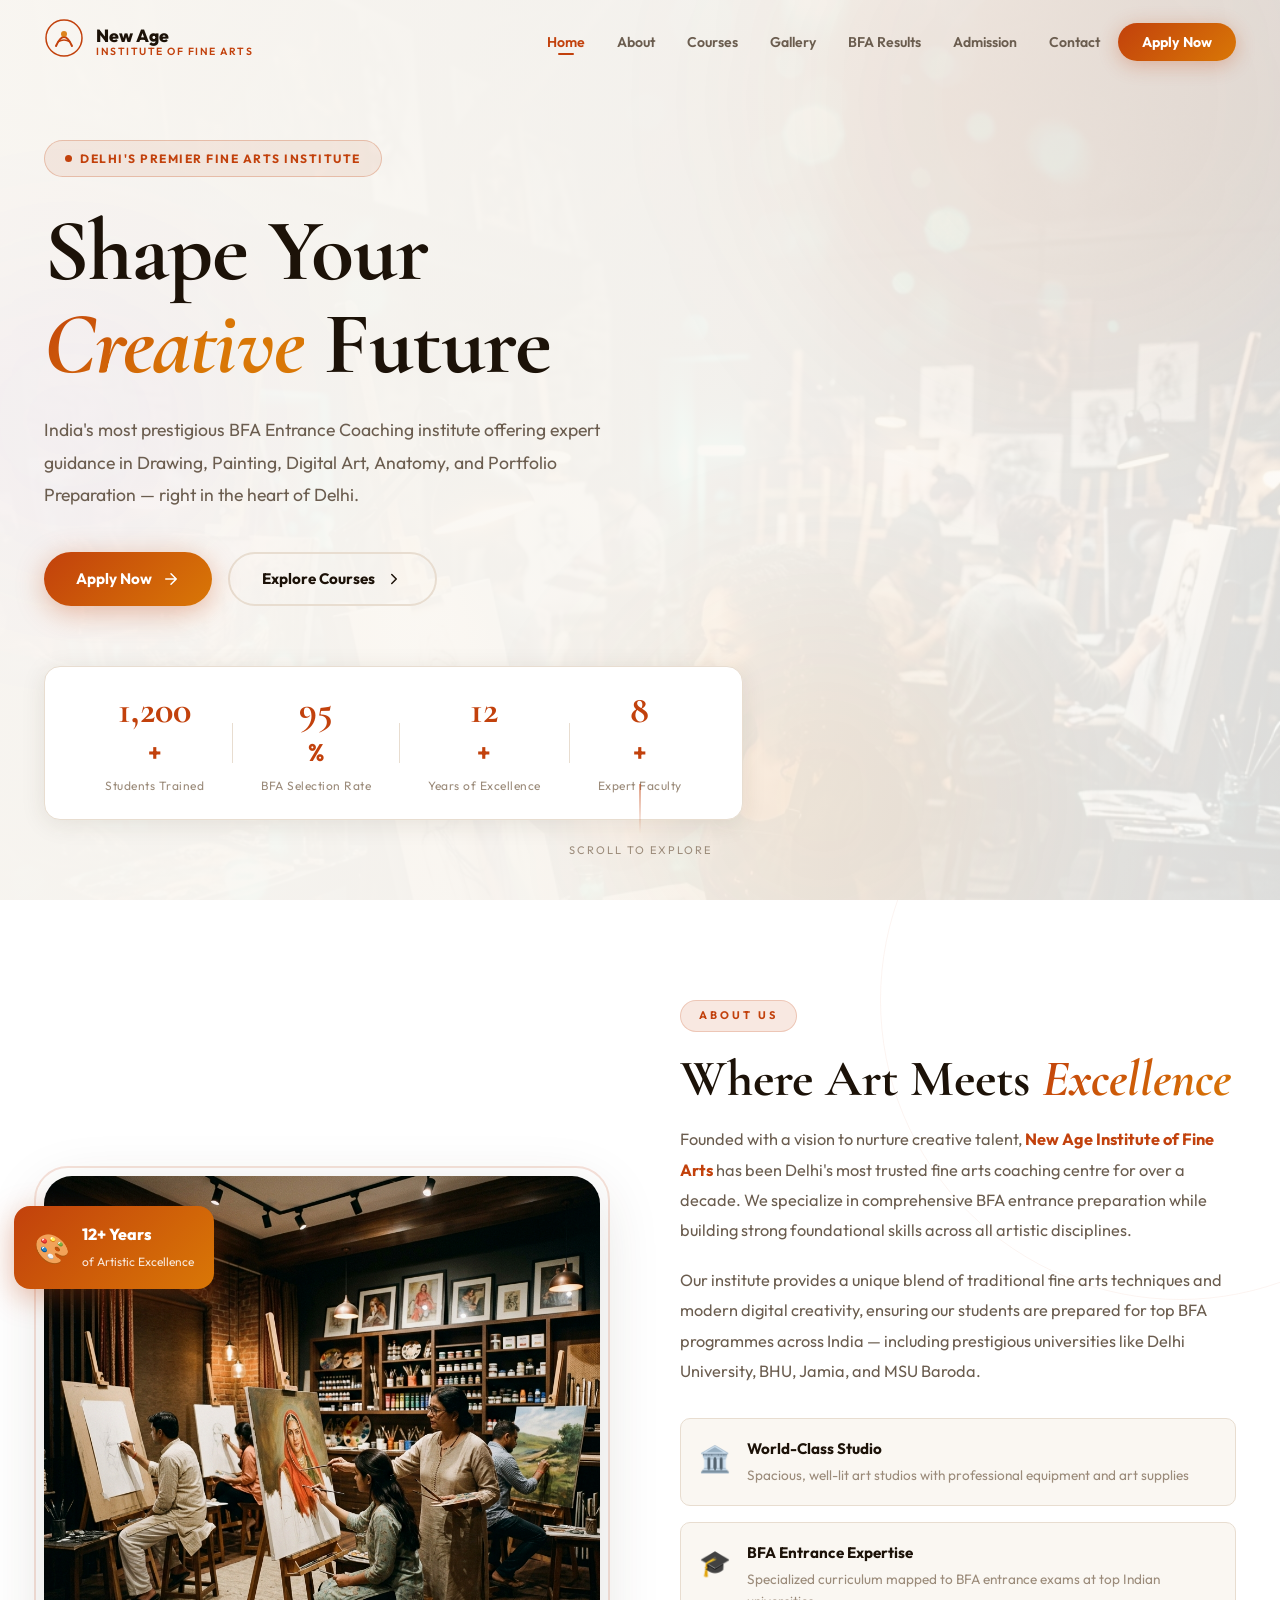
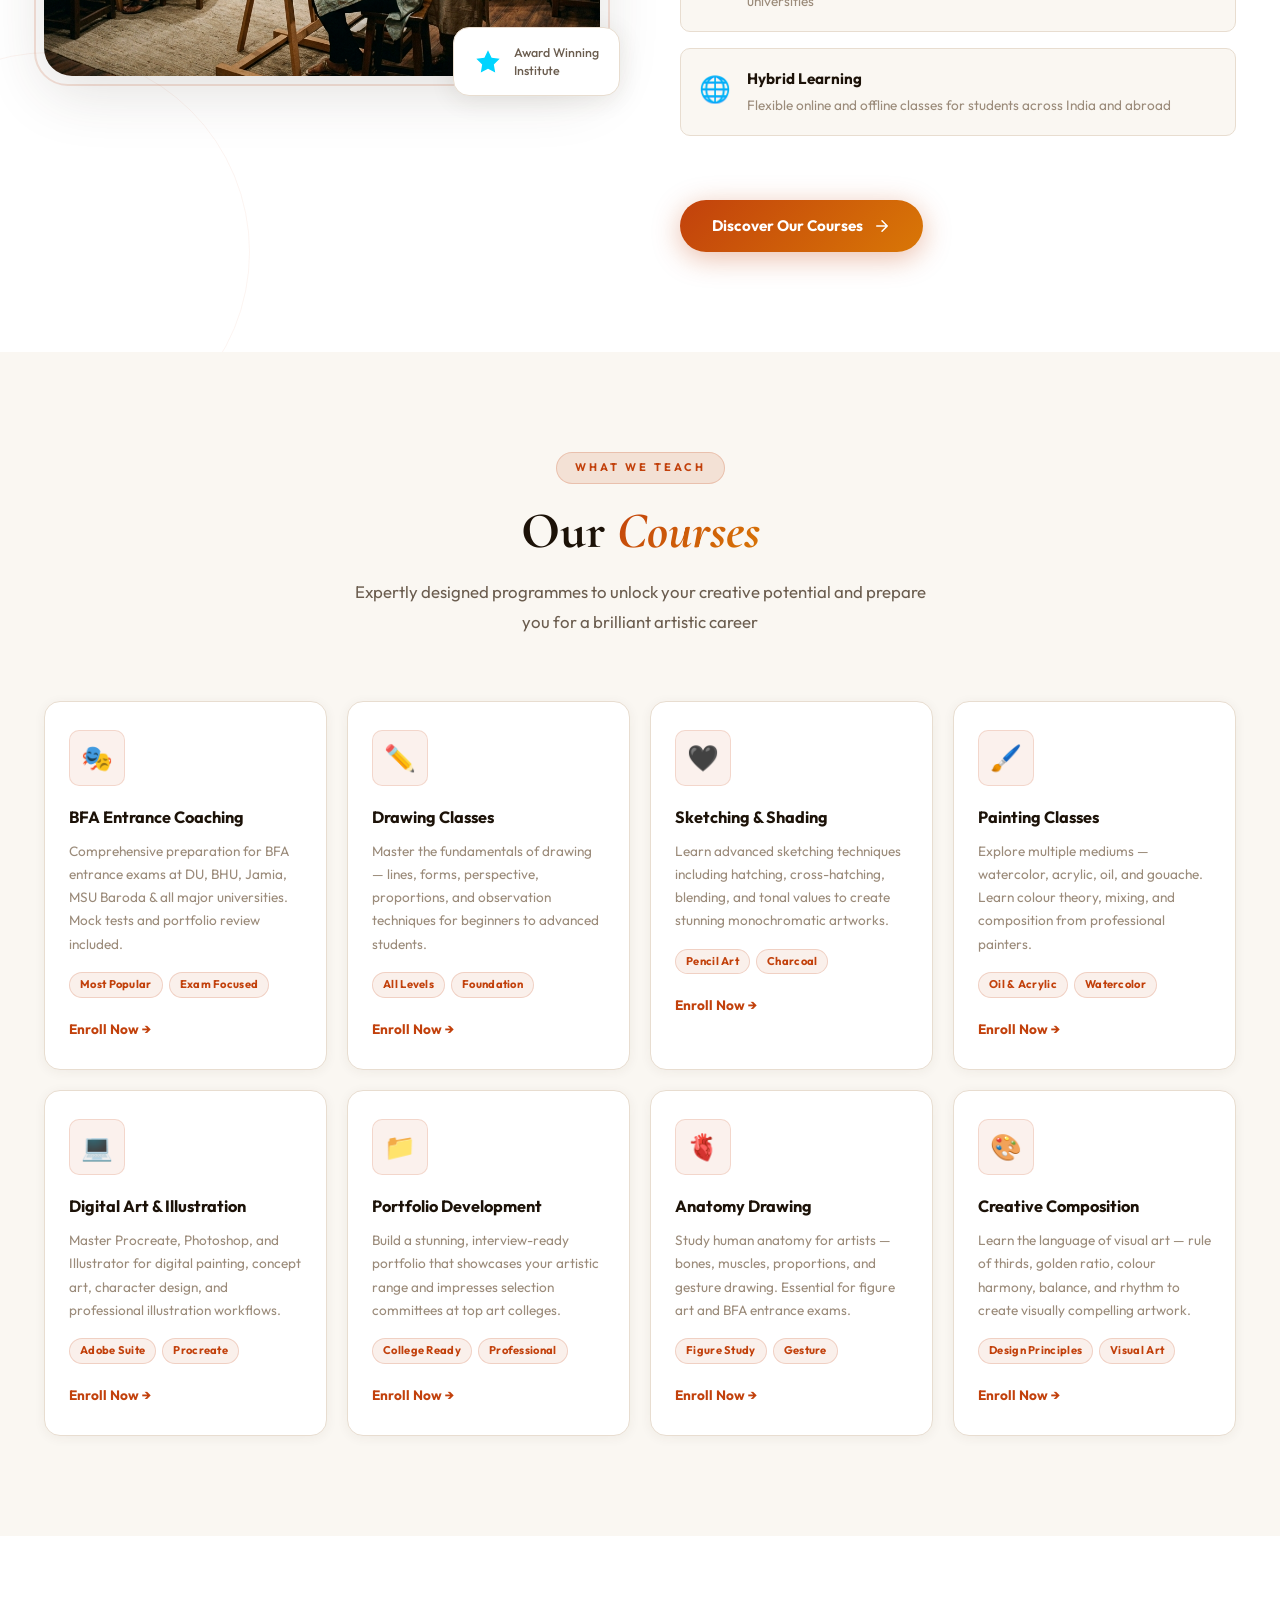
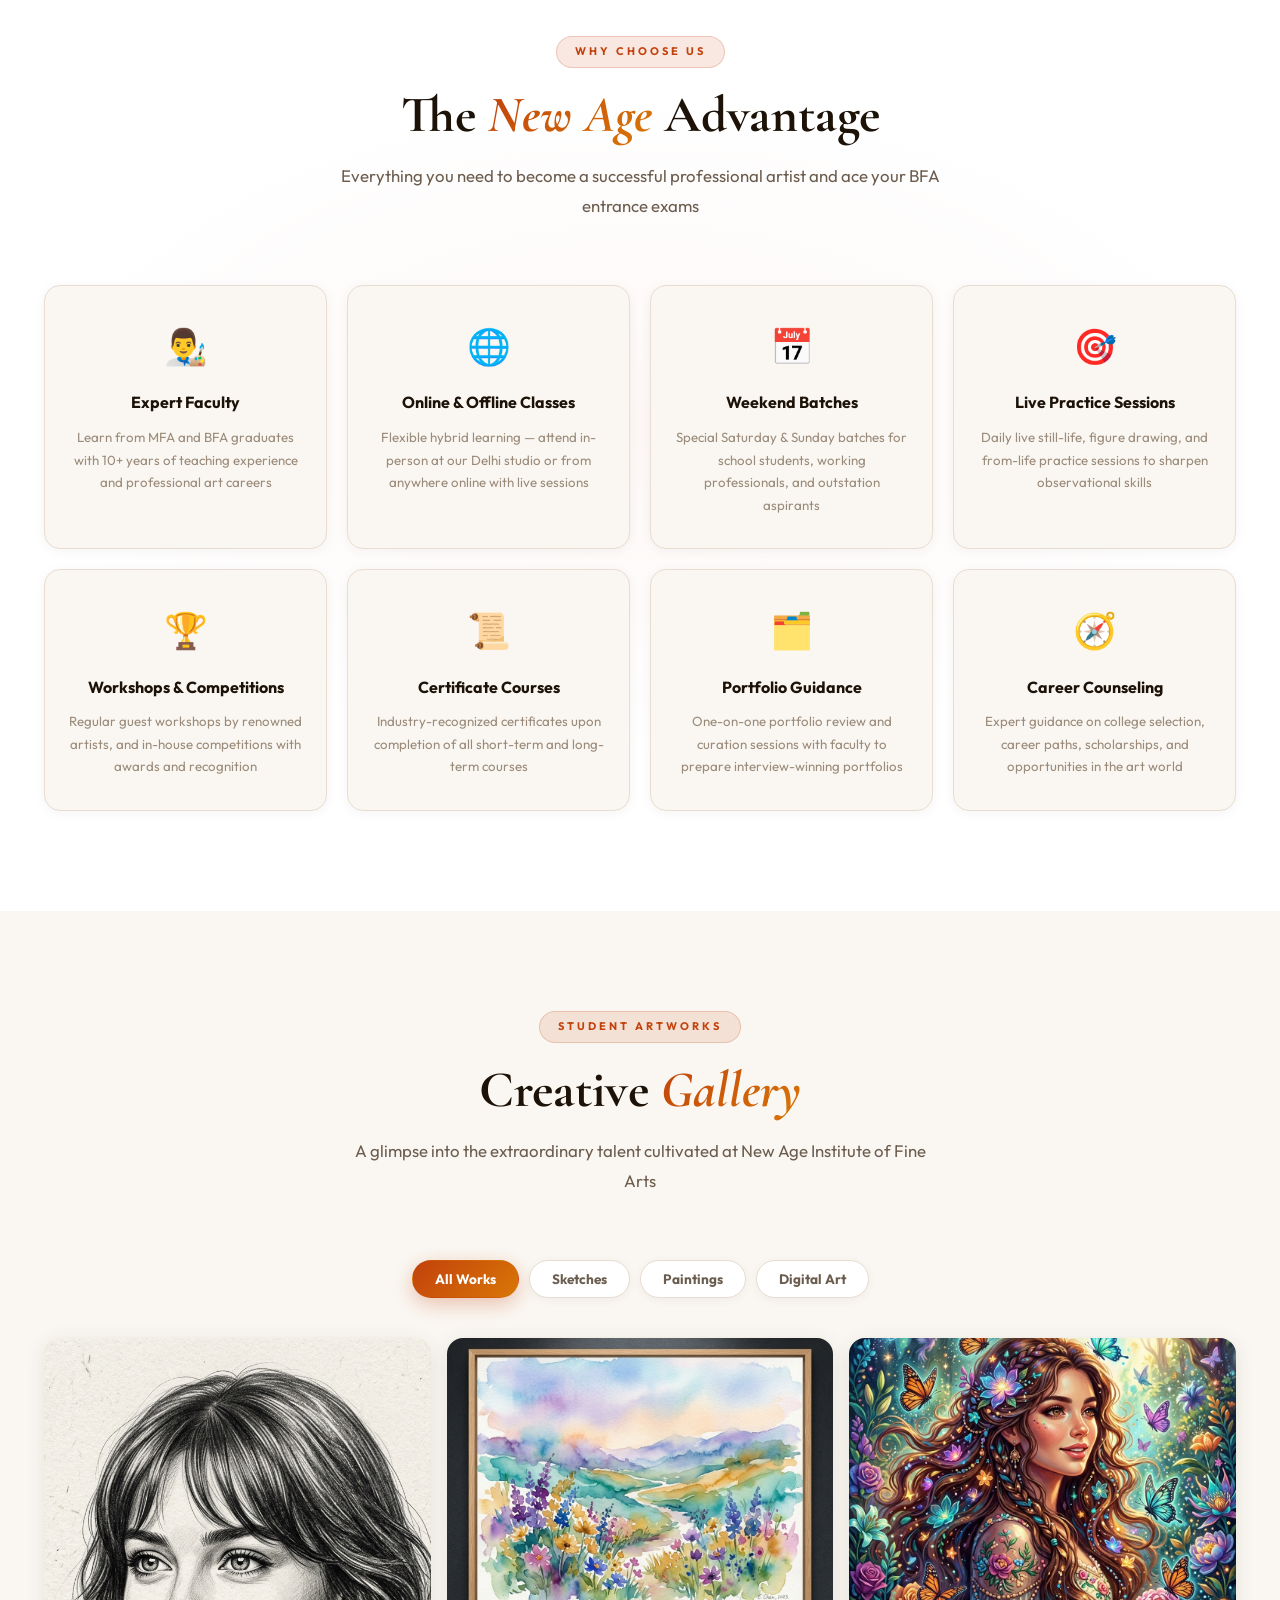
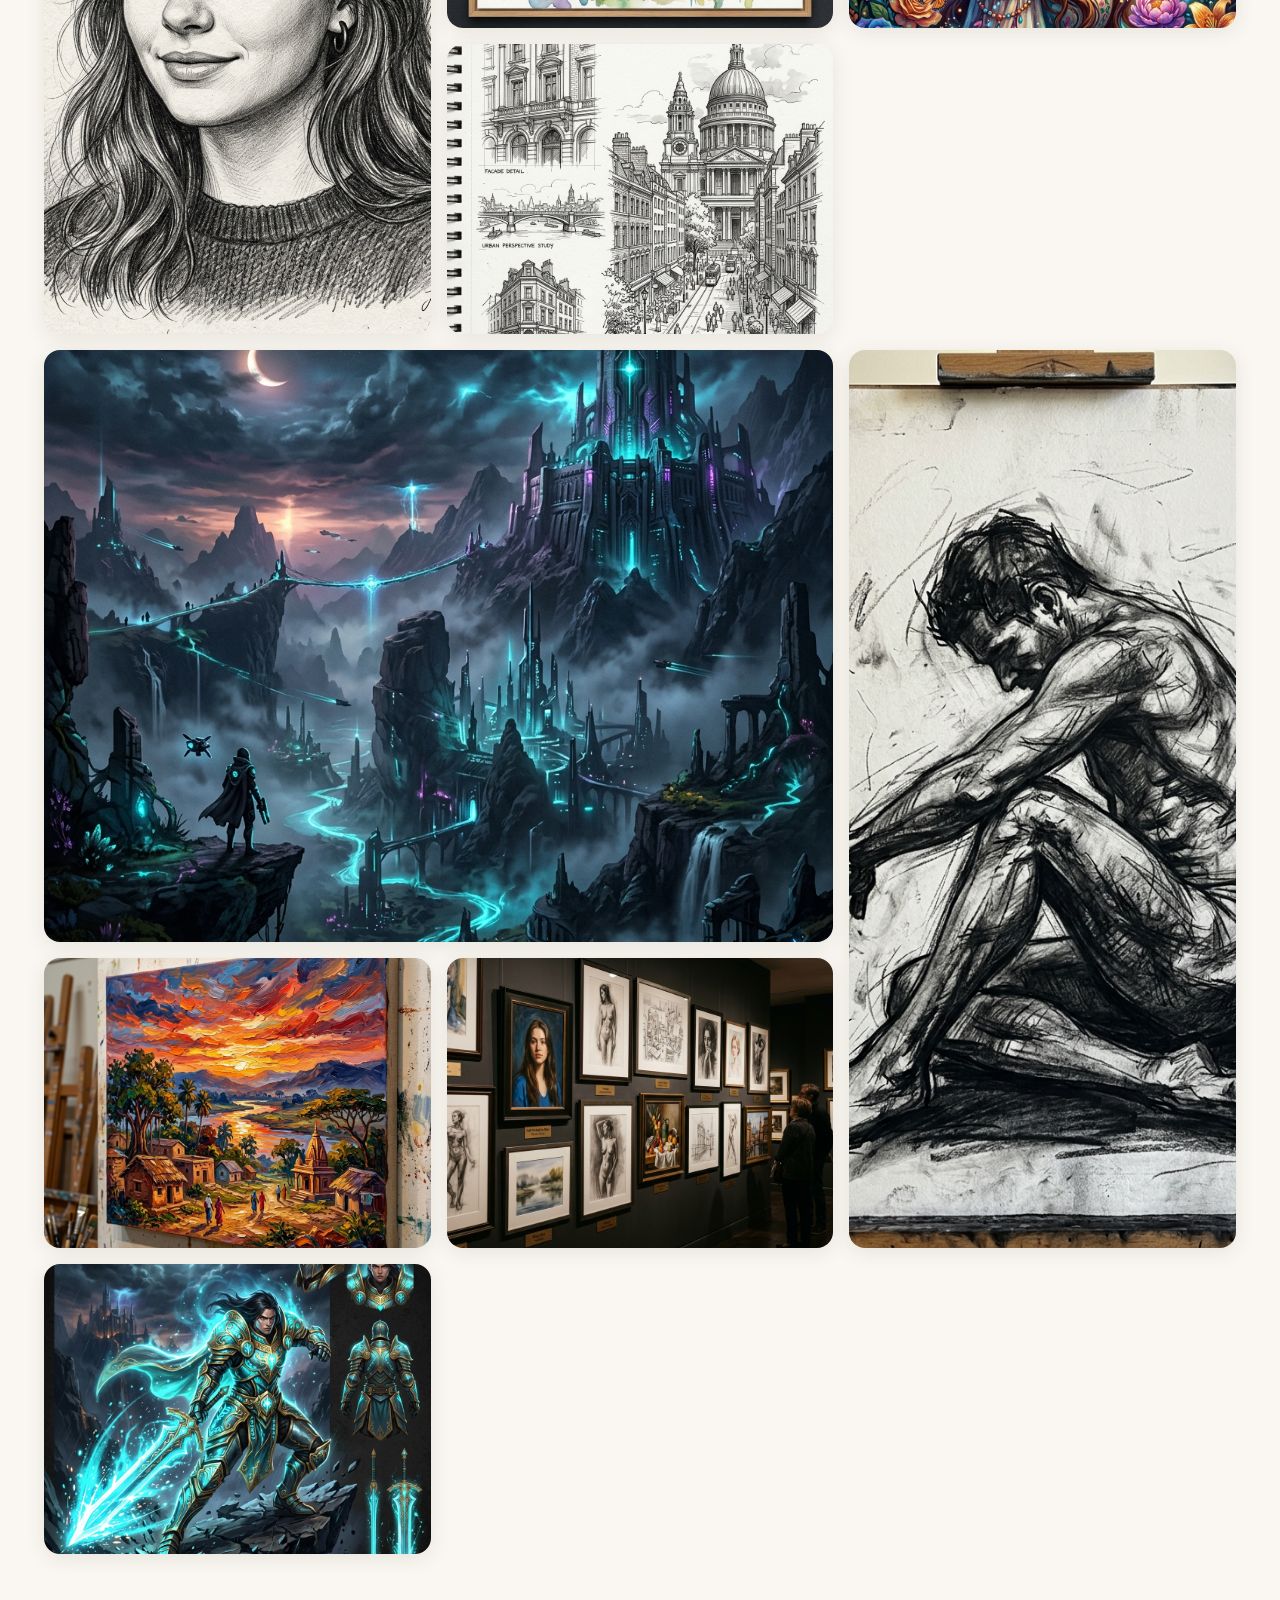
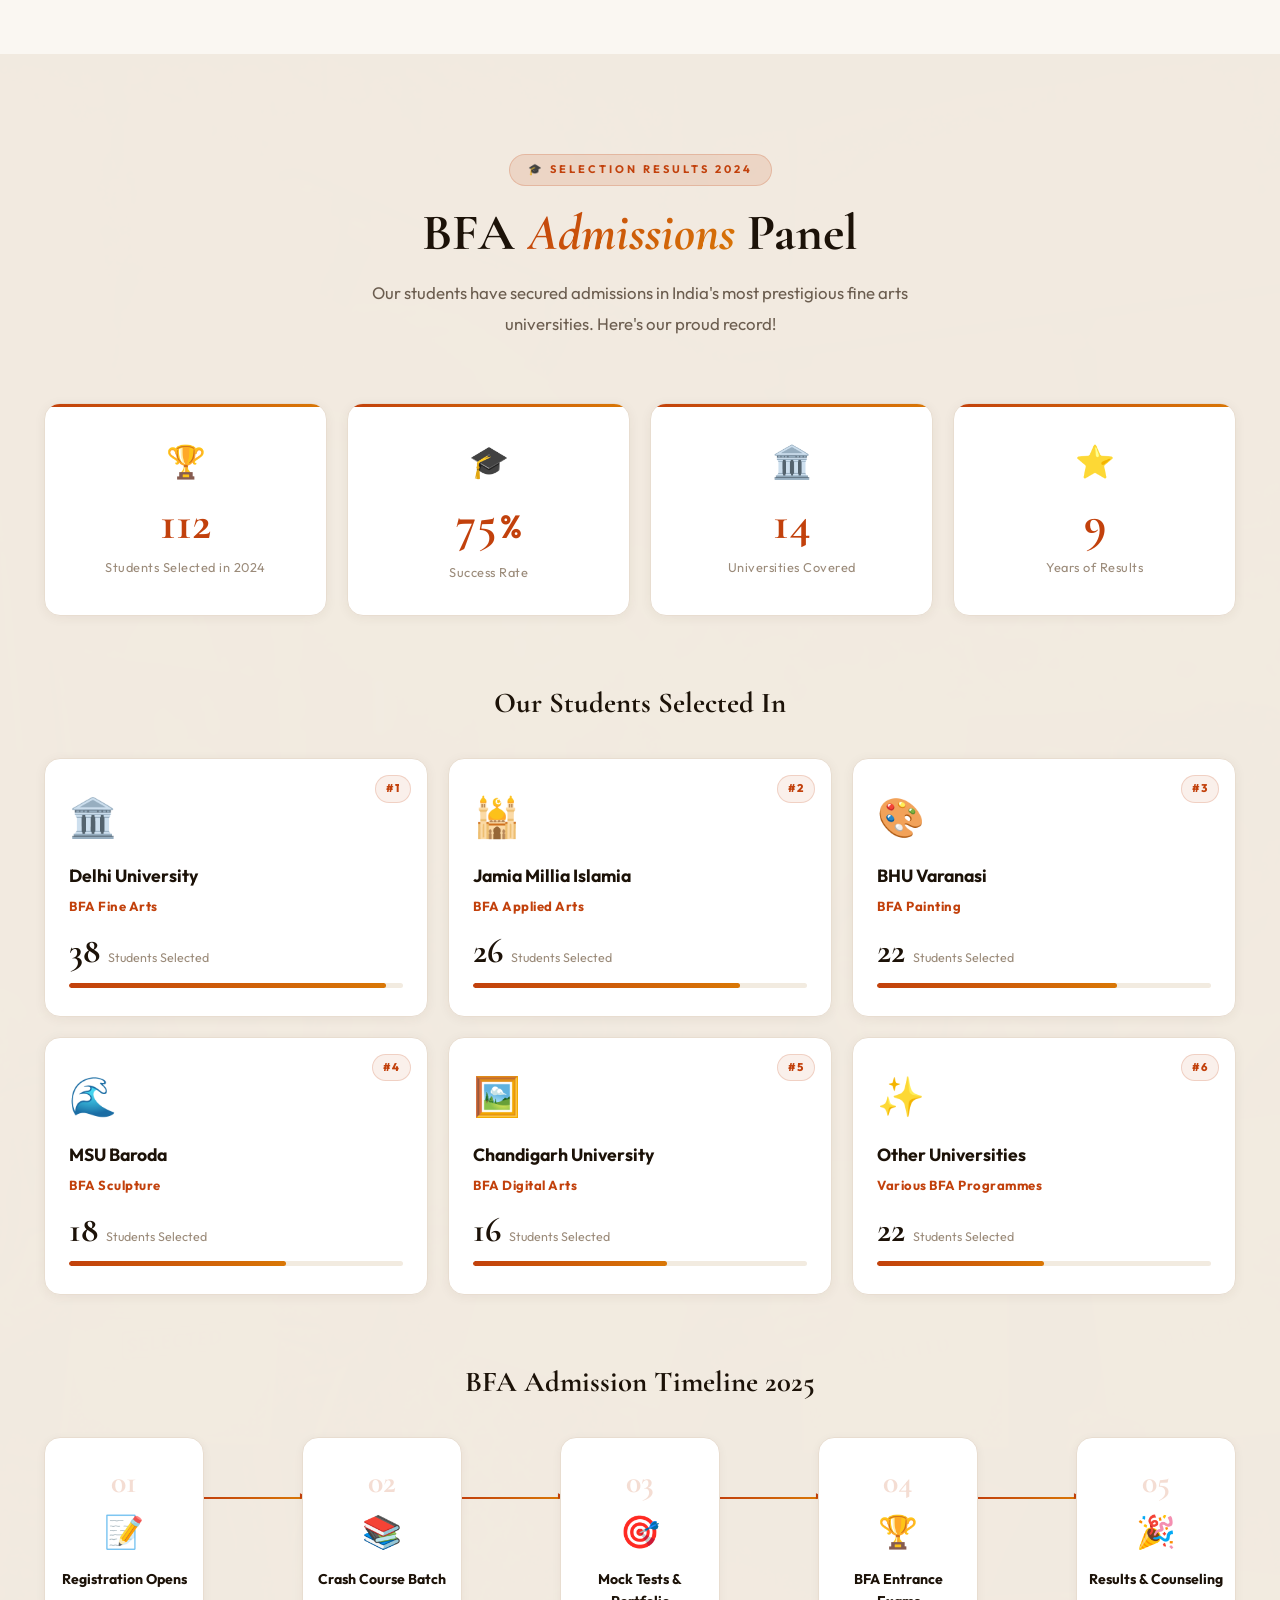
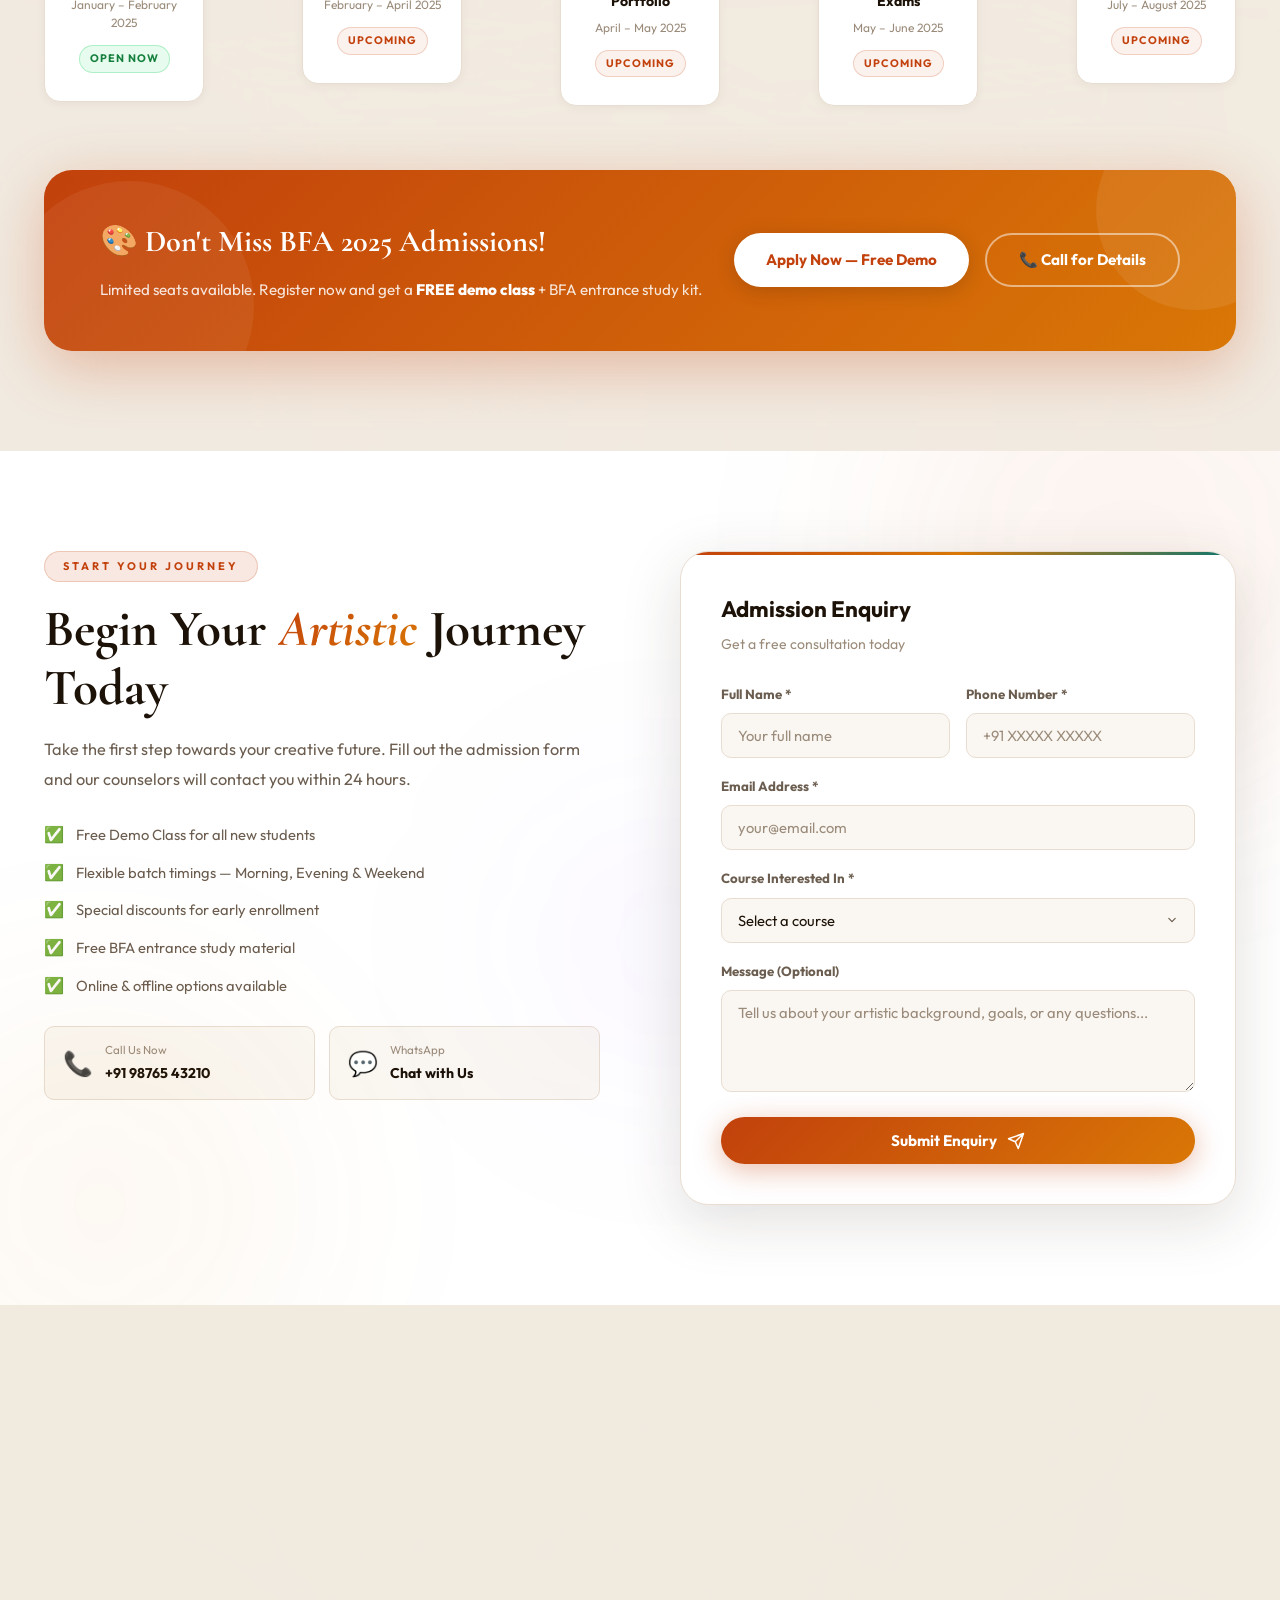
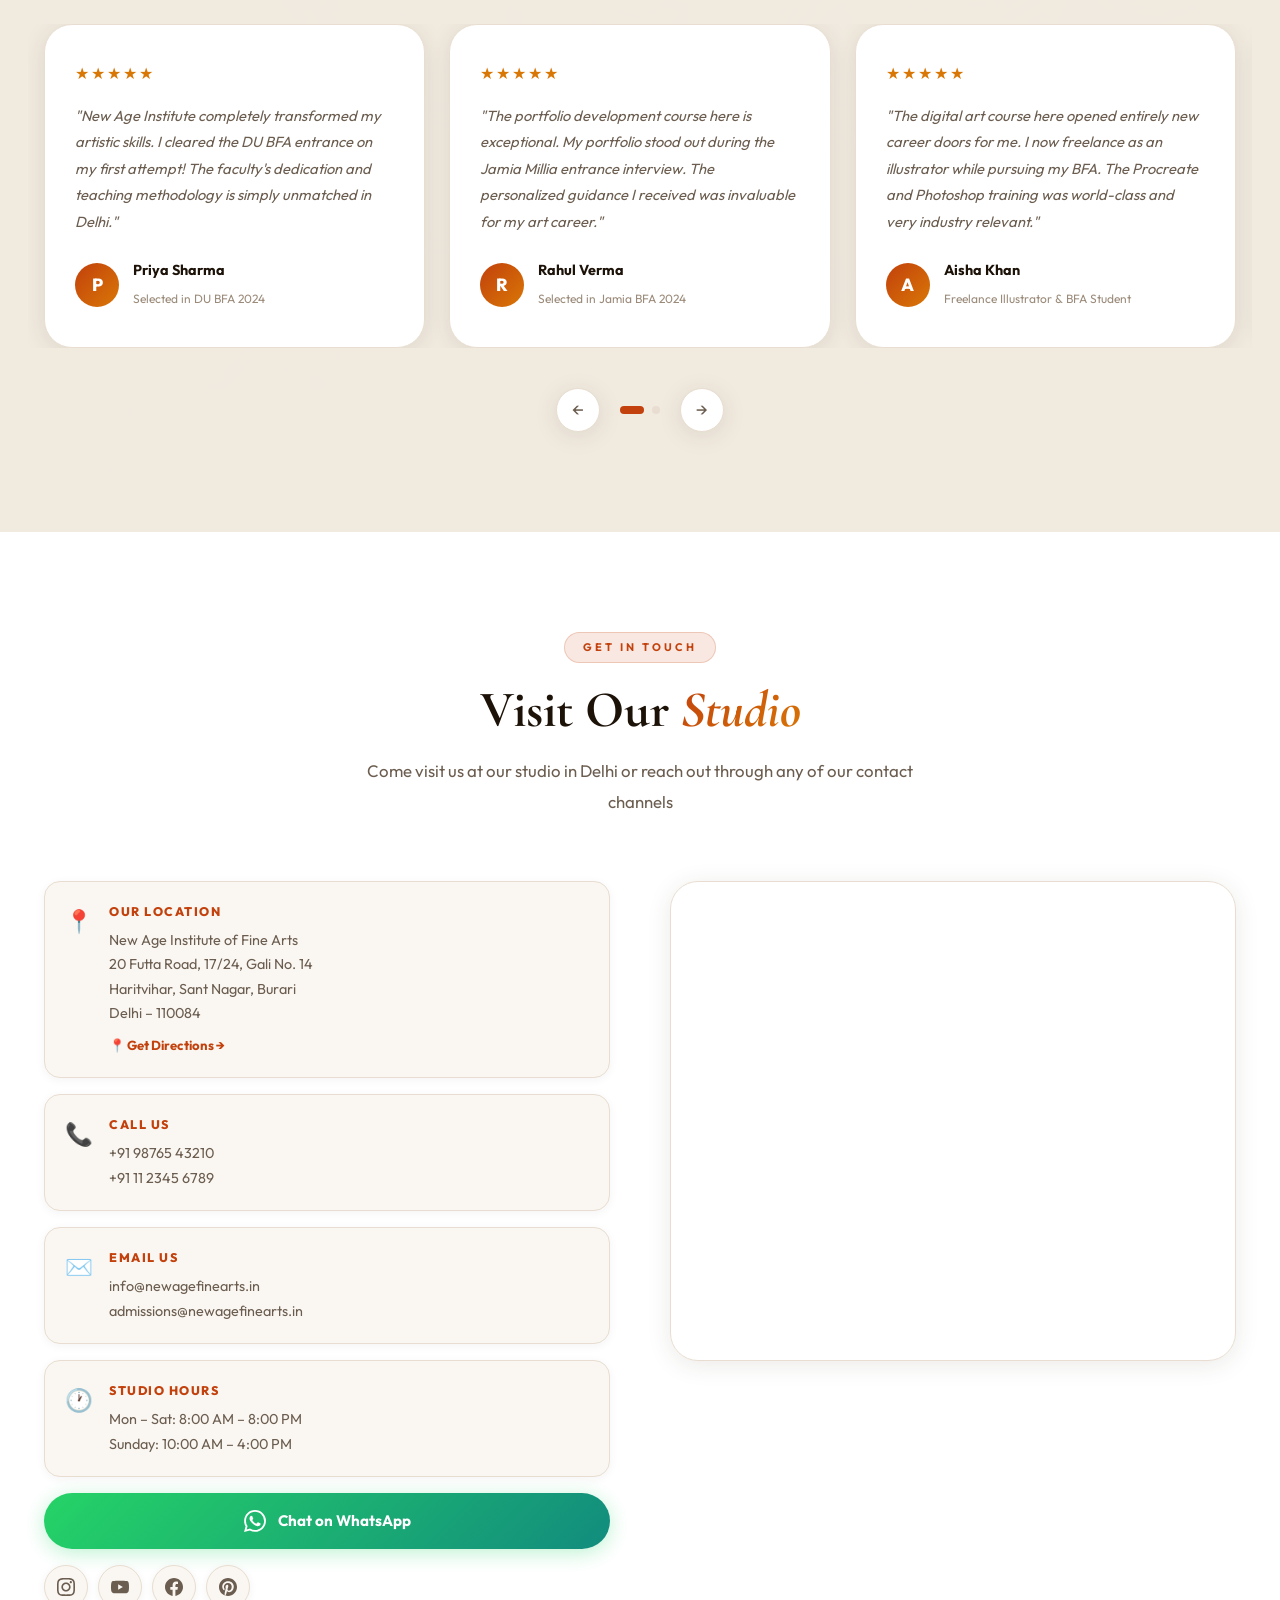
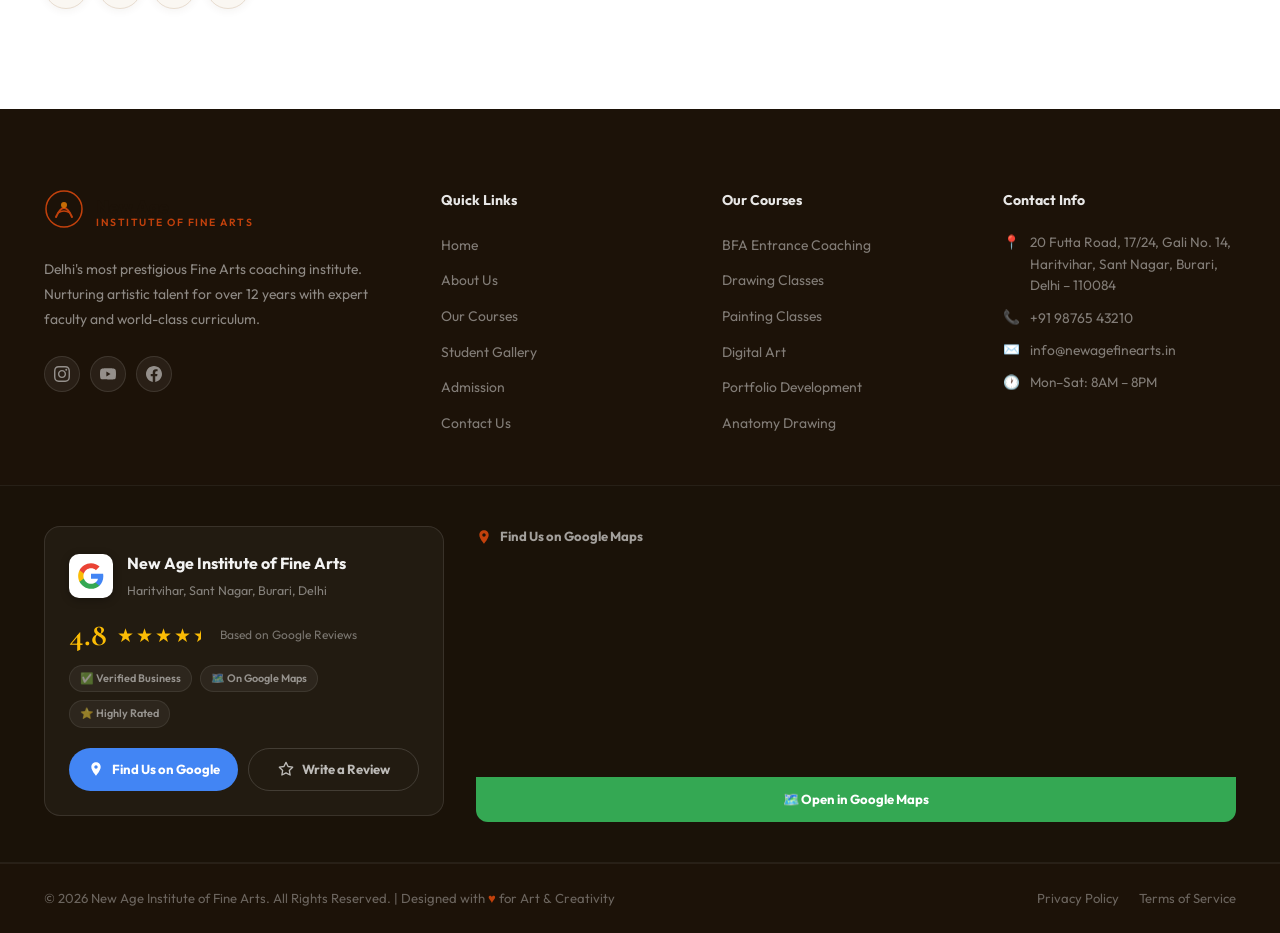
==== index.html @ 4dd63fb2 "Add files via upload" ====
<!DOCTYPE html>
<html lang="en">
<head>
  <meta charset="UTF-8" />
  <meta name="viewport" content="width=device-width, initial-scale=1.0, viewport-fit=cover" />
  <meta name="description" content="New Age Institute of Fine Arts – Delhi's premier BFA Entrance Coaching, Drawing, Painting, Digital Art, and Portfolio Preparation institute. Join expert faculty for creative excellence." />
  <meta name="keywords" content="BFA entrance coaching Delhi, fine arts institute Delhi, drawing classes Delhi, painting classes, digital art, portfolio preparation, art school Delhi" />
  <!-- Mobile / PWA Optimization -->
  <meta name="theme-color" content="#faf7f2" />
  <meta name="mobile-web-app-capable" content="yes" />
  <meta name="apple-mobile-web-app-capable" content="yes" />
  <meta name="apple-mobile-web-app-status-bar-style" content="default" />
  <meta name="apple-mobile-web-app-title" content="New Age Fine Arts" />
  <meta name="format-detection" content="telephone=no" />
  <meta name="msapplication-TileColor" content="#c2410c" />
  <!-- Open Graph -->
  <meta property="og:title" content="New Age Institute of Fine Arts | BFA Coaching Delhi" />
  <meta property="og:description" content="Delhi's most prestigious Fine Arts coaching institute. Expert BFA entrance preparation, drawing, painting, digital art classes." />
  <meta property="og:type" content="website" />
  <meta property="og:image" content="images/hero_bg.png" />
  <!-- Twitter Card -->
  <meta name="twitter:card" content="summary_large_image" />
  <meta name="twitter:title" content="New Age Institute of Fine Arts | BFA Coaching Delhi" />
  <meta name="twitter:description" content="Delhi's most prestigious Fine Arts coaching institute." />
  <title>New Age Institute of Fine Arts | BFA Entrance Coaching Delhi</title>
  <!-- Preconnect for performance -->
  <link rel="preconnect" href="https://fonts.googleapis.com" />
  <link rel="preconnect" href="https://fonts.gstatic.com" crossorigin />
  <link rel="preconnect" href="https://maps.google.com" />
  <!-- Fonts -->
  <link href="https://fonts.googleapis.com/css2?family=Outfit:wght@300;400;500;600;700;800;900&family=Cormorant+Garamond:ital,wght@0,400;0,600;0,700;1,400;1,600&display=swap" rel="stylesheet" />
  <!-- Preload critical image -->
  <link rel="preload" as="image" href="images/hero_bg.png" />
  <link rel="stylesheet" href="style.css" />
</head>
<body>

  <!-- ============================
       NAVIGATION
  ============================= -->
  <nav class="navbar" id="navbar">
    <div class="nav-container">
      <div class="nav-logo">
        <div class="logo-icon">
          <svg viewBox="0 0 40 40" fill="none" xmlns="http://www.w3.org/2000/svg">
            <circle cx="20" cy="20" r="18" stroke="#c2410c" stroke-width="1.5"/>
            <path d="M12 28 Q20 10 28 28" stroke="#c2410c" stroke-width="2" fill="none" stroke-linecap="round"/>
            <circle cx="20" cy="16" r="3" fill="#d97706" opacity="0.9"/>
            <path d="M14 24 Q20 20 26 24" stroke="#c2410c" stroke-width="1.5" fill="none" stroke-linecap="round"/>
          </svg>
        </div>
        <div class="logo-text">
          <span class="logo-main">New Age</span>
          <span class="logo-sub">Institute of Fine Arts</span>
        </div>
      </div>
      <ul class="nav-links" id="navLinks">
        <li><a href="#home" class="nav-link active">Home</a></li>
        <li><a href="#about" class="nav-link">About</a></li>
        <li><a href="#courses" class="nav-link">Courses</a></li>
        <li><a href="#gallery" class="nav-link">Gallery</a></li>
        <li><a href="#bfa-panel" class="nav-link">BFA Results</a></li>
        <li><a href="#admission" class="nav-link">Admission</a></li>
        <li><a href="#contact" class="nav-link">Contact</a></li>
        <li><a href="#admission" class="nav-btn">Apply Now</a></li>
      </ul>
      <button class="hamburger" id="hamburger" aria-label="Toggle menu">
        <span></span><span></span><span></span>
      </button>
    </div>
  </nav>

  <!-- ============================
       HERO SECTION
  ============================= -->
  <section class="hero" id="home">
    <div class="hero-bg">
      <img src="images/hero_bg.png" alt="Art students in studio" class="hero-img" />
      <div class="hero-overlay"></div>
    </div>
    <!-- Floating particles -->
    <div class="particles" id="particles"></div>
    <!-- Watercolor blobs -->
    <div class="hero-blob hb1"></div>
    <div class="hero-blob hb2"></div>
    <div class="hero-blob hb3"></div>
    <div class="hero-content">
      <div class="hero-badge">
        <span class="badge-dot"></span>
        Delhi's Premier Fine Arts Institute
      </div>
      <h1 class="hero-title">
        Shape Your<br />
        <em class="hero-accent">Creative</em> Future
      </h1>
      <p class="hero-subtitle">
        India's most prestigious BFA Entrance Coaching institute offering expert guidance in Drawing, Painting, Digital Art, Anatomy, and Portfolio Preparation — right in the heart of Delhi.
      </p>
      <div class="hero-cta">
        <a href="#admission" class="btn-primary">
          <span>Apply Now</span>
          <svg viewBox="0 0 24 24" fill="none"><path d="M5 12h14M12 5l7 7-7 7" stroke="currentColor" stroke-width="2" stroke-linecap="round" stroke-linejoin="round"/></svg>
        </a>
        <a href="#courses" class="btn-outline">
          <span>Explore Courses</span>
          <svg viewBox="0 0 24 24" fill="none"><path d="M9 18l6-6-6-6" stroke="currentColor" stroke-width="2" stroke-linecap="round" stroke-linejoin="round"/></svg>
        </a>
      </div>
      <div class="hero-stats">
        <div class="stat-item">
          <span class="stat-num" data-target="1200">0</span><span class="stat-plus">+</span>
          <span class="stat-label">Students Trained</span>
        </div>
        <div class="stat-divider"></div>
        <div class="stat-item">
          <span class="stat-num" data-target="95">0</span><span class="stat-plus">%</span>
          <span class="stat-label">BFA Selection Rate</span>
        </div>
        <div class="stat-divider"></div>
        <div class="stat-item">
          <span class="stat-num" data-target="12">0</span><span class="stat-plus">+</span>
          <span class="stat-label">Years of Excellence</span>
        </div>
        <div class="stat-divider"></div>
        <div class="stat-item">
          <span class="stat-num" data-target="8">0</span><span class="stat-plus">+</span>
          <span class="stat-label">Expert Faculty</span>
        </div>
      </div>
    </div>
    <div class="hero-scroll">
      <div class="scroll-line"></div>
      <span>Scroll to explore</span>
    </div>
  </section>

  <!-- ============================
       ABOUT SECTION
  ============================= -->
  <section class="about" id="about">
    <div class="about-bg-art">
      <div class="about-circle c1"></div>
      <div class="about-circle c2"></div>
    </div>
    <div class="container">
      <div class="about-grid">
        <div class="about-visual" data-animate="slide-left">
          <div class="about-img-wrap">
            <img src="images/about_studio.png" alt="Fine Arts Studio" class="about-img" />
            <div class="about-img-border"></div>
            <div class="about-badge-float">
              <svg viewBox="0 0 24 24" fill="none"><path d="M12 2l3.09 6.26L22 9.27l-5 4.87L18.18 21 12 17.77 5.82 21 7 14.14 2 9.27l6.91-1.01L12 2z" fill="#00d4ff"/></svg>
              <span>Award Winning<br/>Institute</span>
            </div>
          </div>
          <div class="about-accent-card">
            <div class="accent-icon">🎨</div>
            <div>
              <strong>12+ Years</strong>
              <span>of Artistic Excellence</span>
            </div>
          </div>
        </div>
        <div class="about-content" data-animate="slide-right">
          <div class="section-label">About Us</div>
          <h2 class="section-title">Where Art Meets <em>Excellence</em></h2>
          <p class="about-desc">
            Founded with a vision to nurture creative talent, <strong>New Age Institute of Fine Arts</strong> has been Delhi's most trusted fine arts coaching centre for over a decade. We specialize in comprehensive BFA entrance preparation while building strong foundational skills across all artistic disciplines.
          </p>
          <p class="about-desc">
            Our institute provides a unique blend of traditional fine arts techniques and modern digital creativity, ensuring our students are prepared for top BFA programmes across India — including prestigious universities like Delhi University, BHU, Jamia, and MSU Baroda.
          </p>
          <div class="about-features">
            <div class="about-feat">
              <div class="feat-icon">🏛️</div>
              <div>
                <h4>World-Class Studio</h4>
                <p>Spacious, well-lit art studios with professional equipment and art supplies</p>
              </div>
            </div>
            <div class="about-feat">
              <div class="feat-icon">🎓</div>
              <div>
                <h4>BFA Entrance Expertise</h4>
                <p>Specialized curriculum mapped to BFA entrance exams at top Indian universities</p>
              </div>
            </div>
            <div class="about-feat">
              <div class="feat-icon">🌐</div>
              <div>
                <h4>Hybrid Learning</h4>
                <p>Flexible online and offline classes for students across India and abroad</p>
              </div>
            </div>
          </div>
          <a href="#courses" class="btn-primary mt-2">
            <span>Discover Our Courses</span>
            <svg viewBox="0 0 24 24" fill="none"><path d="M5 12h14M12 5l7 7-7 7" stroke="currentColor" stroke-width="2" stroke-linecap="round" stroke-linejoin="round"/></svg>
          </a>
        </div>
      </div>
    </div>
  </section>

  <!-- ============================
       COURSES SECTION
  ============================= -->
  <section class="courses" id="courses">
    <div class="container">
      <div class="section-header" data-animate="fade-up">
        <div class="section-label">What We Teach</div>
        <h2 class="section-title">Our <em>Courses</em></h2>
        <p class="section-desc">Expertly designed programmes to unlock your creative potential and prepare you for a brilliant artistic career</p>
      </div>
      <div class="courses-grid">

        <div class="course-card" data-animate="fade-up" data-delay="0">
          <div class="course-icon-wrap">
            <div class="course-icon">🎭</div>
          </div>
          <div class="course-glow"></div>
          <h3>BFA Entrance Coaching</h3>
          <p>Comprehensive preparation for BFA entrance exams at DU, BHU, Jamia, MSU Baroda & all major universities. Mock tests and portfolio review included.</p>
          <div class="course-tags">
            <span>Most Popular</span>
            <span>Exam Focused</span>
          </div>
          <a href="#admission" class="course-link">Enroll Now →</a>
        </div>

        <div class="course-card" data-animate="fade-up" data-delay="1">
          <div class="course-icon-wrap">
            <div class="course-icon">✏️</div>
          </div>
          <div class="course-glow"></div>
          <h3>Drawing Classes</h3>
          <p>Master the fundamentals of drawing — lines, forms, perspective, proportions, and observation techniques for beginners to advanced students.</p>
          <div class="course-tags">
            <span>All Levels</span>
            <span>Foundation</span>
          </div>
          <a href="#admission" class="course-link">Enroll Now →</a>
        </div>

        <div class="course-card" data-animate="fade-up" data-delay="2">
          <div class="course-icon-wrap">
            <div class="course-icon">🖤</div>
          </div>
          <div class="course-glow"></div>
          <h3>Sketching & Shading</h3>
          <p>Learn advanced sketching techniques including hatching, cross-hatching, blending, and tonal values to create stunning monochromatic artworks.</p>
          <div class="course-tags">
            <span>Pencil Art</span>
            <span>Charcoal</span>
          </div>
          <a href="#admission" class="course-link">Enroll Now →</a>
        </div>

        <div class="course-card" data-animate="fade-up" data-delay="3">
          <div class="course-icon-wrap">
            <div class="course-icon">🖌️</div>
          </div>
          <div class="course-glow"></div>
          <h3>Painting Classes</h3>
          <p>Explore multiple mediums — watercolor, acrylic, oil, and gouache. Learn colour theory, mixing, and composition from professional painters.</p>
          <div class="course-tags">
            <span>Oil & Acrylic</span>
            <span>Watercolor</span>
          </div>
          <a href="#admission" class="course-link">Enroll Now →</a>
        </div>

        <div class="course-card" data-animate="fade-up" data-delay="4">
          <div class="course-icon-wrap">
            <div class="course-icon">💻</div>
          </div>
          <div class="course-glow"></div>
          <h3>Digital Art & Illustration</h3>
          <p>Master Procreate, Photoshop, and Illustrator for digital painting, concept art, character design, and professional illustration workflows.</p>
          <div class="course-tags">
            <span>Adobe Suite</span>
            <span>Procreate</span>
          </div>
          <a href="#admission" class="course-link">Enroll Now →</a>
        </div>

        <div class="course-card" data-animate="fade-up" data-delay="5">
          <div class="course-icon-wrap">
            <div class="course-icon">📁</div>
          </div>
          <div class="course-glow"></div>
          <h3>Portfolio Development</h3>
          <p>Build a stunning, interview-ready portfolio that showcases your artistic range and impresses selection committees at top art colleges.</p>
          <div class="course-tags">
            <span>College Ready</span>
            <span>Professional</span>
          </div>
          <a href="#admission" class="course-link">Enroll Now →</a>
        </div>

        <div class="course-card" data-animate="fade-up" data-delay="6">
          <div class="course-icon-wrap">
            <div class="course-icon">🫀</div>
          </div>
          <div class="course-glow"></div>
          <h3>Anatomy Drawing</h3>
          <p>Study human anatomy for artists — bones, muscles, proportions, and gesture drawing. Essential for figure art and BFA entrance exams.</p>
          <div class="course-tags">
            <span>Figure Study</span>
            <span>Gesture</span>
          </div>
          <a href="#admission" class="course-link">Enroll Now →</a>
        </div>

        <div class="course-card" data-animate="fade-up" data-delay="7">
          <div class="course-icon-wrap">
            <div class="course-icon">🎨</div>
          </div>
          <div class="course-glow"></div>
          <h3>Creative Composition</h3>
          <p>Learn the language of visual art — rule of thirds, golden ratio, colour harmony, balance, and rhythm to create visually compelling artwork.</p>
          <div class="course-tags">
            <span>Design Principles</span>
            <span>Visual Art</span>
          </div>
          <a href="#admission" class="course-link">Enroll Now →</a>
        </div>

      </div>
    </div>
  </section>

  <!-- ============================
       FEATURES SECTION
  ============================= -->
  <section class="features" id="features">
    <div class="features-bg"></div>
    <div class="container">
      <div class="section-header" data-animate="fade-up">
        <div class="section-label">Why Choose Us</div>
        <h2 class="section-title">The <em>New Age</em> Advantage</h2>
        <p class="section-desc">Everything you need to become a successful professional artist and ace your BFA entrance exams</p>
      </div>
      <div class="features-grid">

        <div class="feat-card" data-animate="fade-up" data-delay="0">
          <div class="feat-card-icon">👨‍🎨</div>
          <h3>Expert Faculty</h3>
          <p>Learn from MFA and BFA graduates with 10+ years of teaching experience and professional art careers</p>
        </div>

        <div class="feat-card" data-animate="fade-up" data-delay="1">
          <div class="feat-card-icon">🌐</div>
          <h3>Online & Offline Classes</h3>
          <p>Flexible hybrid learning — attend in-person at our Delhi studio or from anywhere online with live sessions</p>
        </div>

        <div class="feat-card" data-animate="fade-up" data-delay="2">
          <div class="feat-card-icon">📅</div>
          <h3>Weekend Batches</h3>
          <p>Special Saturday & Sunday batches for school students, working professionals, and outstation aspirants</p>
        </div>

        <div class="feat-card" data-animate="fade-up" data-delay="3">
          <div class="feat-card-icon">🎯</div>
          <h3>Live Practice Sessions</h3>
          <p>Daily live still-life, figure drawing, and from-life practice sessions to sharpen observational skills</p>
        </div>

        <div class="feat-card" data-animate="fade-up" data-delay="4">
          <div class="feat-card-icon">🏆</div>
          <h3>Workshops & Competitions</h3>
          <p>Regular guest workshops by renowned artists, and in-house competitions with awards and recognition</p>
        </div>

        <div class="feat-card" data-animate="fade-up" data-delay="5">
          <div class="feat-card-icon">📜</div>
          <h3>Certificate Courses</h3>
          <p>Industry-recognized certificates upon completion of all short-term and long-term courses</p>
        </div>

        <div class="feat-card" data-animate="fade-up" data-delay="6">
          <div class="feat-card-icon">🗂️</div>
          <h3>Portfolio Guidance</h3>
          <p>One-on-one portfolio review and curation sessions with faculty to prepare interview-winning portfolios</p>
        </div>

        <div class="feat-card" data-animate="fade-up" data-delay="7">
          <div class="feat-card-icon">🧭</div>
          <h3>Career Counseling</h3>
          <p>Expert guidance on college selection, career paths, scholarships, and opportunities in the art world</p>
        </div>

      </div>
    </div>
  </section>

  <!-- ============================
       GALLERY SECTION
  ============================= -->
  <section class="gallery" id="gallery">
    <div class="container">
      <div class="section-header" data-animate="fade-up">
        <div class="section-label">Student Artworks</div>
        <h2 class="section-title">Creative <em>Gallery</em></h2>
        <p class="section-desc">A glimpse into the extraordinary talent cultivated at New Age Institute of Fine Arts</p>
      </div>
      <div class="gallery-filters" data-animate="fade-up">
        <button class="filter-btn active" data-filter="all">All Works</button>
        <button class="filter-btn" data-filter="sketch">Sketches</button>
        <button class="filter-btn" data-filter="painting">Paintings</button>
        <button class="filter-btn" data-filter="digital">Digital Art</button>
      </div>
      <div class="gallery-grid" id="galleryGrid">

        <!-- 1. Portrait Sketch -->
        <div class="gallery-item g-tall" data-category="sketch" data-animate="fade-up" data-delay="0">
          <img src="images/portrait_sketch.png" alt="Pencil Portrait Sketch" />
          <div class="gallery-overlay">
            <div class="gallery-info">
              <span class="gallery-cat">Pencil Portrait</span>
              <h4>Portrait Study</h4>
              <p>Student: Rahul Verma</p>
            </div>
          </div>
        </div>

        <!-- 2. Watercolor -->
        <div class="gallery-item" data-category="painting" data-animate="fade-up" data-delay="1">
          <img src="images/watercolor_art.png" alt="Watercolor Painting" />
          <div class="gallery-overlay">
            <div class="gallery-info">
              <span class="gallery-cat">Watercolor</span>
              <h4>Floral Landscape</h4>
              <p>Student: Meera Joshi</p>
            </div>
          </div>
        </div>

        <!-- 3. Digital Illustration -->
        <div class="gallery-item" data-category="digital" data-animate="fade-up" data-delay="2">
          <img src="images/digital_illustration.png" alt="Digital Illustration" />
          <div class="gallery-overlay">
            <div class="gallery-info">
              <span class="gallery-cat">Digital Illustration</span>
              <h4>Fantasy Portrait</h4>
              <p>Student: Aisha Khan</p>
            </div>
          </div>
        </div>

        <!-- 4. Sketch Artwork -->
        <div class="gallery-item" data-category="sketch" data-animate="fade-up" data-delay="3">
          <img src="images/sketch_artwork.png" alt="Ink Sketch" />
          <div class="gallery-overlay">
            <div class="gallery-info">
              <span class="gallery-cat">Ink Sketch</span>
              <h4>Urban Cityscape</h4>
              <p>Student: Vikram Das</p>
            </div>
          </div>
        </div>

        <!-- 5. Concept Art -->
        <div class="gallery-item g-wide" data-category="digital" data-animate="fade-up" data-delay="4">
          <img src="images/concept_art.png" alt="Concept Art" />
          <div class="gallery-overlay">
            <div class="gallery-info">
              <span class="gallery-cat">Concept Art</span>
              <h4>Fantasy Environment</h4>
              <p>Student: Neha Gupta</p>
            </div>
          </div>
        </div>

        <!-- 6. Charcoal Figure -->
        <div class="gallery-item g-tall" data-category="sketch" data-animate="fade-up" data-delay="5">
          <img src="images/charcoal_art.png" alt="Charcoal Figure Drawing" />
          <div class="gallery-overlay">
            <div class="gallery-info">
              <span class="gallery-cat">Charcoal</span>
              <h4>Figure Study</h4>
              <p>Student: Arjun Singh</p>
            </div>
          </div>
        </div>

        <!-- 7. Oil Painting -->
        <div class="gallery-item" data-category="painting" data-animate="fade-up" data-delay="6">
          <img src="images/oil_painting.png" alt="Oil Painting" />
          <div class="gallery-overlay">
            <div class="gallery-info">
              <span class="gallery-cat">Oil Painting</span>
              <h4>Sunset Landscape</h4>
              <p>Student: Priya Sharma</p>
            </div>
          </div>
        </div>

        <!-- 8. Gallery Art (paintings) -->
        <div class="gallery-item" data-category="painting" data-animate="fade-up" data-delay="7">
          <img src="images/gallery_art.png" alt="Student Paintings Gallery" />
          <div class="gallery-overlay">
            <div class="gallery-info">
              <span class="gallery-cat">Mixed Media</span>
              <h4>Portfolio Collection</h4>
              <p>Student: Rohan Mishra</p>
            </div>
          </div>
        </div>

        <!-- 9. Digital Art Character -->
        <div class="gallery-item" data-category="digital" data-animate="fade-up" data-delay="8">
          <img src="images/digital_art_2.png" alt="Digital Character Art" />
          <div class="gallery-overlay">
            <div class="gallery-info">
              <span class="gallery-cat">Digital Art</span>
              <h4>Character Design</h4>
              <p>Student: Sana Sheikh</p>
            </div>
          </div>
        </div>

      </div>
    </div>
  </section>

  <!-- ============================
       BFA ADMISSIONS PANEL
  ============================= -->
  <section class="bfa-panel" id="bfa-panel">
    <div class="bfa-panel-bg">
      <img src="images/bfa_admissions_banner.png" alt="BFA Admissions" class="bfa-bg-img" />
      <div class="bfa-bg-overlay"></div>
    </div>
    <div class="container">
      <div class="section-header" data-animate="fade-up">
        <div class="section-label">🎓 Selection Results 2024</div>
        <h2 class="section-title">BFA <em>Admissions</em> Panel</h2>
        <p class="section-desc">Our students have secured admissions in India's most prestigious fine arts universities. Here's our proud record!</p>
      </div>

      <!-- Achievement Stats -->
      <div class="bfa-stats-row" data-animate="fade-up">
        <div class="bfa-stat-card">
          <div class="bfa-stat-icon">🏆</div>
          <div class="bfa-stat-num" data-target="142">0</div>
          <div class="bfa-stat-label">Students Selected in 2024</div>
        </div>
        <div class="bfa-stat-card">
          <div class="bfa-stat-icon">🎓</div>
          <div class="bfa-stat-num" data-target="95">0</div>
          <div class="bfa-stat-unit">%</div>
          <div class="bfa-stat-label">Success Rate</div>
        </div>
        <div class="bfa-stat-card">
          <div class="bfa-stat-icon">🏛️</div>
          <div class="bfa-stat-num" data-target="18">0</div>
          <div class="bfa-stat-label">Universities Covered</div>
        </div>
        <div class="bfa-stat-card">
          <div class="bfa-stat-icon">⭐</div>
          <div class="bfa-stat-num" data-target="12">0</div>
          <div class="bfa-stat-label">Years of Results</div>
        </div>
      </div>

      <!-- University Results Cards -->
      <div class="bfa-universities" data-animate="fade-up">
        <h3 class="bfa-sub-title">Our Students Selected In</h3>
        <div class="uni-cards-grid">

          <div class="uni-card" data-delay="0">
            <div class="uni-rank">#1</div>
            <div class="uni-logo-icon">🏛️</div>
            <h4>Delhi University</h4>
            <p class="uni-course">BFA Fine Arts</p>
            <div class="uni-count">
              <span class="count-num">38</span>
              <span class="count-label">Students Selected</span>
            </div>
            <div class="uni-bar"><div class="uni-bar-fill" style="width:95%"></div></div>
          </div>

          <div class="uni-card" data-delay="1">
            <div class="uni-rank">#2</div>
            <div class="uni-logo-icon">🕌</div>
            <h4>Jamia Millia Islamia</h4>
            <p class="uni-course">BFA Applied Arts</p>
            <div class="uni-count">
              <span class="count-num">26</span>
              <span class="count-label">Students Selected</span>
            </div>
            <div class="uni-bar"><div class="uni-bar-fill" style="width:80%"></div></div>
          </div>

          <div class="uni-card" data-delay="2">
            <div class="uni-logo-icon">🎨</div>
            <div class="uni-rank">#3</div>
            <h4>BHU Varanasi</h4>
            <p class="uni-course">BFA Painting</p>
            <div class="uni-count">
              <span class="count-num">22</span>
              <span class="count-label">Students Selected</span>
            </div>
            <div class="uni-bar"><div class="uni-bar-fill" style="width:72%"></div></div>
          </div>

          <div class="uni-card" data-delay="3">
            <div class="uni-logo-icon">🌊</div>
            <div class="uni-rank">#4</div>
            <h4>MSU Baroda</h4>
            <p class="uni-course">BFA Sculpture</p>
            <div class="uni-count">
              <span class="count-num">18</span>
              <span class="count-label">Students Selected</span>
            </div>
            <div class="uni-bar"><div class="uni-bar-fill" style="width:65%"></div></div>
          </div>

          <div class="uni-card" data-delay="4">
            <div class="uni-logo-icon">🖼️</div>
            <div class="uni-rank">#5</div>
            <h4>Chandigarh University</h4>
            <p class="uni-course">BFA Digital Arts</p>
            <div class="uni-count">
              <span class="count-num">16</span>
              <span class="count-label">Students Selected</span>
            </div>
            <div class="uni-bar"><div class="uni-bar-fill" style="width:58%"></div></div>
          </div>

          <div class="uni-card" data-delay="5">
            <div class="uni-logo-icon">✨</div>
            <div class="uni-rank">#6</div>
            <h4>Other Universities</h4>
            <p class="uni-course">Various BFA Programmes</p>
            <div class="uni-count">
              <span class="count-num">22</span>
              <span class="count-label">Students Selected</span>
            </div>
            <div class="uni-bar"><div class="uni-bar-fill" style="width:50%"></div></div>
          </div>

        </div>
      </div>

      <!-- Admission Timeline -->
      <div class="bfa-timeline" data-animate="fade-up">
        <h3 class="bfa-sub-title">BFA Admission Timeline 2025</h3>
        <div class="timeline-grid">
          <div class="timeline-step">
            <div class="tl-num">01</div>
            <div class="tl-icon">📝</div>
            <h4>Registration Opens</h4>
            <p>January – February 2025</p>
            <span class="tl-status open">Open Now</span>
          </div>
          <div class="timeline-connector"></div>
          <div class="timeline-step">
            <div class="tl-num">02</div>
            <div class="tl-icon">📚</div>
            <h4>Crash Course Batch</h4>
            <p>February – April 2025</p>
            <span class="tl-status upcoming">Upcoming</span>
          </div>
          <div class="timeline-connector"></div>
          <div class="timeline-step">
            <div class="tl-num">03</div>
            <div class="tl-icon">🎯</div>
            <h4>Mock Tests & Portfolio</h4>
            <p>April – May 2025</p>
            <span class="tl-status upcoming">Upcoming</span>
          </div>
          <div class="timeline-connector"></div>
          <div class="timeline-step">
            <div class="tl-num">04</div>
            <div class="tl-icon">🏆</div>
            <h4>BFA Entrance Exams</h4>
            <p>May – June 2025</p>
            <span class="tl-status upcoming">Upcoming</span>
          </div>
          <div class="timeline-connector"></div>
          <div class="timeline-step">
            <div class="tl-num">05</div>
            <div class="tl-icon">🎉</div>
            <h4>Results & Counseling</h4>
            <p>July – August 2025</p>
            <span class="tl-status upcoming">Upcoming</span>
          </div>
        </div>
      </div>

      <!-- CTA Banner -->
      <div class="bfa-cta-banner" data-animate="fade-up">
        <div class="bfa-cta-text">
          <h3>🎨 Don't Miss BFA 2025 Admissions!</h3>
          <p>Limited seats available. Register now and get a <strong>FREE demo class</strong> + BFA entrance study kit.</p>
        </div>
        <div class="bfa-cta-buttons">
          <a href="#admission" class="btn-primary">Apply Now — Free Demo</a>
          <a href="tel:+919876543210" class="btn-outline">📞 Call for Details</a>
        </div>
      </div>

    </div>
  </section>

  <!-- ============================
       ADMISSION SECTION
  ============================= -->
  <section class="admission" id="admission">
    <div class="admission-bg">
      <div class="adm-shape s1"></div>
      <div class="adm-shape s2"></div>
      <div class="adm-shape s3"></div>
    </div>
    <div class="container">
      <div class="admission-grid">
        <div class="admission-info" data-animate="slide-left">
          <div class="section-label">Start Your Journey</div>
          <h2 class="section-title">Begin Your <em>Artistic</em> Journey Today</h2>
          <p class="about-desc">Take the first step towards your creative future. Fill out the admission form and our counselors will contact you within 24 hours.</p>
          <div class="admission-perks">
            <div class="perk">
              <div class="perk-icon">✅</div>
              <span>Free Demo Class for all new students</span>
            </div>
            <div class="perk">
              <div class="perk-icon">✅</div>
              <span>Flexible batch timings — Morning, Evening & Weekend</span>
            </div>
            <div class="perk">
              <div class="perk-icon">✅</div>
              <span>Special discounts for early enrollment</span>
            </div>
            <div class="perk">
              <div class="perk-icon">✅</div>
              <span>Free BFA entrance study material</span>
            </div>
            <div class="perk">
              <div class="perk-icon">✅</div>
              <span>Online & offline options available</span>
            </div>
          </div>
          <div class="admission-contact-quick">
            <a href="tel:+919876543210" class="quick-contact">
              <div class="qc-icon">📞</div>
              <div>
                <span>Call Us Now</span>
                <strong>+91 98765 43210</strong>
              </div>
            </a>
            <a href="https://wa.me/919876543210" target="_blank" class="quick-contact whatsapp">
              <div class="qc-icon">💬</div>
              <div>
                <span>WhatsApp</span>
                <strong>Chat with Us</strong>
              </div>
            </a>
          </div>
        </div>
        <div class="admission-form-wrap" data-animate="slide-right">
          <div class="form-card">
            <div class="form-header">
              <h3>Admission Enquiry</h3>
              <p>Get a free consultation today</p>
            </div>
            <form class="admission-form" id="admissionForm" novalidate>
              <div class="form-row">
                <div class="form-group">
                  <label for="studentName">Full Name *</label>
                  <input type="text" id="studentName" name="name" placeholder="Your full name" required />
                </div>
                <div class="form-group">
                  <label for="studentPhone">Phone Number *</label>
                  <input type="tel" id="studentPhone" name="phone" placeholder="+91 XXXXX XXXXX" required />
                </div>
              </div>
              <div class="form-group">
                <label for="studentEmail">Email Address *</label>
                <input type="email" id="studentEmail" name="email" placeholder="your@email.com" required />
              </div>
              <div class="form-group">
                <label for="courseSelect">Course Interested In *</label>
                <select id="courseSelect" name="course" required>
                  <option value="" disabled selected>Select a course</option>
                  <option value="bfa-entrance">BFA Entrance Coaching</option>
                  <option value="drawing">Drawing Classes</option>
                  <option value="sketching">Sketching & Shading</option>
                  <option value="painting">Painting Classes</option>
                  <option value="digital-art">Digital Art & Illustration</option>
                  <option value="portfolio">Portfolio Development</option>
                  <option value="anatomy">Anatomy Drawing</option>
                  <option value="composition">Creative Composition</option>
                </select>
              </div>
              <div class="form-group">
                <label for="studentMsg">Message (Optional)</label>
                <textarea id="studentMsg" name="message" placeholder="Tell us about your artistic background, goals, or any questions..." rows="4"></textarea>
              </div>
              <button type="submit" class="btn-primary w-full" id="submitBtn">
                <span>Submit Enquiry</span>
                <svg viewBox="0 0 24 24" fill="none"><path d="M22 2L11 13M22 2L15 22l-4-9-9-4 20-7z" stroke="currentColor" stroke-width="2" stroke-linecap="round" stroke-linejoin="round"/></svg>
              </button>
            </form>
            <div class="form-success" id="formSuccess">
              <div class="success-icon">🎉</div>
              <h4>Thank You!</h4>
              <p>Your enquiry has been submitted successfully. Our team will contact you within 24 hours.</p>
            </div>
          </div>
        </div>
      </div>
    </div>
  </section>

  <!-- ============================
       TESTIMONIALS SECTION
  ============================= -->
  <section class="testimonials" id="testimonials">
    <div class="testimonials-bg">
      <img src="images/testimonial_bg.png" alt="Artistic background" />
      <div class="testi-overlay"></div>
    </div>
    <div class="container">
      <div class="section-header" data-animate="fade-up">
        <div class="section-label">Student Success Stories</div>
        <h2 class="section-title">What Our <em>Students</em> Say</h2>
        <p class="section-desc">Hear from the talented artists who transformed their creative journey with us</p>
      </div>
      <div class="testimonials-slider" id="testiSlider">
        <div class="testi-track" id="testiTrack">

          <div class="testi-card">
            <div class="testi-stars">★★★★★</div>
            <p class="testi-text">"New Age Institute completely transformed my artistic skills. I cleared the DU BFA entrance on my first attempt! The faculty's dedication and teaching methodology is simply unmatched in Delhi."</p>
            <div class="testi-author">
              <div class="testi-avatar">P</div>
              <div>
                <strong>Priya Sharma</strong>
                <span>Selected in DU BFA 2024</span>
              </div>
            </div>
          </div>

          <div class="testi-card">
            <div class="testi-stars">★★★★★</div>
            <p class="testi-text">"The portfolio development course here is exceptional. My portfolio stood out during the Jamia Millia entrance interview. The personalized guidance I received was invaluable for my art career."</p>
            <div class="testi-author">
              <div class="testi-avatar">R</div>
              <div>
                <strong>Rahul Verma</strong>
                <span>Selected in Jamia BFA 2024</span>
              </div>
            </div>
          </div>

          <div class="testi-card">
            <div class="testi-stars">★★★★★</div>
            <p class="testi-text">"The digital art course here opened entirely new career doors for me. I now freelance as an illustrator while pursuing my BFA. The Procreate and Photoshop training was world-class and very industry relevant."</p>
            <div class="testi-author">
              <div class="testi-avatar">A</div>
              <div>
                <strong>Aisha Khan</strong>
                <span>Freelance Illustrator & BFA Student</span>
              </div>
            </div>
          </div>

          <div class="testi-card">
            <div class="testi-stars">★★★★★</div>
            <p class="testi-text">"Being from outside Delhi, I was nervous about the online classes. But the live sessions were incredibly interactive and the faculty ensured I never felt left out. Got into BHU BFA — a dream come true!"</p>
            <div class="testi-author">
              <div class="testi-avatar">M</div>
              <div>
                <strong>Meera Joshi</strong>
                <span>Selected in BHU BFA 2024</span>
              </div>
            </div>
          </div>

          <div class="testi-card">
            <div class="testi-stars">★★★★★</div>
            <p class="testi-text">"The anatomy drawing course changed how I see and draw the human figure. My life-drawing skills improved dramatically in just 3 months. The teachers are incredibly knowledgeable and patient."</p>
            <div class="testi-author">
              <div class="testi-avatar">A</div>
              <div>
                <strong>Arjun Singh</strong>
                <span>MSU Baroda BFA Student</span>
              </div>
            </div>
          </div>

        </div>
      </div>
      <div class="testi-controls">
        <button class="testi-btn" id="testiPrev" aria-label="Previous">&#8592;</button>
        <div class="testi-dots" id="testiDots"></div>
        <button class="testi-btn" id="testiNext" aria-label="Next">&#8594;</button>
      </div>
    </div>
  </section>

  <!-- ============================
       CONTACT SECTION
  ============================= -->
  <section class="contact" id="contact">
    <div class="container">
      <div class="section-header" data-animate="fade-up">
        <div class="section-label">Get In Touch</div>
        <h2 class="section-title">Visit Our <em>Studio</em></h2>
        <p class="section-desc">Come visit us at our studio in Delhi or reach out through any of our contact channels</p>
      </div>
      <div class="contact-grid">
        <div class="contact-info" data-animate="slide-left">
          <div class="contact-card cc-address">
            <div class="cc-icon">📍</div>
            <div>
              <h4>Our Location</h4>
              <p>New Age Institute of Fine Arts<br />
                20 Futta Road, 17/24, Gali No. 14<br />
                Haritvihar, Sant Nagar, Burari<br />
                Delhi – 110084</p>
              <a href="https://www.google.com/maps?cid=12019268138376135229" target="_blank" rel="noopener noreferrer" style="display:inline-block;margin-top:8px;font-size:0.82rem;font-weight:700;color:var(--sienna);">📍 Get Directions →</a>
            </div>
          </div>
          <div class="contact-card cc-phone">
            <div class="cc-icon">📞</div>
            <div>
              <h4>Call Us</h4>
              <p><a href="tel:+919876543210">+91 98765 43210</a></p>
              <p><a href="tel:+911123456789">+91 11 2345 6789</a></p>
            </div>
          </div>
          <div class="contact-card cc-email">
            <div class="cc-icon">✉️</div>
            <div>
              <h4>Email Us</h4>
              <p><a href="mailto:info@newagefinearts.in">info@newagefinearts.in</a></p>
              <p><a href="mailto:admissions@newagefinearts.in">admissions@newagefinearts.in</a></p>
            </div>
          </div>
          <div class="contact-card cc-hours">
            <div class="cc-icon">🕐</div>
            <div>
              <h4>Studio Hours</h4>
              <p>Mon – Sat: 8:00 AM – 8:00 PM</p>
              <p>Sunday: 10:00 AM – 4:00 PM</p>
            </div>
          </div>
          <a href="https://wa.me/919876543210" target="_blank" class="whatsapp-btn" id="whatsappBtn">
            <svg viewBox="0 0 24 24" fill="currentColor"><path d="M17.472 14.382c-.297-.149-1.758-.867-2.03-.967-.273-.099-.471-.148-.67.15-.197.297-.767.966-.94 1.164-.173.199-.347.223-.644.075-.297-.15-1.255-.463-2.39-1.475-.883-.788-1.48-1.761-1.653-2.059-.173-.297-.018-.458.13-.606.134-.133.298-.347.446-.52.149-.174.198-.298.298-.497.099-.198.05-.371-.025-.52-.075-.149-.669-1.612-.916-2.207-.242-.579-.487-.5-.669-.51-.173-.008-.371-.01-.57-.01-.198 0-.52.074-.792.372-.272.297-1.04 1.016-1.04 2.479 0 1.462 1.065 2.875 1.213 3.074.149.198 2.096 3.2 5.077 4.487.709.306 1.262.489 1.694.625.712.227 1.36.195 1.871.118.571-.085 1.758-.719 2.006-1.413.248-.694.248-1.289.173-1.413-.074-.124-.272-.198-.57-.347m-5.421 7.403h-.004a9.87 9.87 0 01-5.031-1.378l-.361-.214-3.741.982.998-3.648-.235-.374a9.86 9.86 0 01-1.51-5.26c.001-5.45 4.436-9.884 9.888-9.884 2.64 0 5.122 1.03 6.988 2.898a9.825 9.825 0 012.893 6.994c-.003 5.45-4.437 9.884-9.885 9.884m8.413-18.297A11.815 11.815 0 0012.05 0C5.495 0 .16 5.335.157 11.892c0 2.096.547 4.142 1.588 5.945L.057 24l6.305-1.654a11.882 11.882 0 005.683 1.448h.005c6.554 0 11.89-5.335 11.893-11.893a11.821 11.821 0 00-3.48-8.413z"/></svg>
            Chat on WhatsApp
          </a>
          <div class="social-links">
            <a href="#" class="social-link" aria-label="Instagram">
              <svg viewBox="0 0 24 24" fill="currentColor"><path d="M12 2.163c3.204 0 3.584.012 4.85.07 3.252.148 4.771 1.691 4.919 4.919.058 1.265.069 1.645.069 4.849 0 3.205-.012 3.584-.069 4.849-.149 3.225-1.664 4.771-4.919 4.919-1.266.058-1.644.07-4.85.07-3.204 0-3.584-.012-4.849-.07-3.26-.149-4.771-1.699-4.919-4.92-.058-1.265-.07-1.644-.07-4.849 0-3.204.013-3.583.07-4.849.149-3.227 1.664-4.771 4.919-4.919 1.266-.057 1.645-.069 4.849-.069zm0-2.163c-3.259 0-3.667.014-4.947.072-4.358.2-6.78 2.618-6.98 6.98-.059 1.281-.073 1.689-.073 4.948 0 3.259.014 3.668.072 4.948.2 4.358 2.618 6.78 6.98 6.98 1.281.058 1.689.072 4.948.072 3.259 0 3.668-.014 4.948-.072 4.354-.2 6.782-2.618 6.979-6.98.059-1.28.073-1.689.073-4.948 0-3.259-.014-3.667-.072-4.947-.196-4.354-2.617-6.78-6.979-6.98-1.281-.059-1.69-.073-4.949-.073zm0 5.838c-3.403 0-6.162 2.759-6.162 6.162s2.759 6.163 6.162 6.163 6.162-2.759 6.162-6.163c0-3.403-2.759-6.162-6.162-6.162zm0 10.162c-2.209 0-4-1.79-4-4 0-2.209 1.791-4 4-4s4 1.791 4 4c0 2.21-1.791 4-4 4zm6.406-11.845c-.796 0-1.441.645-1.441 1.44s.645 1.44 1.441 1.44c.795 0 1.439-.645 1.439-1.44s-.644-1.44-1.439-1.44z"/></svg>
            </a>
            <a href="#" class="social-link" aria-label="YouTube">
              <svg viewBox="0 0 24 24" fill="currentColor"><path d="M23.498 6.186a3.016 3.016 0 00-2.122-2.136C19.505 3.545 12 3.545 12 3.545s-7.505 0-9.377.505A3.017 3.017 0 00.502 6.186C0 8.07 0 12 0 12s0 3.93.502 5.814a3.016 3.016 0 002.122 2.136c1.871.505 9.376.505 9.376.505s7.505 0 9.377-.505a3.015 3.015 0 002.122-2.136C24 15.93 24 12 24 12s0-3.93-.502-5.814zM9.545 15.568V8.432L15.818 12l-6.273 3.568z"/></svg>
            </a>
            <a href="#" class="social-link" aria-label="Facebook">
              <svg viewBox="0 0 24 24" fill="currentColor"><path d="M24 12.073c0-6.627-5.373-12-12-12s-12 5.373-12 12c0 5.99 4.388 10.954 10.125 11.854v-8.385H7.078v-3.47h3.047V9.43c0-3.007 1.792-4.669 4.533-4.669 1.312 0 2.686.235 2.686.235v2.953H15.83c-1.491 0-1.956.925-1.956 1.874v2.25h3.328l-.532 3.47h-2.796v8.385C19.612 23.027 24 18.062 24 12.073z"/></svg>
            </a>
            <a href="#" class="social-link" aria-label="Pinterest">
              <svg viewBox="0 0 24 24" fill="currentColor"><path d="M12 0C5.373 0 0 5.373 0 12c0 5.084 3.163 9.426 7.627 11.174-.105-.949-.2-2.405.042-3.441.218-.937 1.407-5.965 1.407-5.965s-.359-.719-.359-1.782c0-1.668.967-2.914 2.171-2.914 1.023 0 1.518.769 1.518 1.69 0 1.029-.655 2.568-.994 3.995-.283 1.194.599 2.169 1.777 2.169 2.133 0 3.772-2.249 3.772-5.495 0-2.873-2.064-4.882-5.012-4.882-3.414 0-5.418 2.561-5.418 5.207 0 1.031.397 2.138.893 2.738a.36.36 0 01.083.345l-.333 1.36c-.053.22-.174.267-.402.161-1.499-.698-2.436-2.889-2.436-4.649 0-3.785 2.75-7.262 7.929-7.262 4.163 0 7.398 2.967 7.398 6.931 0 4.136-2.607 7.464-6.227 7.464-1.216 0-2.359-.632-2.75-1.378l-.748 2.853c-.271 1.043-1.002 2.35-1.492 3.146C9.57 23.812 10.763 24 12 24c6.627 0 12-5.373 12-12S18.627 0 12 0z"/></svg>
            </a>
          </div>
        </div>
        <div class="map-wrap" data-animate="slide-right">
          <div class="map-container">
            <iframe
              src="https://maps.google.com/maps?cid=12019268138376135229&output=embed"
              width="100%"
              height="100%"
              style="border:0;"
              allowfullscreen=""
              loading="lazy"
              referrerpolicy="no-referrer-when-downgrade"
              title="New Age Institute of Fine Arts Location">
            </iframe>
          </div>
        </div>
      </div>
    </div>
  </section>

  <!-- ============================
       FOOTER
  ============================= -->
  <footer class="footer">
    <div class="footer-top">
      <div class="container">
        <div class="footer-grid">
          <div class="footer-brand">
            <div class="nav-logo">
              <div class="logo-icon">
                <svg viewBox="0 0 40 40" fill="none" xmlns="http://www.w3.org/2000/svg">
                  <circle cx="20" cy="20" r="18" stroke="#c2410c" stroke-width="1.5"/>
                  <path d="M12 28 Q20 10 28 28" stroke="#c2410c" stroke-width="2" fill="none" stroke-linecap="round"/>
                  <circle cx="20" cy="16" r="3" fill="#d97706" opacity="0.9"/>
                  <path d="M14 24 Q20 20 26 24" stroke="#c2410c" stroke-width="1.5" fill="none" stroke-linecap="round"/>
                </svg>
              </div>
              <div class="logo-text">
                <span class="logo-main">New Age</span>
                <span class="logo-sub">Institute of Fine Arts</span>
              </div>
            </div>
            <p class="footer-desc">Delhi's most prestigious Fine Arts coaching institute. Nurturing artistic talent for over 12 years with expert faculty and world-class curriculum.</p>
            <div class="footer-social">
              <a href="#" aria-label="Instagram">
                <svg viewBox="0 0 24 24" fill="currentColor"><path d="M12 2.163c3.204 0 3.584.012 4.85.07 3.252.148 4.771 1.691 4.919 4.919.058 1.265.069 1.645.069 4.849 0 3.205-.012 3.584-.069 4.849-.149 3.225-1.664 4.771-4.919 4.919-1.266.058-1.644.07-4.85.07-3.204 0-3.584-.012-4.849-.07-3.26-.149-4.771-1.699-4.919-4.92-.058-1.265-.07-1.644-.07-4.849 0-3.204.013-3.583.07-4.849.149-3.227 1.664-4.771 4.919-4.919 1.266-.057 1.645-.069 4.849-.069zm0-2.163c-3.259 0-3.667.014-4.947.072-4.358.2-6.78 2.618-6.98 6.98-.059 1.281-.073 1.689-.073 4.948 0 3.259.014 3.668.072 4.948.2 4.358 2.618 6.78 6.98 6.98 1.281.058 1.689.072 4.948.072 3.259 0 3.668-.014 4.948-.072 4.354-.2 6.782-2.618 6.979-6.98.059-1.28.073-1.689.073-4.948 0-3.259-.014-3.667-.072-4.947-.196-4.354-2.617-6.78-6.979-6.98-1.281-.059-1.69-.073-4.949-.073zm0 5.838c-3.403 0-6.162 2.759-6.162 6.162s2.759 6.163 6.162 6.163 6.162-2.759 6.162-6.163c0-3.403-2.759-6.162-6.162-6.162zm0 10.162c-2.209 0-4-1.79-4-4 0-2.209 1.791-4 4-4s4 1.791 4 4c0 2.21-1.791 4-4 4zm6.406-11.845c-.796 0-1.441.645-1.441 1.44s.645 1.44 1.441 1.44c.795 0 1.439-.645 1.439-1.44s-.644-1.44-1.439-1.44z"/></svg>
              </a>
              <a href="#" aria-label="YouTube">
                <svg viewBox="0 0 24 24" fill="currentColor"><path d="M23.498 6.186a3.016 3.016 0 00-2.122-2.136C19.505 3.545 12 3.545 12 3.545s-7.505 0-9.377.505A3.017 3.017 0 00.502 6.186C0 8.07 0 12 0 12s0 3.93.502 5.814a3.016 3.016 0 002.122 2.136c1.871.505 9.376.505 9.376.505s7.505 0 9.377-.505a3.015 3.015 0 002.122-2.136C24 15.93 24 12 24 12s0-3.93-.502-5.814zM9.545 15.568V8.432L15.818 12l-6.273 3.568z"/></svg>
              </a>
              <a href="#" aria-label="Facebook">
                <svg viewBox="0 0 24 24" fill="currentColor"><path d="M24 12.073c0-6.627-5.373-12-12-12s-12 5.373-12 12c0 5.99 4.388 10.954 10.125 11.854v-8.385H7.078v-3.47h3.047V9.43c0-3.007 1.792-4.669 4.533-4.669 1.312 0 2.686.235 2.686.235v2.953H15.83c-1.491 0-1.956.925-1.956 1.874v2.25h3.328l-.532 3.47h-2.796v8.385C19.612 23.027 24 18.062 24 12.073z"/></svg>
              </a>
            </div>
          </div>
          <div class="footer-links-col">
            <h4>Quick Links</h4>
            <ul>
              <li><a href="#home">Home</a></li>
              <li><a href="#about">About Us</a></li>
              <li><a href="#courses">Our Courses</a></li>
              <li><a href="#gallery">Student Gallery</a></li>
              <li><a href="#admission">Admission</a></li>
              <li><a href="#contact">Contact Us</a></li>
            </ul>
          </div>
          <div class="footer-links-col">
            <h4>Our Courses</h4>
            <ul>
              <li><a href="#courses">BFA Entrance Coaching</a></li>
              <li><a href="#courses">Drawing Classes</a></li>
              <li><a href="#courses">Painting Classes</a></li>
              <li><a href="#courses">Digital Art</a></li>
              <li><a href="#courses">Portfolio Development</a></li>
              <li><a href="#courses">Anatomy Drawing</a></li>
            </ul>
          </div>
          <div class="footer-links-col">
            <h4>Contact Info</h4>
            <ul class="footer-contact-list">
              <li>
                <span>📍</span>
                <span>20 Futta Road, 17/24, Gali No. 14,<br>Haritvihar, Sant Nagar, Burari,<br>Delhi – 110084</span>
              </li>
              <li>
                <span>📞</span>
                <a href="tel:+919876543210">+91 98765 43210</a>
              </li>
              <li>
                <span>✉️</span>
                <a href="mailto:info@newagefinearts.in">info@newagefinearts.in</a>
              </li>
              <li>
                <span>🕐</span>
                <span>Mon–Sat: 8AM – 8PM</span>
              </li>
            </ul>
          </div>
        </div>
      </div>
    </div>
    <!-- ============================
         GOOGLE BUSINESS PANEL (Footer)
    ============================= -->
    <div class="footer-google-panel">
      <div class="container">
        <div class="footer-google-inner">

          <!-- Google Business Card -->
          <div class="google-biz-card">
            <div class="google-biz-header">
              <div class="google-logo-wrap">
                <svg viewBox="0 0 24 24" xmlns="http://www.w3.org/2000/svg">
                  <path d="M22.56 12.25c0-.78-.07-1.53-.2-2.25H12v4.26h5.92c-.26 1.37-1.04 2.53-2.21 3.31v2.77h3.57c2.08-1.92 3.28-4.74 3.28-8.09z" fill="#4285F4"/>
                  <path d="M12 23c2.97 0 5.46-.98 7.28-2.66l-3.57-2.77c-.98.66-2.23 1.06-3.71 1.06-2.86 0-5.29-1.93-6.16-4.53H2.18v2.84C3.99 20.53 7.7 23 12 23z" fill="#34A853"/>
                  <path d="M5.84 14.09c-.22-.66-.35-1.36-.35-2.09s.13-1.43.35-2.09V7.07H2.18C1.43 8.55 1 10.22 1 12s.43 3.45 1.18 4.93l2.85-2.22.81-.62z" fill="#FBBC05"/>
                  <path d="M12 5.38c1.62 0 3.06.56 4.21 1.64l3.15-3.15C17.45 2.09 14.97 1 12 1 7.7 1 3.99 3.47 2.18 7.07l3.66 2.84c.87-2.6 3.3-4.53 6.16-4.53z" fill="#EA4335"/>
                </svg>
              </div>
              <div class="google-biz-info">
                <h4>New Age Institute of Fine Arts</h4>
                <p>Haritvihar, Sant Nagar, Burari, Delhi</p>
              </div>
            </div>
            <div class="google-rating-row">
              <div class="g-rating-num">4.8</div>
              <div class="g-stars">
                <span class="g-star filled">★</span>
                <span class="g-star filled">★</span>
                <span class="g-star filled">★</span>
                <span class="g-star filled">★</span>
                <span class="g-star half">★</span>
              </div>
              <div class="g-review-count">Based on Google Reviews</div>
            </div>
            <div class="google-tags">
              <span>✅ Verified Business</span>
              <span>🗺️ On Google Maps</span>
              <span>⭐ Highly Rated</span>
            </div>
            <div class="google-biz-actions">
              <a href="https://www.google.com/search?q=New+Age+Institute+of+Fine+Arts&ludocid=12019268138376135229" target="_blank" rel="noopener noreferrer" class="g-btn-primary">
                <svg viewBox="0 0 24 24" fill="none"><path d="M12 2C8.13 2 5 5.13 5 9c0 5.25 7 13 7 13s7-7.75 7-13c0-3.87-3.13-7-7-7zm0 9.5c-1.38 0-2.5-1.12-2.5-2.5s1.12-2.5 2.5-2.5 2.5 1.12 2.5 2.5-1.12 2.5-2.5 2.5z" fill="currentColor"/></svg>
                Find Us on Google
              </a>
              <a href="https://www.google.com/search?q=New+Age+Institute+of+Fine+Arts&ludocid=12019268138376135229#lrd=0xa6e4a9e862a78a7d:0xa6e4a9e862a78a7d,1" target="_blank" rel="noopener noreferrer" class="g-btn-outline">
                <svg viewBox="0 0 24 24" fill="none"><path d="M12 2l3.09 6.26L22 9.27l-5 4.87L18.18 21 12 17.77 5.82 21 7 14.14 2 9.27l6.91-1.01L12 2z" stroke="currentColor" stroke-width="2" stroke-linejoin="round"/></svg>
                Write a Review
              </a>
            </div>
          </div>

          <!-- Google Maps Embed -->
          <div class="footer-map-embed">
            <div class="footer-map-label">
              <svg viewBox="0 0 24 24" fill="none"><path d="M12 2C8.13 2 5 5.13 5 9c0 5.25 7 13 7 13s7-7.75 7-13c0-3.87-3.13-7-7-7zm0 9.5c-1.38 0-2.5-1.12-2.5-2.5s1.12-2.5 2.5-2.5 2.5 1.12 2.5 2.5-1.12 2.5-2.5 2.5z" fill="#c2410c"/></svg>
              <span>Find Us on Google Maps</span>
            </div>
            <iframe
              src="https://maps.google.com/maps?cid=12019268138376135229&output=embed"
              width="100%"
              height="220"
              style="border:0;"
              allowfullscreen=""
              loading="lazy"
              referrerpolicy="no-referrer-when-downgrade"
              title="New Age Institute of Fine Arts on Google Maps">
            </iframe>
            <a href="https://www.google.com/maps?cid=12019268138376135229" target="_blank" rel="noopener noreferrer" class="open-maps-btn">
              🗺️ Open in Google Maps
            </a>
          </div>

        </div>
      </div>
    </div>

    <div class="footer-bottom">
      <div class="container">
        <p>© 2026 New Age Institute of Fine Arts. All Rights Reserved. | Designed with <span style="color:#c2410c">♥</span> for Art &amp; Creativity</p>
        <div class="footer-bottom-links">
          <a href="#">Privacy Policy</a>
          <a href="#">Terms of Service</a>
        </div>
      </div>
    </div>
  </footer>

  <!-- Back to top -->
  <button class="back-top" id="backTop" aria-label="Back to top">
    <svg viewBox="0 0 24 24" fill="none"><path d="M18 15l-6-6-6 6" stroke="currentColor" stroke-width="2" stroke-linecap="round" stroke-linejoin="round"/></svg>
  </button>

  <script src="script.js"></script>
</body>
</html>
---- style.css ----
/* ============================================
   NEW AGE INSTITUTE OF FINE ARTS
   ✨ ART GALLERY WHITE THEME — 2026
   Warm White · Cream · Artist Pigment Accents
   ============================================ */

/* ---- CSS Variables ---- */
:root {
  --white:      #ffffff;
  --cream:      #faf7f2;
  --cream2:     #f2ebe0;
  --cream3:     #e8ddd0;
  --dark:       #1c1208;
  --dark2:      #2d2011;
  --dark3:      #3d3020;
  --text:       #3d3020;
  --text2:      #6b5d4f;
  --text3:      #9b8b7a;
  --glass:      rgba(255,255,255,0.7);
  --glass-b:    rgba(255,255,255,0.9);
  /* Artist Accent Colors */
  --sienna:     #c2410c;
  --sienna-dim: #9a3412;
  --sienna-glow:rgba(194,65,12,0.12);
  --gold:       #d97706;
  --gold-light: #fbbf24;
  --teal:       #0f766e;
  --teal-light: #14b8a6;
  --purple:     #7c3aed;
  --rose:       #e11d48;
  /* Typography */
  --font-main:  'Outfit', sans-serif;
  --font-display:'Cormorant Garamond', serif;
  /* Layout */
  --radius:     16px;
  --radius-sm:  10px;
  --radius-lg:  28px;
  --trans:      cubic-bezier(0.4, 0, 0.2, 1);
  --shadow:     0 4px 24px rgba(61,48,32,0.1);
  --shadow-lg:  0 16px 60px rgba(61,48,32,0.15);
  --shadow-sienna: 0 0 40px rgba(194,65,12,0.18);
}

/* ---- Reset ---- */
*, *::before, *::after { margin:0; padding:0; box-sizing:border-box; }
html { scroll-behavior:smooth; font-size:16px; }
body {
  font-family: var(--font-main);
  background: var(--cream);
  color: var(--text);
  overflow-x: hidden;
  line-height: 1.6;
}
img { max-width:100%; display:block; }
a { text-decoration:none; color:inherit; }
ul { list-style:none; }
button { cursor:pointer; border:none; background:none; font-family:inherit; }

/* ---- Scrollbar ---- */
::-webkit-scrollbar { width:6px; }
::-webkit-scrollbar-track { background:var(--cream2); }
::-webkit-scrollbar-thumb { background:var(--sienna); border-radius:3px; }

/* ---- Container ---- */
.container { max-width:1240px; margin:0 auto; padding:0 24px; }

/* ---- Sections ---- */
section { padding:100px 0; position:relative; overflow:hidden; }

.section-label {
  display:inline-block;
  font-size:11px; font-weight:700;
  letter-spacing:3px; text-transform:uppercase;
  color:var(--sienna);
  background:var(--sienna-glow);
  border:1px solid rgba(194,65,12,0.2);
  padding:6px 18px; border-radius:40px;
  margin-bottom:18px;
}
.section-header { text-align:center; margin-bottom:64px; }
.section-title {
  font-family:var(--font-display);
  font-size:clamp(2rem,4vw,3.2rem);
  font-weight:700; color:var(--dark);
  line-height:1.15; margin-bottom:16px;
}
.section-title em {
  font-style:italic; color:var(--sienna);
  background:linear-gradient(135deg,var(--sienna) 0%,var(--gold) 100%);
  -webkit-background-clip:text; -webkit-text-fill-color:transparent;
  background-clip:text;
}
.section-desc {
  font-size:1.05rem; color:var(--text2);
  max-width:600px; margin:0 auto; line-height:1.8;
}

/* ============================================
   DECORATIVE PAINT STROKES (reusable)
   ============================================ */
.paint-blob {
  position:absolute; border-radius:50%;
  filter:blur(80px); pointer-events:none;
}

/* ============================================
   NAVBAR
   ============================================ */
.navbar {
  position:fixed; top:0; left:0; right:0;
  z-index:1000; padding:18px 0;
  transition:all 0.4s var(--trans);
}
.navbar.scrolled {
  padding:12px 0;
  background:rgba(255,255,255,0.95);
  backdrop-filter:blur(20px);
  -webkit-backdrop-filter:blur(20px);
  border-bottom:1px solid rgba(61,48,32,0.08);
  box-shadow:0 4px 30px rgba(61,48,32,0.1);
}
.nav-container {
  max-width:1240px; margin:0 auto; padding:0 24px;
  display:flex; align-items:center;
  justify-content:space-between; gap:24px;
}
.nav-logo { display:flex; align-items:center; gap:12px; flex-shrink:0; }
.logo-icon svg { width:40px; height:40px; }
.logo-text { display:flex; flex-direction:column; line-height:1.2; }
.logo-main { font-size:1.1rem; font-weight:800; color:var(--dark); }
.logo-sub { font-size:0.65rem; font-weight:600; color:var(--sienna); letter-spacing:1.5px; text-transform:uppercase; }
.nav-links { display:flex; align-items:center; gap:4px; }
.nav-link {
  font-size:0.88rem; font-weight:600; color:var(--text2);
  padding:8px 14px; border-radius:8px;
  transition:color 0.2s, background 0.2s;
  position:relative;
}
.nav-link::after {
  content:''; position:absolute; bottom:4px; left:50%;
  transform:translateX(-50%) scaleX(0);
  width:16px; height:2px; background:var(--sienna);
  border-radius:2px; transition:transform 0.3s var(--trans);
}
.nav-link:hover { color:var(--dark); background:var(--cream2); }
.nav-link:hover::after, .nav-link.active::after { transform:translateX(-50%) scaleX(1); }
.nav-link.active { color:var(--sienna); }
.nav-btn {
  font-size:0.88rem; font-weight:700;
  color:var(--white) !important;
  background:linear-gradient(135deg,var(--sienna),var(--gold));
  padding:10px 24px; border-radius:40px;
  transition:all 0.3s var(--trans);
  box-shadow:0 4px 20px rgba(194,65,12,0.3);
}
.nav-btn:hover {
  transform:translateY(-2px);
  box-shadow:0 8px 28px rgba(194,65,12,0.4);
}
.hamburger { display:none; flex-direction:column; gap:5px; padding:6px; }
.hamburger span {
  display:block; width:24px; height:2px;
  background:var(--dark); border-radius:2px;
  transition:all 0.3s var(--trans);
}
.hamburger.open span:nth-child(1) { transform:translateY(7px) rotate(45deg); }
.hamburger.open span:nth-child(2) { opacity:0; transform:scaleX(0); }
.hamburger.open span:nth-child(3) { transform:translateY(-7px) rotate(-45deg); }

/* ============================================
   HERO SECTION
   ============================================ */
.hero {
  min-height:100vh; display:flex; align-items:center;
  padding:0; position:relative; overflow:hidden;
  background:var(--white);
}
.hero-bg { position:absolute; inset:0; z-index:0; }
.hero-img { width:100%; height:100%; object-fit:cover; object-position:center top; opacity:0.22; }
.hero-overlay {
  position:absolute; inset:0;
  background:linear-gradient(
    105deg,
    rgba(250,247,242,0.97) 0%,
    rgba(250,247,242,0.85) 55%,
    rgba(250,247,242,0.4) 100%
  );
}
/* Big watercolor blobs in hero */
.hero-blob {
  position:absolute; border-radius:50%;
  filter:blur(90px); pointer-events:none; z-index:1;
}
.hb1 { width:600px;height:600px; background:rgba(194,65,12,0.06); top:-200px;right:-100px; }
.hb2 { width:400px;height:400px; background:rgba(217,119,6,0.07); bottom:-100px;right:20%; }
.hb3 { width:300px;height:300px; background:rgba(124,58,237,0.04); top:30%;left:-80px; }

.particles { position:absolute; inset:0; z-index:1; pointer-events:none; }
.particle {
  position:absolute; border-radius:50%;
  background:var(--sienna); opacity:0;
  animation:particleFloat var(--dur,6s) var(--delay,0s) infinite ease-in-out;
}
@keyframes particleFloat {
  0%   { opacity:0; transform:translateY(0) scale(0); }
  20%  { opacity:0.4; }
  80%  { opacity:0.1; }
  100% { opacity:0; transform:translateY(-120px) scale(1.5); }
}

.hero-content {
  position:relative; z-index:2; width:100%;
  max-width:1240px; margin:0 auto;
  padding:140px 24px 80px;
}
.hero-badge {
  display:inline-flex; align-items:center; gap:8px;
  font-size:12px; font-weight:700; letter-spacing:1.5px;
  color:var(--sienna); text-transform:uppercase;
  background:rgba(194,65,12,0.08);
  border:1px solid rgba(194,65,12,0.25);
  padding:8px 20px; border-radius:40px; margin-bottom:28px;
}
.badge-dot {
  width:7px; height:7px; border-radius:50%; background:var(--sienna);
  animation:badgePulse 2s infinite;
}
@keyframes badgePulse {
  0%,100% { box-shadow:0 0 0 0 rgba(194,65,12,0.5); }
  50%      { box-shadow:0 0 0 8px rgba(194,65,12,0); }
}
.hero-title {
  font-family:var(--font-display);
  font-size:clamp(3rem,7vw,5.5rem);
  font-weight:700; line-height:1.05;
  color:var(--dark); margin-bottom:24px; letter-spacing:-1px;
}
.hero-accent {
  font-style:italic;
  background:linear-gradient(135deg,var(--sienna) 0%,var(--gold) 60%);
  -webkit-background-clip:text; -webkit-text-fill-color:transparent;
  background-clip:text;
}
.hero-subtitle {
  font-size:1.1rem; color:var(--text2);
  max-width:560px; line-height:1.85; margin-bottom:40px;
}
.hero-cta { display:flex; gap:16px; flex-wrap:wrap; margin-bottom:60px; }
.btn-primary {
  display:inline-flex; align-items:center; gap:10px;
  font-size:0.95rem; font-weight:700;
  color:var(--white);
  background:linear-gradient(135deg,var(--sienna) 0%,var(--gold) 100%);
  padding:14px 32px; border-radius:40px;
  transition:all 0.3s var(--trans);
  box-shadow:0 6px 28px rgba(194,65,12,0.35);
  position:relative; overflow:hidden;
}
.btn-primary::before {
  content:''; position:absolute; inset:0;
  background:rgba(255,255,255,0.15); opacity:0; transition:opacity 0.3s;
}
.btn-primary:hover::before { opacity:1; }
.btn-primary:hover { transform:translateY(-3px); box-shadow:0 10px 40px rgba(194,65,12,0.45); }
.btn-primary svg { width:18px;height:18px; transition:transform 0.3s; }
.btn-primary:hover svg { transform:translateX(4px); }
.btn-outline {
  display:inline-flex; align-items:center; gap:10px;
  font-size:0.95rem; font-weight:700;
  color:var(--dark);
  background:transparent;
  border:2px solid var(--cream3);
  padding:13px 32px; border-radius:40px;
  transition:all 0.3s var(--trans);
}
.btn-outline:hover {
  border-color:var(--sienna);
  color:var(--sienna);
  background:rgba(194,65,12,0.05);
  transform:translateY(-3px);
  box-shadow:0 8px 30px rgba(61,48,32,0.1);
}
.btn-outline svg { width:18px;height:18px; }
.mt-2 { margin-top:32px; }

.hero-stats {
  display:flex; align-items:center; gap:0;
  flex-wrap:wrap;
  background:var(--white);
  border:1px solid var(--cream3);
  border-radius:var(--radius);
  padding:24px 32px;
  width:fit-content; max-width:100%;
  box-shadow:var(--shadow);
}
.stat-item { display:flex; flex-direction:column; align-items:center; padding:0 28px; }
.stat-num {
  font-family:var(--font-display); font-size:2.4rem; font-weight:700;
  color:var(--sienna); line-height:1; display:inline;
}
.stat-plus { font-size:1.5rem; font-weight:700; color:var(--sienna); display:inline; vertical-align:top; margin-top:4px; }
.stat-label { font-size:0.75rem; color:var(--text3); margin-top:4px; letter-spacing:0.5px; text-align:center; }
.stat-divider { width:1px; height:40px; background:var(--cream3); flex-shrink:0; }
.hero-scroll {
  position:absolute; bottom:40px; left:50%; transform:translateX(-50%);
  display:flex; flex-direction:column; align-items:center; gap:8px; z-index:2;
  color:var(--text3); font-size:11px; letter-spacing:2px; text-transform:uppercase;
}
.scroll-line {
  width:1px; height:50px;
  background:linear-gradient(180deg,var(--sienna),transparent);
  animation:scrollLine 2s infinite;
}
@keyframes scrollLine {
  0%   { opacity:1; transform:scaleY(1) translateY(0); }
  100% { opacity:0; transform:scaleY(1) translateY(20px); }
}

/* ============================================
   ABOUT SECTION
   ============================================ */
.about { background:var(--white); }
.about-bg-art { position:absolute; inset:0; pointer-events:none; overflow:hidden; }
.about-circle {
  position:absolute; border-radius:50%;
  border:1px solid rgba(194,65,12,0.06);
}
.about-circle.c1 { width:600px;height:600px;top:-200px;right:-200px; }
.about-circle.c2 { width:400px;height:400px;bottom:-100px;left:-150px; }
.about-grid {
  display:grid; grid-template-columns:1fr 1fr;
  gap:80px; align-items:center;
}
.about-visual { position:relative; }
.about-img-wrap { position:relative; border-radius:var(--radius-lg); overflow:visible; }
.about-img {
  width:100%; border-radius:var(--radius-lg);
  object-fit:cover; height:500px; position:relative; z-index:1;
  filter:brightness(0.97) contrast(1.03);
  box-shadow:var(--shadow-lg);
}
.about-img-border {
  position:absolute; inset:-10px;
  border-radius:calc(var(--radius-lg) + 6px);
  border:2px solid rgba(194,65,12,0.15); z-index:0;
}
.about-badge-float {
  position:absolute; bottom:-20px; right:-20px; z-index:3;
  background:var(--white); border:1px solid var(--cream3);
  border-radius:var(--radius); padding:16px 20px;
  display:flex; align-items:center; gap:12px;
  box-shadow:var(--shadow);
}
.about-badge-float svg { width:28px;height:28px;flex-shrink:0; }
.about-badge-float span { font-size:0.78rem;color:var(--text2);line-height:1.4; font-weight:500; }
.about-accent-card {
  position:absolute; top:30px; left:-30px; z-index:3;
  background:linear-gradient(135deg,var(--sienna),var(--gold));
  border-radius:var(--radius); padding:16px 20px;
  display:flex; align-items:center; gap:12px;
  box-shadow:0 8px 30px rgba(194,65,12,0.35);
  color:white;
}
.accent-icon { font-size:1.8rem; }
.about-accent-card strong { display:block; font-size:1rem; font-weight:800; }
.about-accent-card span { font-size:0.75rem; opacity:0.85; }
.about-desc { font-size:1.02rem; color:var(--text2); line-height:1.85; margin-bottom:20px; }
.about-desc strong { color:var(--sienna); font-weight:700; }
.about-features { display:flex; flex-direction:column; gap:16px; margin:32px 0; }
.about-feat {
  display:flex; gap:16px; align-items:flex-start;
  background:var(--cream); border:1px solid var(--cream3);
  border-radius:var(--radius-sm); padding:18px;
  transition:border-color 0.3s, box-shadow 0.3s;
}
.about-feat:hover { border-color:rgba(194,65,12,0.25); box-shadow:var(--shadow); }
.feat-icon { font-size:1.6rem; flex-shrink:0; margin-top:2px; }
.about-feat h4 { font-size:0.95rem; font-weight:700; color:var(--dark); margin-bottom:4px; }
.about-feat p  { font-size:0.85rem; color:var(--text3); line-height:1.6; }

/* ============================================
   COURSES SECTION
   ============================================ */
.courses { background:var(--cream); position:relative; }
.courses-grid { display:grid; grid-template-columns:repeat(4,1fr); gap:20px; }
.course-card {
  background:var(--white); border:1px solid var(--cream3);
  border-radius:var(--radius); padding:28px 24px;
  position:relative; overflow:hidden;
  transition:all 0.4s var(--trans); cursor:pointer;
  opacity:0; transform:translateY(30px);
  box-shadow:0 2px 12px rgba(61,48,32,0.06);
}
.course-card.animated { opacity:1; transform:translateY(0); }
.course-card:hover {
  border-color:rgba(194,65,12,0.3);
  transform:translateY(-8px);
  box-shadow:0 20px 60px rgba(61,48,32,0.12), 0 0 30px rgba(194,65,12,0.08);
}
.course-glow {
  position:absolute; bottom:0; left:50%;
  transform:translateX(-50%) translateY(100%);
  width:80%; height:3px;
  background:linear-gradient(90deg,transparent,var(--sienna),var(--gold),transparent);
  transition:transform 0.4s var(--trans);
}
.course-card:hover .course-glow { transform:translateX(-50%) translateY(0); }
.course-icon-wrap {
  width:56px; height:56px;
  background:rgba(194,65,12,0.07);
  border:1px solid rgba(194,65,12,0.15);
  border-radius:var(--radius-sm); display:grid;
  place-items:center; margin-bottom:18px;
  transition:all 0.3s;
}
.course-card:hover .course-icon-wrap {
  background:rgba(194,65,12,0.12); border-color:rgba(194,65,12,0.4);
  transform:scale(1.08);
}
.course-icon { font-size:1.6rem; }
.course-card h3 { font-size:1.02rem; font-weight:700; color:var(--dark); margin-bottom:10px; }
.course-card p  { font-size:0.85rem; color:var(--text3); line-height:1.7; margin-bottom:16px; }
.course-tags { display:flex; gap:6px; flex-wrap:wrap; margin-bottom:18px; }
.course-tags span {
  font-size:0.7rem; font-weight:700; color:var(--sienna);
  background:rgba(194,65,12,0.08); border:1px solid rgba(194,65,12,0.18);
  padding:3px 10px; border-radius:20px; letter-spacing:0.3px;
}
.course-link {
  font-size:0.85rem; font-weight:700; color:var(--sienna);
  transition:letter-spacing 0.3s; display:inline-block;
}
.course-card:hover .course-link { letter-spacing:1px; }

/* ============================================
   FEATURES SECTION
   ============================================ */
.features { background:var(--white); position:relative; }
.features-bg {
  position:absolute; inset:0;
  background:radial-gradient(ellipse 70% 50% at 50% 50%,rgba(194,65,12,0.04) 0%,transparent 70%);
  pointer-events:none;
}
.features-grid { display:grid; grid-template-columns:repeat(4,1fr); gap:20px; }
.feat-card {
  background:var(--cream); border:1px solid var(--cream3);
  border-radius:var(--radius); padding:32px 24px;
  text-align:center; transition:all 0.4s var(--trans);
  position:relative; overflow:hidden;
  opacity:0; transform:translateY(30px);
  box-shadow:0 2px 12px rgba(61,48,32,0.05);
}
.feat-card.animated { opacity:1; transform:translateY(0); }
.feat-card::before {
  content:''; position:absolute; top:0;left:0;right:0; height:3px;
  background:linear-gradient(90deg,var(--sienna),var(--gold));
  opacity:0; transition:opacity 0.3s;
}
.feat-card:hover {
  border-color:rgba(194,65,12,0.2); background:var(--white);
  transform:translateY(-6px); box-shadow:var(--shadow-lg);
}
.feat-card:hover::before { opacity:1; }
.feat-card-icon { font-size:2.2rem; margin-bottom:16px; display:block; transition:transform 0.3s; }
.feat-card:hover .feat-card-icon { transform:scale(1.15) rotate(-5deg); }
.feat-card h3 { font-size:1rem; font-weight:700; color:var(--dark); margin-bottom:10px; }
.feat-card p  { font-size:0.83rem; color:var(--text3); line-height:1.7; }

/* ============================================
   GALLERY SECTION
   ============================================ */
.gallery { background:var(--cream); }
.gallery-filters { display:flex; justify-content:center; gap:10px; flex-wrap:wrap; margin-bottom:40px; }
.filter-btn {
  font-size:0.85rem; font-weight:700; color:var(--text2);
  background:var(--white); border:1px solid var(--cream3);
  padding:9px 22px; border-radius:40px;
  transition:all 0.3s var(--trans);
  box-shadow:0 2px 8px rgba(61,48,32,0.06);
}
.filter-btn:hover, .filter-btn.active {
  color:var(--white); background:linear-gradient(135deg,var(--sienna),var(--gold));
  border-color:transparent;
  box-shadow:0 6px 20px rgba(194,65,12,0.3);
}
.gallery-grid {
  display:grid; grid-template-columns:repeat(3,1fr);
  grid-template-rows:auto; gap:16px;
}
.gallery-item {
  position:relative; border-radius:var(--radius);
  overflow:hidden; aspect-ratio:4/3; cursor:pointer;
  opacity:0; transform:scale(0.96);
  transition:transform 0.4s var(--trans), box-shadow 0.4s;
  box-shadow:0 4px 20px rgba(61,48,32,0.1);
}
.gallery-item.animated { opacity:1; transform:scale(1); }
.gallery-item.g-tall { grid-row:span 2; aspect-ratio:auto; }
.gallery-item.g-wide { grid-column:span 2; }
.gallery-item img { width:100%; height:100%; object-fit:cover; transition:transform 0.6s var(--trans); }
.gallery-item:hover { box-shadow:0 20px 60px rgba(61,48,32,0.2); transform:scale(1.02); }
.gallery-item:hover img { transform:scale(1.1); }
.gallery-overlay {
  position:absolute; inset:0;
  background:linear-gradient(0deg,rgba(28,18,8,0.88) 0%,rgba(28,18,8,0.3) 55%,transparent 100%);
  display:flex; align-items:flex-end; padding:24px;
  opacity:0; transition:opacity 0.4s;
}
.gallery-item:hover .gallery-overlay { opacity:1; }
.gallery-cat {
  display:inline-block; font-size:0.68rem; font-weight:700;
  color:var(--gold-light); letter-spacing:2px;
  text-transform:uppercase; margin-bottom:6px;
}
.gallery-info h4 { font-size:1rem; font-weight:700; color:white; margin-bottom:4px; }
.gallery-info p  { font-size:0.8rem; color:rgba(255,255,255,0.7); }

/* ============================================
   ADMISSION SECTION
   ============================================ */
.admission { background:var(--white); position:relative; overflow:hidden; }
.admission-bg { position:absolute; inset:0; pointer-events:none; overflow:hidden; }
.adm-shape { position:absolute; border-radius:50%; filter:blur(100px); }
.adm-shape.s1 { width:500px;height:500px;background:rgba(194,65,12,0.06);top:-150px;right:-100px; }
.adm-shape.s2 { width:400px;height:400px;background:rgba(217,119,6,0.05);bottom:-100px;left:-100px; }
.adm-shape.s3 { width:300px;height:300px;background:rgba(124,58,237,0.04);top:40%;left:40%; }
.admission-grid { display:grid; grid-template-columns:1fr 1fr; gap:80px; align-items:start; }
.admission-perks { margin:28px 0; display:flex; flex-direction:column; gap:12px; }
.perk { display:flex; gap:12px; align-items:center; font-size:0.92rem; color:var(--text2); }
.perk-icon { font-size:1rem; flex-shrink:0; }
.admission-contact-quick { display:flex; gap:14px; flex-wrap:wrap; }
.quick-contact {
  display:flex; align-items:center; gap:12px;
  background:var(--cream); border:1px solid var(--cream3);
  border-radius:var(--radius-sm); padding:14px 18px;
  transition:all 0.3s; flex:1; min-width:150px;
}
.quick-contact:hover { border-color:rgba(194,65,12,0.3); background:var(--white); box-shadow:var(--shadow); transform:translateY(-2px); }
.quick-contact.whatsapp:hover { border-color:rgba(37,211,102,0.4); }
.qc-icon { font-size:1.5rem; }
.quick-contact span { display:block; font-size:0.72rem; color:var(--text3); }
.quick-contact strong { font-size:0.88rem; color:var(--dark); }
.form-card {
  background:var(--white); border:1px solid var(--cream3);
  border-radius:var(--radius-lg); padding:40px;
  position:relative; overflow:hidden;
  box-shadow:var(--shadow-lg);
}
.form-card::before {
  content:''; position:absolute; top:0;left:0;right:0;height:3px;
  background:linear-gradient(90deg,var(--sienna),var(--gold),var(--teal));
}
.form-header { margin-bottom:28px; }
.form-header h3 { font-size:1.4rem; font-weight:700; color:var(--dark); margin-bottom:6px; }
.form-header p  { font-size:0.88rem; color:var(--text3); }
.form-row { display:grid; grid-template-columns:1fr 1fr; gap:16px; }
.form-group { margin-bottom:18px; }
.form-group label { display:block; font-size:0.83rem; font-weight:700; color:var(--text2); margin-bottom:8px; }
.form-group input,
.form-group select,
.form-group textarea {
  width:100%; background:var(--cream); border:1.5px solid var(--cream3);
  border-radius:var(--radius-sm); padding:12px 16px;
  font-size:0.92rem; color:var(--dark);
  font-family:var(--font-main); outline:none;
  transition:border-color 0.3s, box-shadow 0.3s; -webkit-appearance:none;
}
.form-group select {
  background-image:url("data:image/svg+xml,%3csvg xmlns='http://www.w3.org/2000/svg' fill='none' viewBox='0 0 20 20'%3e%3cpath stroke='%236b5d4f' stroke-linecap='round' stroke-linejoin='round' stroke-width='1.5' d='M6 8l4 4 4-4'/%3e%3c/svg%3e");
  background-repeat:no-repeat; background-position:right 14px center; background-size:16px; cursor:pointer;
}
.form-group select option { background:var(--white); color:var(--dark); }
.form-group textarea { resize:vertical; min-height:100px; }
.form-group input::placeholder, .form-group textarea::placeholder { color:var(--text3); }
.form-group input:focus, .form-group select:focus, .form-group textarea:focus {
  border-color:var(--sienna); background:var(--white);
  box-shadow:0 0 0 3px rgba(194,65,12,0.1);
}
.w-full { width:100%; justify-content:center; }
.form-success { display:none; text-align:center; padding:40px 20px; }
.form-success.show { display:block; }
.success-icon { font-size:3rem; margin-bottom:16px; }
.form-success h4 { font-size:1.3rem; font-weight:700; color:var(--dark); margin-bottom:8px; }
.form-success p  { font-size:0.9rem; color:var(--text2); }

/* ============================================
   TESTIMONIALS SECTION
   ============================================ */
.testimonials { position:relative; overflow:hidden; padding:100px 0; background:var(--cream2); }
.testimonials-bg { position:absolute; inset:0; z-index:0; }
.testimonials-bg img { width:100%; height:100%; object-fit:cover; opacity:0.06; }
.testi-overlay { position:absolute; inset:0; background:rgba(242,235,224,0.96); }
.testimonials .container { position:relative; z-index:1; }
.testimonials-slider { overflow:hidden; margin:0 -16px; padding:0 16px; }
.testi-track { display:flex; gap:24px; transition:transform 0.5s var(--trans); will-change:transform; }
.testi-card {
  flex:0 0 calc(33.333% - 16px);
  background:var(--white); border:1px solid var(--cream3);
  border-radius:var(--radius-lg); padding:36px 30px;
  box-shadow:var(--shadow); transition:all 0.3s;
}
.testi-card:hover { box-shadow:var(--shadow-lg); transform:translateY(-4px); border-color:rgba(194,65,12,0.2); }
.testi-stars { color:var(--gold); font-size:1rem; letter-spacing:2px; margin-bottom:16px; }
.testi-text { font-size:0.92rem; color:var(--text2); line-height:1.8; margin-bottom:24px; font-style:italic; }
.testi-author { display:flex; gap:14px; align-items:center; }
.testi-avatar {
  width:44px; height:44px; border-radius:50%;
  background:linear-gradient(135deg,var(--sienna),var(--gold));
  display:grid; place-items:center;
  font-size:1.1rem; font-weight:800; color:white; flex-shrink:0;
}
.testi-author strong { display:block; font-size:0.9rem; color:var(--dark); margin-bottom:3px; font-weight:700; }
.testi-author span   { font-size:0.75rem; color:var(--text3); }
.testi-controls { display:flex; align-items:center; justify-content:center; gap:20px; margin-top:40px; }
.testi-btn {
  width:44px; height:44px; border-radius:50%;
  background:var(--white); border:1px solid var(--cream3);
  color:var(--text2); font-size:1.1rem;
  display:grid; place-items:center; transition:all 0.3s;
  box-shadow:var(--shadow);
}
.testi-btn:hover { background:var(--sienna); color:white; border-color:var(--sienna); box-shadow:0 4px 20px rgba(194,65,12,0.3); }
.testi-dots { display:flex; gap:8px; }
.testi-dot {
  width:8px; height:8px; border-radius:50%;
  background:var(--cream3); cursor:pointer; transition:all 0.3s; border:none;
}
.testi-dot.active { background:var(--sienna); width:24px; border-radius:4px; }

/* ============================================
   CONTACT SECTION
   ============================================ */
.contact { background:var(--white); }
.contact-grid { display:grid; grid-template-columns:1fr 1fr; gap:60px; align-items:start; }
.contact-info { display:flex; flex-direction:column; gap:16px; }
.contact-card {
  display:flex; gap:16px; align-items:flex-start;
  background:var(--cream); border:1px solid var(--cream3);
  border-radius:var(--radius); padding:20px;
  transition:all 0.3s; box-shadow:0 2px 10px rgba(61,48,32,0.05);
}
.contact-card:hover { border-color:rgba(194,65,12,0.25); box-shadow:var(--shadow); transform:translateX(4px); }
.cc-icon { font-size:1.4rem; flex-shrink:0; margin-top:2px; }
.contact-card h4 { font-size:0.78rem; font-weight:800; color:var(--sienna); margin-bottom:6px; text-transform:uppercase; letter-spacing:1.5px; }
.contact-card p, .contact-card a { font-size:0.9rem; color:var(--text2); line-height:1.7; display:block; }
.contact-card a:hover { color:var(--sienna); }
.whatsapp-btn {
  display:flex; align-items:center; gap:12px; justify-content:center;
  background:linear-gradient(135deg,#25d366,#128c7e);
  color:white; font-size:0.95rem; font-weight:700;
  padding:16px 28px; border-radius:40px;
  transition:all 0.3s; box-shadow:0 4px 20px rgba(37,211,102,0.3);
}
.whatsapp-btn svg { width:22px;height:22px;flex-shrink:0; }
.whatsapp-btn:hover { transform:translateY(-3px); box-shadow:0 8px 30px rgba(37,211,102,0.45); }
.social-links { display:flex; gap:10px; flex-wrap:wrap; }
.social-link {
  width:44px; height:44px; border-radius:50%;
  background:var(--cream); border:1px solid var(--cream3);
  display:grid; place-items:center; color:var(--text2);
  transition:all 0.3s; box-shadow:0 2px 8px rgba(61,48,32,0.06);
}
.social-link svg { width:18px; height:18px; }
.social-link:hover { background:var(--sienna); border-color:var(--sienna); color:white; transform:translateY(-3px); box-shadow:0 6px 20px rgba(194,65,12,0.3); }
.map-wrap { border-radius:var(--radius-lg); overflow:hidden; height:480px; border:1px solid var(--cream3); box-shadow:var(--shadow); }
.map-container { width:100%; height:100%; }
.map-container iframe { border-radius:var(--radius-lg); }

/* ============================================
   GOOGLE BUSINESS PANEL (Footer)
   ============================================ */
.footer-google-panel {
  background: #1a1208;
  border-top: 1px solid rgba(255,255,255,0.06);
  border-bottom: 1px solid rgba(255,255,255,0.06);
  padding: 40px 0;
}
.footer-google-inner {
  display: grid;
  grid-template-columns: 400px 1fr;
  gap: 32px;
  align-items: start;
}

/* Google Business Card */
.google-biz-card {
  background: rgba(255,255,255,0.04);
  border: 1px solid rgba(255,255,255,0.1);
  border-radius: 16px;
  padding: 24px;
  transition: border-color 0.3s;
}
.google-biz-card:hover { border-color: rgba(255,255,255,0.18); }
.google-biz-header {
  display: flex; align-items: center; gap: 14px; margin-bottom: 18px;
}
.google-logo-wrap {
  width: 44px; height: 44px; flex-shrink: 0;
  background: white; border-radius: 10px;
  display: grid; place-items: center; padding: 6px;
  box-shadow: 0 2px 8px rgba(0,0,0,0.3);
}
.google-logo-wrap svg { width: 28px; height: 28px; }
.google-biz-info h4 {
  font-size: 1rem; font-weight: 700;
  color: rgba(255,255,255,0.95); margin-bottom: 4px;
}
.google-biz-info p {
  font-size: 0.78rem; color: rgba(255,255,255,0.45);
}
.google-rating-row {
  display: flex; align-items: center; gap: 10px; margin-bottom: 14px;
}
.g-rating-num {
  font-family: var(--font-display); font-size: 2rem; font-weight: 700;
  color: #FBBC05; line-height: 1;
}
.g-stars { display: flex; gap: 2px; }
.g-star {
  font-size: 1.2rem;
  color: rgba(255,255,255,0.2);
}
.g-star.filled { color: #FBBC05; }
.g-star.half {
  position: relative; color: rgba(255,255,255,0.2);
  background: linear-gradient(90deg, #FBBC05 50%, transparent 50%);
  -webkit-background-clip: text; -webkit-text-fill-color: transparent;
  background-clip: text;
}
.g-review-count { font-size: 0.75rem; color: rgba(255,255,255,0.4); }
.google-tags {
  display: flex; gap: 8px; flex-wrap: wrap; margin-bottom: 20px;
}
.google-tags span {
  font-size: 0.68rem; font-weight: 600;
  color: rgba(255,255,255,0.5);
  background: rgba(255,255,255,0.05);
  border: 1px solid rgba(255,255,255,0.08);
  padding: 4px 10px; border-radius: 20px;
}
.google-biz-actions { display: flex; gap: 10px; flex-wrap: wrap; }
.g-btn-primary {
  display: inline-flex; align-items: center; gap: 8px;
  font-size: 0.82rem; font-weight: 700;
  background: #4285F4; color: white;
  padding: 10px 18px; border-radius: 40px;
  transition: all 0.3s; flex: 1; justify-content: center;
  min-width: 140px;
}
.g-btn-primary svg { width: 16px; height: 16px; }
.g-btn-primary:hover {
  background: #3367d6; transform: translateY(-2px);
  box-shadow: 0 6px 20px rgba(66,133,244,0.4);
}
.g-btn-outline {
  display: inline-flex; align-items: center; gap: 8px;
  font-size: 0.82rem; font-weight: 700;
  color: rgba(255,255,255,0.7);
  border: 1px solid rgba(255,255,255,0.15);
  padding: 10px 18px; border-radius: 40px;
  transition: all 0.3s; flex: 1; justify-content: center;
  min-width: 140px;
}
.g-btn-outline svg { width: 16px; height: 16px; }
.g-btn-outline:hover {
  border-color: #FBBC05; color: #FBBC05;
  background: rgba(251,188,5,0.06);
  transform: translateY(-2px);
}

/* Google Maps Embed in Footer */
.footer-map-embed { display: flex; flex-direction: column; gap: 0; }
.footer-map-label {
  display: flex; align-items: center; gap: 8px;
  font-size: 0.82rem; font-weight: 700;
  color: rgba(255,255,255,0.6); margin-bottom: 10px;
}
.footer-map-label svg { width: 16px; height: 16px; }
.footer-map-embed iframe {
  border-radius: 12px 12px 0 0;
  filter: brightness(0.9) saturate(0.9);
}
.open-maps-btn {
  display: block; text-align: center;
  font-size: 0.82rem; font-weight: 700;
  color: white; background: #34A853;
  padding: 12px 20px; border-radius: 0 0 12px 12px;
  transition: all 0.3s;
}
.open-maps-btn:hover { background: #2d8e47; }

/* Responsive */
@media (max-width: 900px) {
  .footer-google-inner { grid-template-columns: 1fr; }
}
@media (max-width: 600px) {
  .google-biz-actions { flex-direction: column; }
  .g-btn-primary, .g-btn-outline { min-width: auto; }
}

/* ============================================
   BFA ADMISSIONS PANEL
   ============================================ */
.bfa-panel { background:var(--cream); position:relative; overflow:hidden; padding:100px 0; }
.bfa-panel-bg { position:absolute; inset:0; z-index:0; }
.bfa-bg-img { width:100%; height:100%; object-fit:cover; opacity:0.04; filter:saturate(0.3); }
.bfa-bg-overlay { position:absolute; inset:0; background:rgba(242,235,224,0.97); }
.bfa-panel .container { position:relative; z-index:1; }
.bfa-stats-row { display:grid; grid-template-columns:repeat(4,1fr); gap:20px; margin-bottom:64px; }
.bfa-stat-card {
  background:var(--white); border:1px solid var(--cream3);
  border-radius:var(--radius); padding:32px 20px; text-align:center;
  position:relative; overflow:hidden; transition:all 0.3s var(--trans);
  box-shadow:0 2px 12px rgba(61,48,32,0.06);
}
.bfa-stat-card::before {
  content:''; position:absolute; top:0;left:0;right:0;height:3px;
  background:linear-gradient(90deg,var(--sienna),var(--gold));
}
.bfa-stat-card:hover { border-color:rgba(194,65,12,0.25); transform:translateY(-6px); box-shadow:var(--shadow-lg); }
.bfa-stat-icon { font-size:2rem; margin-bottom:12px; display:block; }
.bfa-stat-num { font-family:var(--font-display); font-size:3rem; font-weight:700; color:var(--sienna); line-height:1; display:inline; }
.bfa-stat-unit { font-size:2rem; font-weight:700; color:var(--sienna); display:inline; }
.bfa-stat-label { font-size:0.8rem; color:var(--text3); margin-top:10px; letter-spacing:0.5px; display:block; }
.bfa-sub-title { font-family:var(--font-display); font-size:1.8rem; font-weight:700; color:var(--dark); margin-bottom:32px; text-align:center; }
.bfa-universities { margin-bottom:64px; }
.uni-cards-grid { display:grid; grid-template-columns:repeat(3,1fr); gap:20px; }
.uni-card {
  background:var(--white); border:1px solid var(--cream3);
  border-radius:var(--radius); padding:28px 24px;
  position:relative; overflow:hidden;
  transition:all 0.4s var(--trans);
  box-shadow:0 2px 12px rgba(61,48,32,0.06);
}
.uni-card:hover { border-color:rgba(194,65,12,0.3); transform:translateY(-6px); box-shadow:var(--shadow-lg); }
.uni-rank {
  position:absolute; top:16px; right:16px;
  font-size:0.7rem; font-weight:800; color:var(--sienna);
  background:rgba(194,65,12,0.08); border:1px solid rgba(194,65,12,0.18);
  padding:4px 10px; border-radius:20px; letter-spacing:1px;
}
.uni-logo-icon { font-size:2.4rem; margin-bottom:14px; display:block; }
.uni-card h4 { font-size:1.1rem; font-weight:700; color:var(--dark); margin-bottom:6px; }
.uni-course { font-size:0.82rem; color:var(--sienna); font-weight:700; letter-spacing:0.5px; margin-bottom:16px; }
.uni-count { display:flex; align-items:baseline; gap:8px; margin-bottom:14px; }
.count-num { font-family:var(--font-display); font-size:2.2rem; font-weight:700; color:var(--dark); line-height:1; }
.count-label { font-size:0.78rem; color:var(--text3); }
.uni-bar { height:5px; background:var(--cream2); border-radius:4px; overflow:hidden; }
.uni-bar-fill {
  height:100%; background:linear-gradient(90deg,var(--sienna),var(--gold));
  border-radius:4px; width:0%; transition:width 1.4s cubic-bezier(0.4,0,0.2,1);
}
.bfa-timeline { margin-bottom:64px; }
.timeline-grid { display:flex; align-items:flex-start; gap:0; justify-content:center; flex-wrap:wrap; }
.timeline-step {
  flex:0 0 auto; width:160px; text-align:center; padding:28px 12px;
  background:var(--white); border:1px solid var(--cream3);
  border-radius:var(--radius); position:relative; transition:all 0.3s;
  box-shadow:0 2px 10px rgba(61,48,32,0.05);
}
.timeline-step:hover { border-color:rgba(194,65,12,0.3); transform:translateY(-4px); box-shadow:var(--shadow); }
.tl-num { font-family:var(--font-display); font-size:2rem; font-weight:700; color:rgba(194,65,12,0.18); line-height:1; margin-bottom:8px; }
.tl-icon { font-size:2rem; margin-bottom:10px; display:block; }
.timeline-step h4 { font-size:0.88rem; font-weight:700; color:var(--dark); margin-bottom:6px; }
.timeline-step p  { font-size:0.75rem; color:var(--text3); margin-bottom:12px; line-height:1.5; }
.tl-status { display:inline-block; font-size:0.68rem; font-weight:700; letter-spacing:1px; padding:4px 10px; border-radius:20px; text-transform:uppercase; }
.tl-status.open { background:rgba(37,211,102,0.1); color:#15803d; border:1px solid rgba(37,211,102,0.3); animation:openPulse 2s infinite; }
.tl-status.upcoming { background:rgba(194,65,12,0.07); color:var(--sienna); border:1px solid rgba(194,65,12,0.2); }
@keyframes openPulse { 0%,100%{box-shadow:0 0 0 0 rgba(37,211,102,0.4)} 50%{box-shadow:0 0 0 6px rgba(37,211,102,0)} }
.timeline-connector {
  flex:1; min-width:20px; height:2px;
  background:linear-gradient(90deg,var(--sienna),var(--gold)); margin-top:60px; position:relative;
}
.timeline-connector::after { content:'►'; position:absolute; right:-6px; top:-9px; font-size:10px; color:var(--sienna); }
.bfa-cta-banner {
  display:flex; align-items:center; justify-content:space-between; gap:32px;
  background:linear-gradient(135deg,var(--sienna) 0%,var(--gold) 100%);
  border-radius:var(--radius-lg); padding:48px 56px;
  position:relative; overflow:hidden; flex-wrap:wrap;
  box-shadow:0 16px 60px rgba(194,65,12,0.3);
}
.bfa-cta-banner::before {
  content:''; position:absolute; top:-60px; right:-60px;
  width:200px; height:200px; border-radius:50%;
  background:rgba(255,255,255,0.08); pointer-events:none;
}
.bfa-cta-banner::after {
  content:''; position:absolute; bottom:-80px; left:-40px;
  width:250px; height:250px; border-radius:50%;
  background:rgba(255,255,255,0.06); pointer-events:none;
}
.bfa-cta-text h3 { font-family:var(--font-display); font-size:1.9rem; font-weight:700; color:white; margin-bottom:10px; }
.bfa-cta-text p  { font-size:0.95rem; color:rgba(255,255,255,0.85); line-height:1.7; }
.bfa-cta-text p strong { color:white; font-weight:800; }
.bfa-cta-buttons { display:flex; gap:16px; flex-wrap:wrap; flex-shrink:0; z-index:1; position:relative; }
.bfa-cta-buttons .btn-primary { background:white; color:var(--sienna); box-shadow:0 4px 20px rgba(0,0,0,0.15); }
.bfa-cta-buttons .btn-primary:hover { box-shadow:0 8px 30px rgba(0,0,0,0.2); }
.bfa-cta-buttons .btn-outline { border-color:rgba(255,255,255,0.5); color:white; }
.bfa-cta-buttons .btn-outline:hover { background:rgba(255,255,255,0.15); border-color:white; color:white; }

/* ============================================
   FOOTER
   ============================================ */
.footer { background:var(--dark); }
.footer-top { padding:80px 0 50px; }
.footer-grid { display:grid; grid-template-columns:1.5fr 1fr 1fr 1fr; gap:48px; }
.footer-desc { font-size:0.87rem; color:rgba(255,255,255,0.5); line-height:1.8; margin:20px 0 24px; }
.footer-social { display:flex; gap:10px; }
.footer-social a {
  width:36px; height:36px; border-radius:50%;
  background:rgba(255,255,255,0.06); border:1px solid rgba(255,255,255,0.1);
  display:grid; place-items:center; color:rgba(255,255,255,0.5); transition:all 0.3s;
}
.footer-social a svg { width:16px; height:16px; }
.footer-social a:hover { background:var(--sienna); border-color:var(--sienna); color:white; transform:translateY(-2px); }
.footer-links-col h4 { font-size:0.88rem; font-weight:700; color:rgba(255,255,255,0.9); margin-bottom:20px; }
.footer-links-col ul { display:flex; flex-direction:column; gap:10px; }
.footer-links-col ul li a { font-size:0.87rem; color:rgba(255,255,255,0.45); transition:color 0.2s; }
.footer-links-col ul li a:hover { color:var(--gold-light); }
.footer-contact-list li { display:flex; gap:10px; align-items:flex-start; }
.footer-contact-list li span:first-child { flex-shrink:0; font-size:0.85rem; }
.footer-contact-list li span:last-child, .footer-contact-list li a { font-size:0.85rem; color:rgba(255,255,255,0.45); }
.footer-contact-list li a:hover { color:var(--gold-light); }
.footer-bottom { border-top:1px solid rgba(255,255,255,0.06); padding:24px 0; }
.footer-bottom .container { display:flex; align-items:center; justify-content:space-between; gap:16px; flex-wrap:wrap; }
.footer-bottom p { font-size:0.82rem; color:rgba(255,255,255,0.35); }
.footer-bottom-links { display:flex; gap:20px; }
.footer-bottom-links a { font-size:0.82rem; color:rgba(255,255,255,0.35); }
.footer-bottom-links a:hover { color:var(--gold-light); }

/* ============================================
   BACK TO TOP
   ============================================ */
.back-top {
  position:fixed; bottom:32px; right:32px; z-index:999;
  width:48px; height:48px;
  background:linear-gradient(135deg,var(--sienna),var(--gold));
  border-radius:50%; display:grid; place-items:center;
  color:white; box-shadow:0 6px 24px rgba(194,65,12,0.4);
  opacity:0; pointer-events:none; transform:translateY(16px);
  transition:all 0.3s var(--trans);
}
.back-top.visible { opacity:1; pointer-events:all; transform:translateY(0); }
.back-top:hover { transform:translateY(-4px); box-shadow:0 10px 30px rgba(194,65,12,0.5); }
.back-top svg { width:20px; height:20px; }

/* ============================================
   ANIMATIONS
   ============================================ */
[data-animate] { opacity:0; transition:opacity 0.7s var(--trans), transform 0.7s var(--trans); }
[data-animate="fade-up"]     { transform:translateY(40px); }
[data-animate="slide-left"]  { transform:translateX(-50px); }
[data-animate="slide-right"] { transform:translateX(50px); }
[data-animate].animated { opacity:1 !important; transform:none !important; }

@keyframes shake {
  0%,100%{ transform:translateX(0); }
  20%    { transform:translateX(-8px); }
  40%    { transform:translateX(8px); }
  60%    { transform:translateX(-6px); }
  80%    { transform:translateX(4px); }
}

/* ============================================
   RESPONSIVE — LARGE DESKTOP (1440px+)
   ============================================ */
@media (min-width:1440px) {
  .container { max-width:1360px; }
  .hero-title { font-size:6rem; }
  .courses-grid { grid-template-columns:repeat(4,1fr); }
  .features-grid { grid-template-columns:repeat(4,1fr); }
  .section-title { font-size:3.6rem; }
}

/* ============================================
   RESPONSIVE — ULTRA-WIDE (2000px+)
   ============================================ */
@media (min-width:2000px) {
  .container { max-width:1600px; }
  html { font-size:18px; }
}

/* ============================================
   RESPONSIVE — TABLET LANDSCAPE (1024px)
   ============================================ */
@media (max-width:1024px) {
  .container { padding:0 20px; }
  section { padding:80px 0; }
  .courses-grid  { grid-template-columns:repeat(2,1fr); }
  .features-grid { grid-template-columns:repeat(2,1fr); }
  .about-grid    { grid-template-columns:1fr; gap:50px; }
  .about-img     { height:400px; }
  .about-accent-card { left:0; }
  .about-badge-float { right:0; }
  .footer-grid   { grid-template-columns:1fr 1fr; gap:32px; }
  .testi-card    { flex:0 0 calc(50% - 12px); }
  .admission-grid{ grid-template-columns:1fr; gap:50px; }
  .contact-grid  { grid-template-columns:1fr; gap:40px; }
  .map-wrap      { height:360px; }
  .bfa-stats-row  { grid-template-columns:repeat(2,1fr); }
  .uni-cards-grid { grid-template-columns:repeat(2,1fr); }
  .timeline-step  { width:130px; }
  .bfa-cta-banner { padding:36px 32px; }
  .hero-content { padding:130px 24px 70px; }
  .nav-links { gap:2px; }
  .nav-link { padding:8px 10px; font-size:0.82rem; }
}

/* ============================================
   RESPONSIVE — TABLET PORTRAIT (768px)
   ============================================ */
@media (max-width:768px) {
  :root { --radius:12px; --radius-lg:20px; }
  section { padding:64px 0; }
  .container { padding:0 18px; }

  /* Navbar — Hamburger Menu */
  .navbar { padding:14px 0; }
  .nav-links {
    position:fixed; top:0;left:0;right:0;bottom:0;
    background:rgba(255,255,255,0.98);
    backdrop-filter:blur(24px); -webkit-backdrop-filter:blur(24px);
    flex-direction:column;
    justify-content:center; align-items:center; gap:20px;
    z-index:99; transform:translateX(100%);
    transition:transform 0.4s var(--trans);
  }
  .nav-links.open { transform:translateX(0); }
  .nav-link { font-size:1.2rem; padding:14px 28px; }
  .nav-btn  { font-size:1rem; padding:13px 36px; margin-top:8px; }
  .hamburger { display:flex; z-index:100; position:relative; }

  /* Hero */
  .hero-content { padding:110px 18px 60px; }
  .hero-title { font-size:clamp(2.2rem,8vw,3.5rem); letter-spacing:-0.5px; }
  .hero-subtitle { font-size:1rem; max-width:100%; }
  .hero-cta { flex-direction:column; align-items:flex-start; gap:12px; }
  .btn-primary, .btn-outline { width:100%; justify-content:center; }
  .hero-stats {
    flex-direction:row; flex-wrap:wrap;
    gap:0; padding:18px 20px; width:100%;
  }
  .stat-item { padding:12px 16px; flex:1; min-width:120px; align-items:center; }
  .stat-divider { display:none; }
  .hero-scroll { display:none; }

  /* About */
  .about-grid { grid-template-columns:1fr; gap:40px; }
  .about-img { height:280px; }
  .about-accent-card { left:12px; top:12px; }
  .about-badge-float { right:12px; bottom:-10px; }
  .section-header { margin-bottom:40px; }

  /* Courses */
  .courses-grid { grid-template-columns:repeat(2,1fr); gap:14px; }
  .course-card { padding:22px 18px; }

  /* Features */
  .features-grid { grid-template-columns:repeat(2,1fr); gap:14px; }
  .feat-card { padding:24px 18px; }

  /* Gallery */
  .gallery-grid { grid-template-columns:1fr 1fr; gap:10px; }
  .gallery-item.g-tall { grid-row:span 1; aspect-ratio:4/3; }
  .gallery-item.g-wide { grid-column:span 2; }
  .gallery-filters { gap:8px; }
  .filter-btn { padding:8px 16px; font-size:0.8rem; }

  /* Testimonials */
  .testi-card { flex:0 0 calc(85% - 8px); }
  .testi-card { padding:28px 22px; }

  /* Admission Form */
  .admission-grid { grid-template-columns:1fr; gap:40px; }
  .form-card { padding:28px 22px; }
  .form-row { grid-template-columns:1fr; gap:0; }
  .admission-contact-quick { flex-direction:row; flex-wrap:wrap; }
  .quick-contact { flex:1; min-width:140px; }

  /* Contact */
  .contact-grid { grid-template-columns:1fr; gap:32px; }
  .map-wrap { height:300px; }

  /* BFA Panel */
  .bfa-stats-row { grid-template-columns:repeat(2,1fr); gap:14px; }
  .bfa-stat-card { padding:24px 14px; }
  .bfa-stat-num { font-size:2.4rem; }
  .uni-cards-grid { grid-template-columns:1fr; }
  .timeline-grid { flex-direction:column; align-items:center; gap:0; }
  .timeline-step { width:200px; }
  .timeline-connector {
    width:2px; height:24px; margin-top:0;
    background:linear-gradient(180deg,var(--sienna),var(--gold));
  }
  .timeline-connector::after { display:none; }
  .bfa-cta-banner { flex-direction:column; text-align:center; padding:32px 22px; }
  .bfa-cta-buttons { justify-content:center; width:100%; }
  .bfa-cta-buttons .btn-primary,
  .bfa-cta-buttons .btn-outline { flex:1; justify-content:center; }

  /* Footer */
  .footer-top { padding:50px 0 32px; }
  .footer-grid { grid-template-columns:1fr; gap:28px; }
  .footer-bottom .container { flex-direction:column; text-align:center; gap:10px; }
  .footer-bottom-links { justify-content:center; }

  /* Google Panel */
  .footer-google-inner { grid-template-columns:1fr; gap:20px; }

  /* Back to top */
  .back-top { bottom:16px; right:16px; width:44px; height:44px; }
}

/* ============================================
   RESPONSIVE — MOBILE (480px)
   ============================================ */
@media (max-width:480px) {
  :root { --radius:10px; --radius-lg:16px; }
  section { padding:52px 0; }
  .container { padding:0 16px; }

  /* Typography Scale Down */
  .section-title { font-size:1.75rem; line-height:1.2; }
  .section-desc  { font-size:0.95rem; }
  .section-header { margin-bottom:32px; }

  /* Hero */
  .hero-content { padding:96px 16px 48px; }
  .hero-title { font-size:1.9rem; letter-spacing:-0.3px; line-height:1.1; }
  .hero-subtitle { font-size:0.95rem; margin-bottom:28px; }
  .hero-badge { font-size:10px; padding:6px 14px; }
  .hero-cta { gap:10px; margin-bottom:36px; }
  .btn-primary, .btn-outline { padding:13px 24px; font-size:0.9rem; }
  .hero-stats { padding:16px; gap:0; }
  .stat-item { padding:10px 12px; }
  .stat-num { font-size:1.8rem; }

  /* Courses */
  .courses-grid { grid-template-columns:1fr; gap:12px; }
  .course-card { padding:20px 16px; }

  /* Features */
  .features-grid { grid-template-columns:1fr; gap:12px; }
  .feat-card { padding:22px 16px; }

  /* Gallery */
  .gallery-grid { grid-template-columns:1fr; gap:10px; }
  .gallery-item.g-wide { grid-column:span 1; }
  .gallery-item.g-tall { grid-row:span 1; aspect-ratio:4/3; }
  .gallery-item { aspect-ratio:4/3; }

  /* Testimonials */
  .testi-card { flex:0 0 calc(100% - 4px); padding:24px 18px; }
  .testi-controls { gap:12px; margin-top:24px; }

  /* Admission */
  .form-card { padding:22px 16px; }
  .form-header h3 { font-size:1.2rem; }
  .quick-contact { flex:0 0 100%; }
  .admission-contact-quick { flex-direction:column; }

  /* BFA */
  .bfa-stats-row { grid-template-columns:1fr 1fr; gap:10px; }
  .bfa-stat-num { font-size:1.8rem; }
  .bfa-stat-card { padding:20px 12px; }
  .bfa-sub-title { font-size:1.4rem; }
  .timeline-step { width:100%; max-width:260px; }
  .bfa-cta-text h3 { font-size:1.4rem; }
  .bfa-cta-banner { padding:28px 18px; }
  .bfa-cta-buttons { flex-direction:column; }
  .bfa-cta-buttons .btn-primary,
  .bfa-cta-buttons .btn-outline { width:100%; }

  /* Contact */
  .contact-card { padding:16px; }
  .map-wrap { height:260px; }
  .whatsapp-btn { font-size:0.88rem; padding:14px 20px; }

  /* Google Panel */
  .google-biz-actions { flex-direction:column; }
  .g-btn-primary, .g-btn-outline { min-width:auto; }

  /* Footer */
  .footer-top { padding:40px 0 28px; }
  .footer-grid { gap:24px; }
  .footer-bottom-links { flex-direction:column; gap:8px; }
}

/* ============================================
   RESPONSIVE — TINY PHONES (360px)
   ============================================ */
@media (max-width:360px) {
  .hero-title { font-size:1.7rem; }
  .container { padding:0 14px; }
  .bfa-stats-row { grid-template-columns:1fr; }
  .hero-stats { flex-direction:column; align-items:stretch; }
  .stat-item { padding:8px 16px; align-items:center; }
  .nav-link { font-size:1.1rem; }
  .form-card { padding:18px 14px; }
}

/* ============================================
   TOUCH DEVICE OPTIMIZATIONS
   ============================================ */
@media (hover:none) and (pointer:coarse) {
  /* Disable hover-only animations on touch */
  .course-card:hover,
  .feat-card:hover,
  .gallery-item:hover,
  .uni-card:hover { transform:none; }
  .course-card:hover .course-glow { transform:translateX(-50%) translateY(100%); }
  /* Larger tap targets */
  .filter-btn { padding:11px 22px; min-height:44px; }
  .testi-btn  { width:52px; height:52px; }
  .nav-link   { min-height:44px; display:flex; align-items:center; }
  .back-top   { width:52px; height:52px; }
  .social-link{ width:48px; height:48px; }
  /* Show gallery overlay always on touch */
  .gallery-overlay { opacity:1; }
  /* Remove cursor glow on touch */
  body > div[style*="radial-gradient"] { display:none !important; }
}

/* ============================================
   PRINT STYLES
   ============================================ */
@media print {
  .navbar, .hero-scroll, .back-top, .particles,
  .hero-blob, .bfa-cta-banner, .gallery-filters,
  .footer-google-panel, .testi-controls { display:none !important; }
  body { background:white; color:black; font-size:12pt; }
  section { padding:24pt 0; page-break-inside:avoid; }
  .container { max-width:100%; padding:0 16pt; }
  .about-grid, .admission-grid, .contact-grid { grid-template-columns:1fr; }
  .courses-grid, .features-grid { grid-template-columns:repeat(2,1fr); }
  img { max-height:200pt; }
  a[href]::after { content:" (" attr(href) ")"; font-size:10pt; color:#666; }
  .btn-primary, .btn-outline, .nav-btn { border:1px solid black !important; color:black !important; background:white !important; }
}

/* ============================================
   REDUCED MOTION (Accessibility)
   ============================================ */
@media (prefers-reduced-motion: reduce) {
  *, *::before, *::after {
    animation-duration:0.01ms !important;
    animation-iteration-count:1 !important;
    transition-duration:0.01ms !important;
  }
  .scroll-line, .badge-dot, .particle { animation:none; }
  [data-animate] { opacity:1 !important; transform:none !important; }
  .course-card, .feat-card { opacity:1 !important; transform:none !important; }
}

/* Dark mode disabled — Art Gallery White theme is always light */

/* ============================================
   iOS SAFE AREA (Notch / Home Indicator)
   ============================================ */
@supports (padding-bottom: env(safe-area-inset-bottom)) {
  .navbar { padding-left:env(safe-area-inset-left); padding-right:env(safe-area-inset-right); }
  .footer-bottom { padding-bottom:calc(24px + env(safe-area-inset-bottom)); }
  .back-top { bottom:calc(20px + env(safe-area-inset-bottom)); right:calc(20px + env(safe-area-inset-right)); }
  .nav-links { padding-left:env(safe-area-inset-left); padding-right:env(safe-area-inset-right); }
}
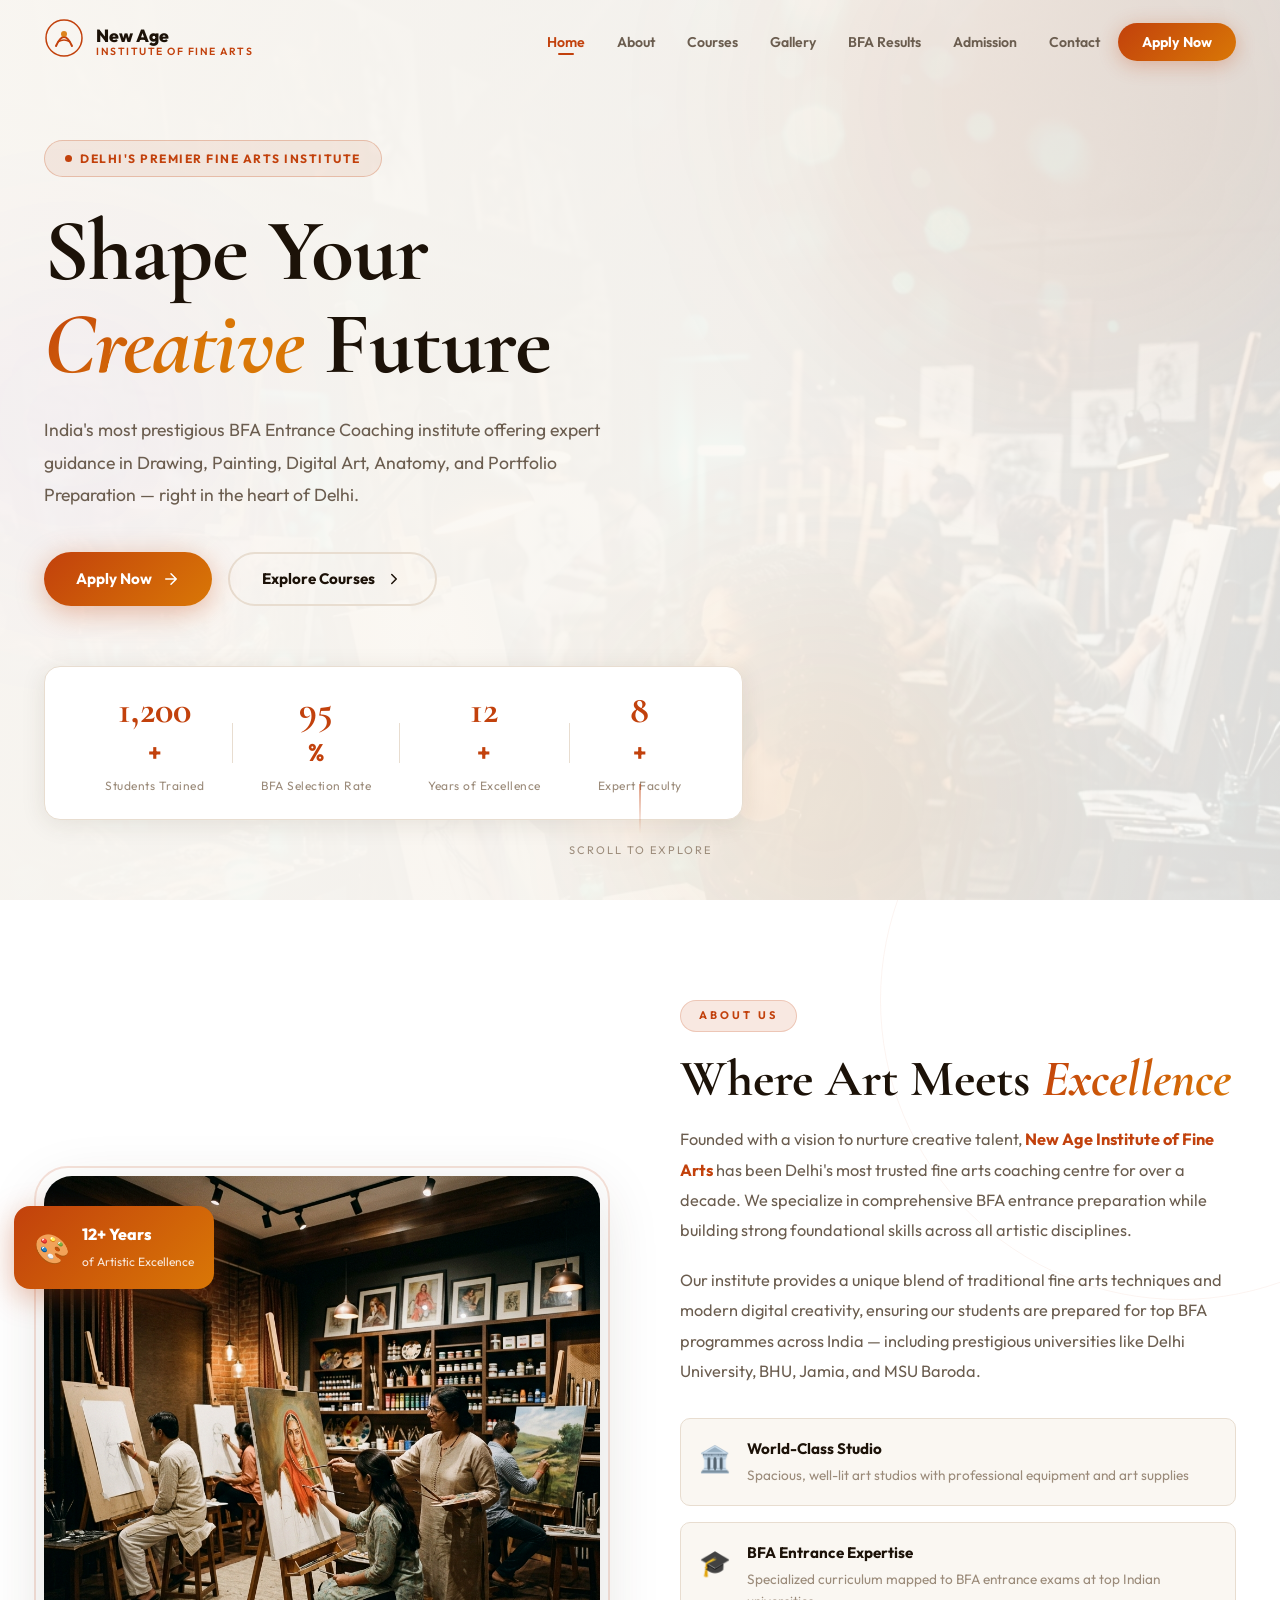
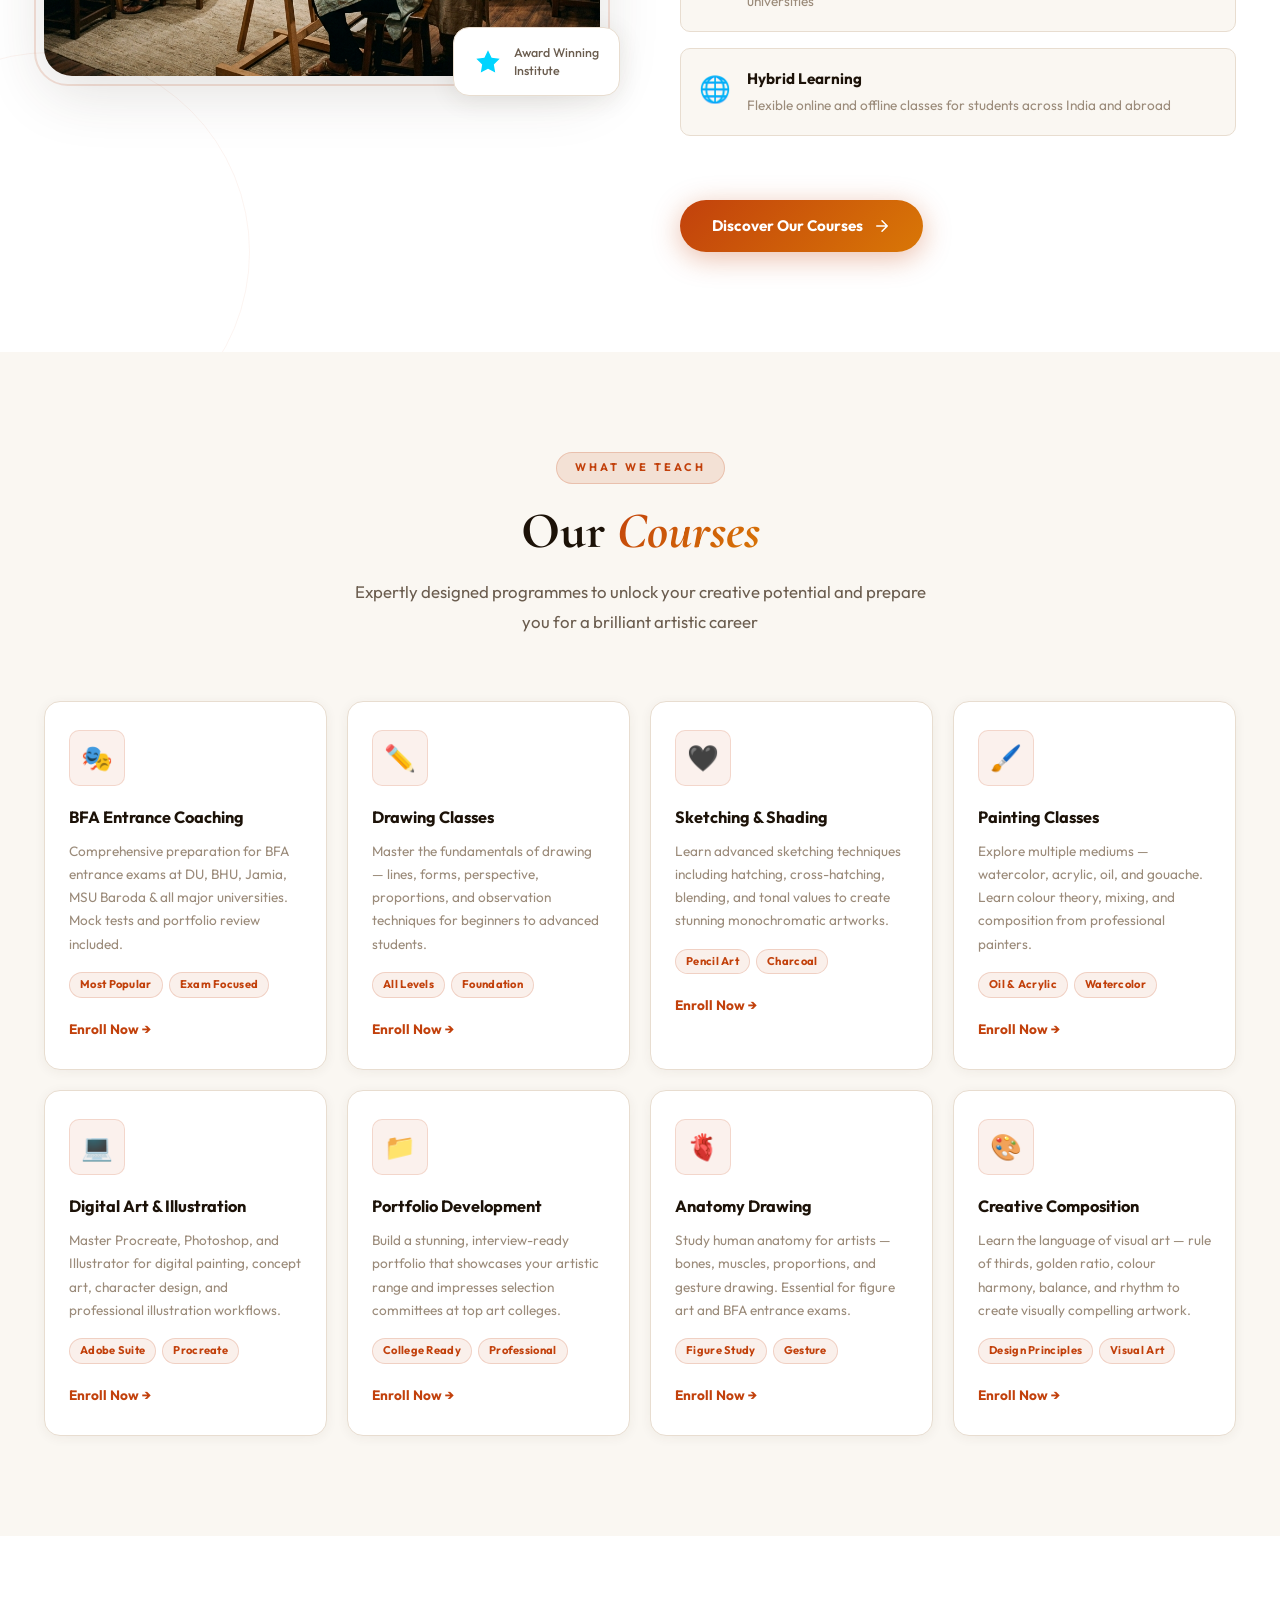
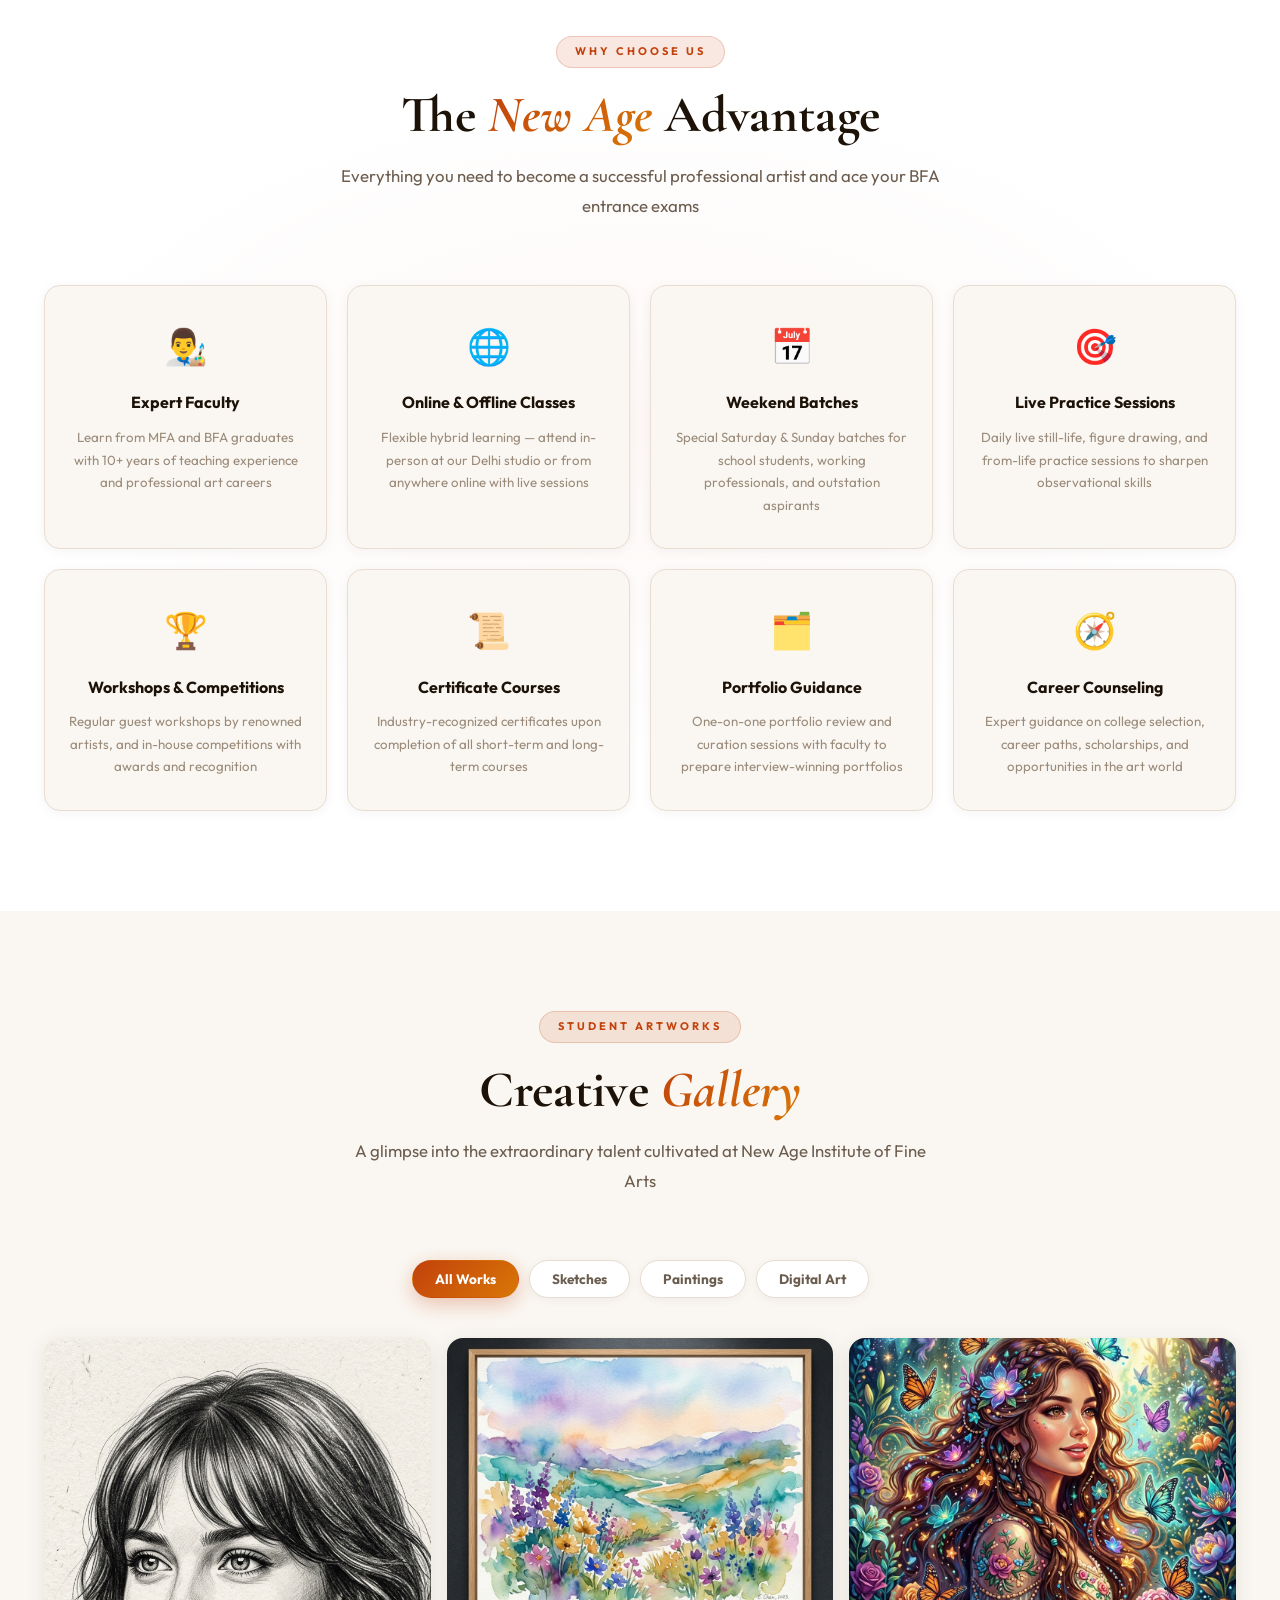
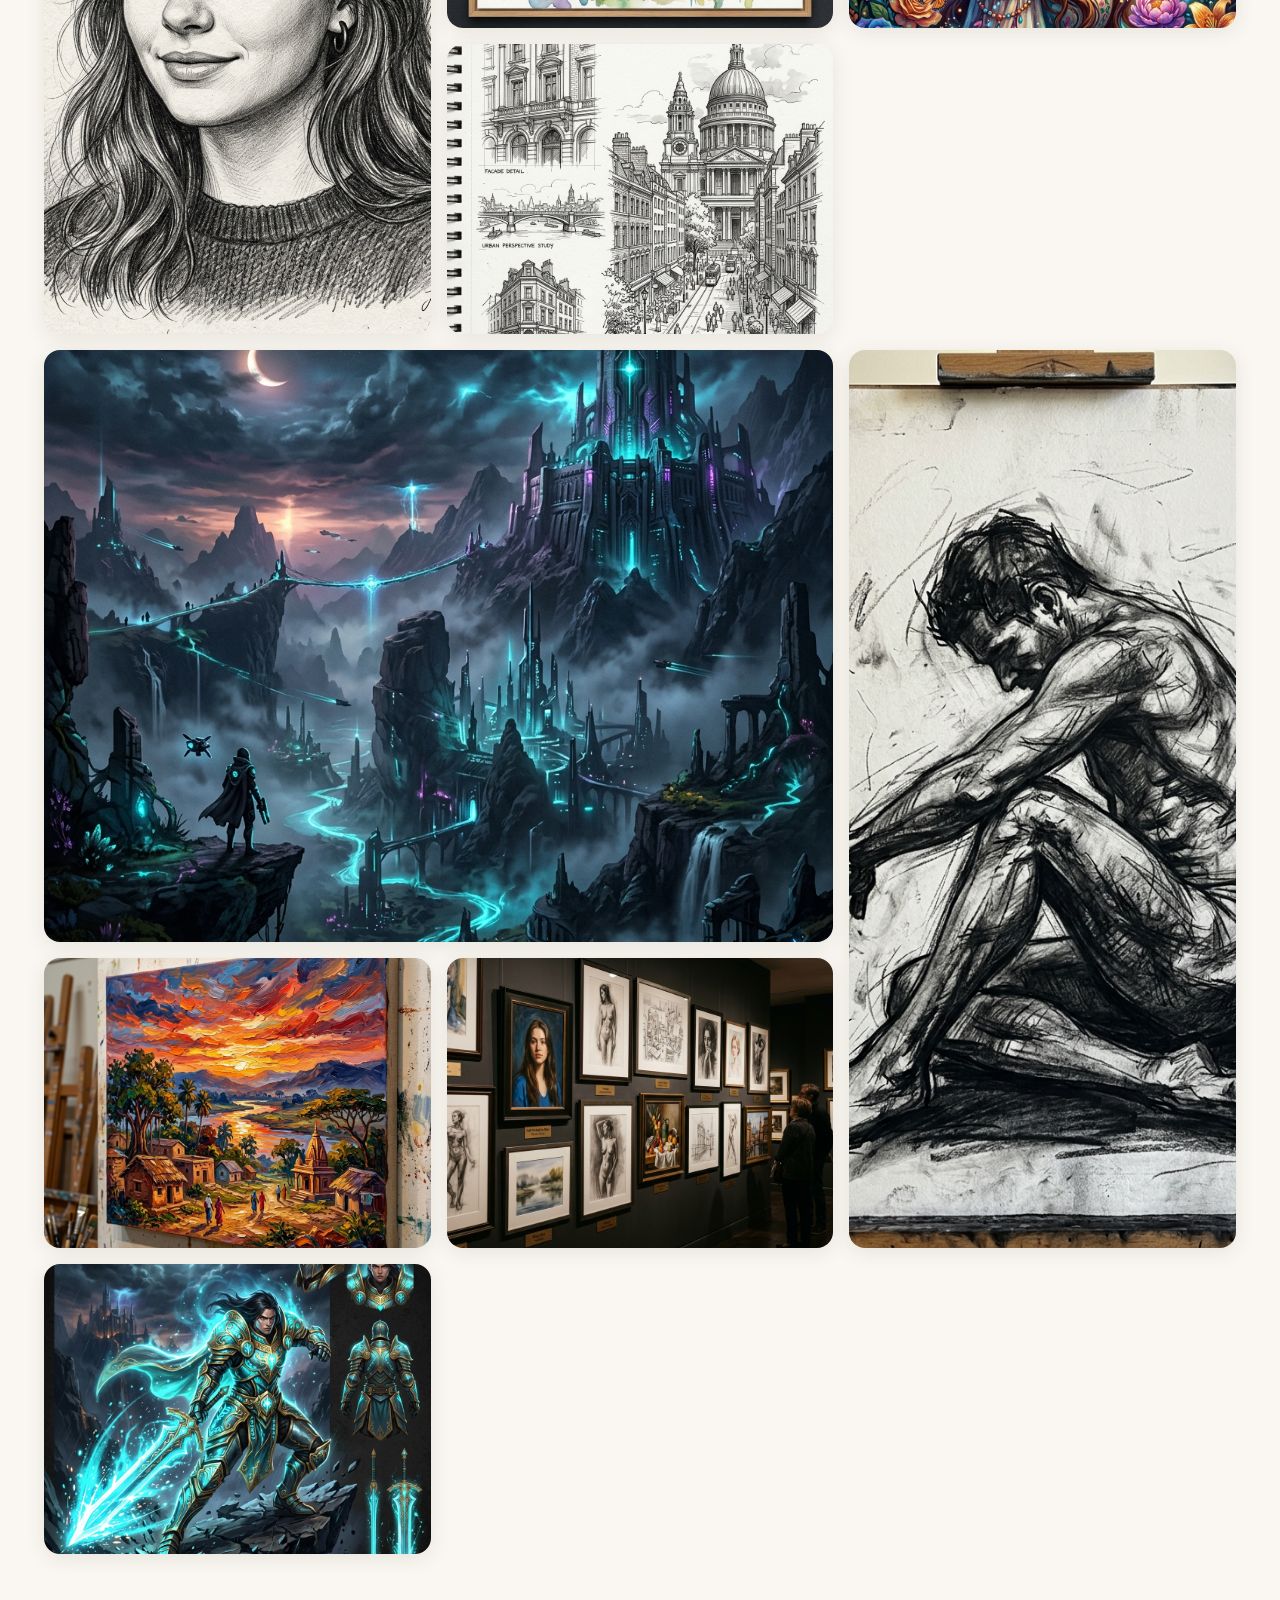
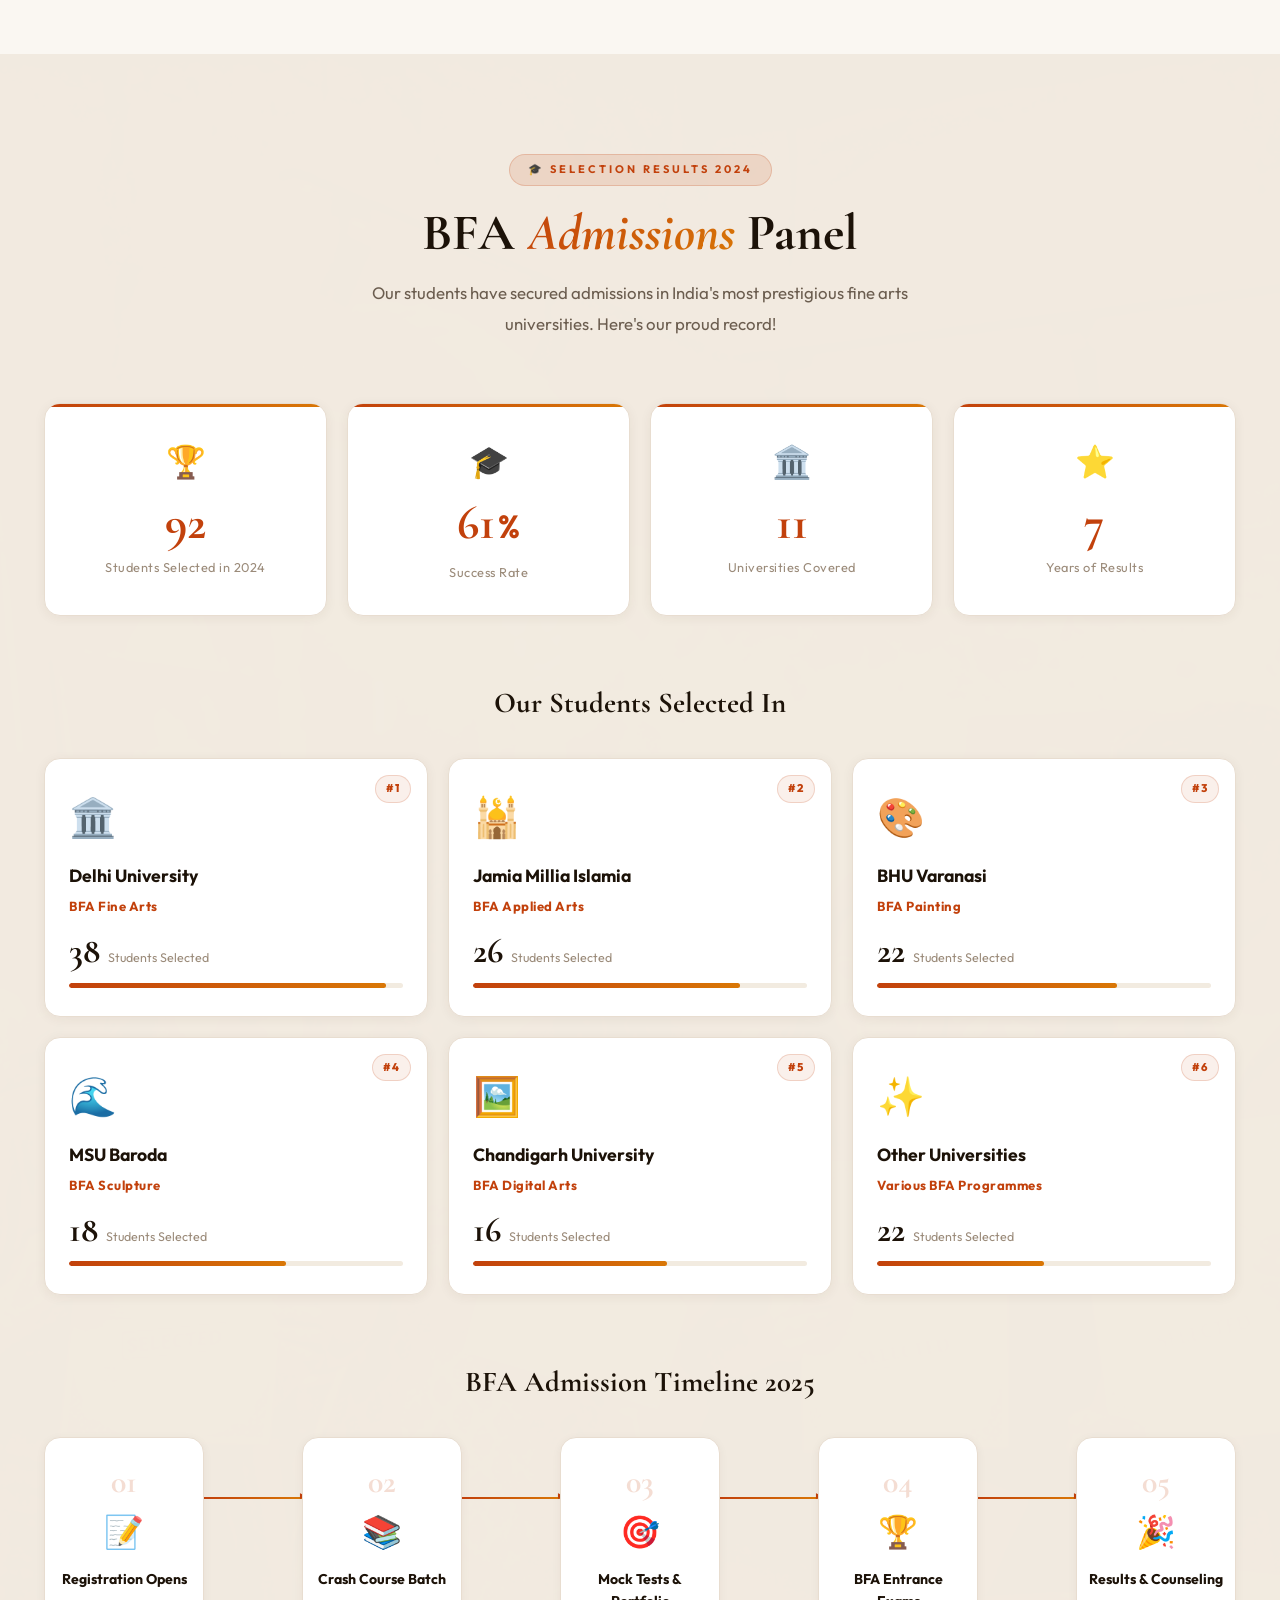
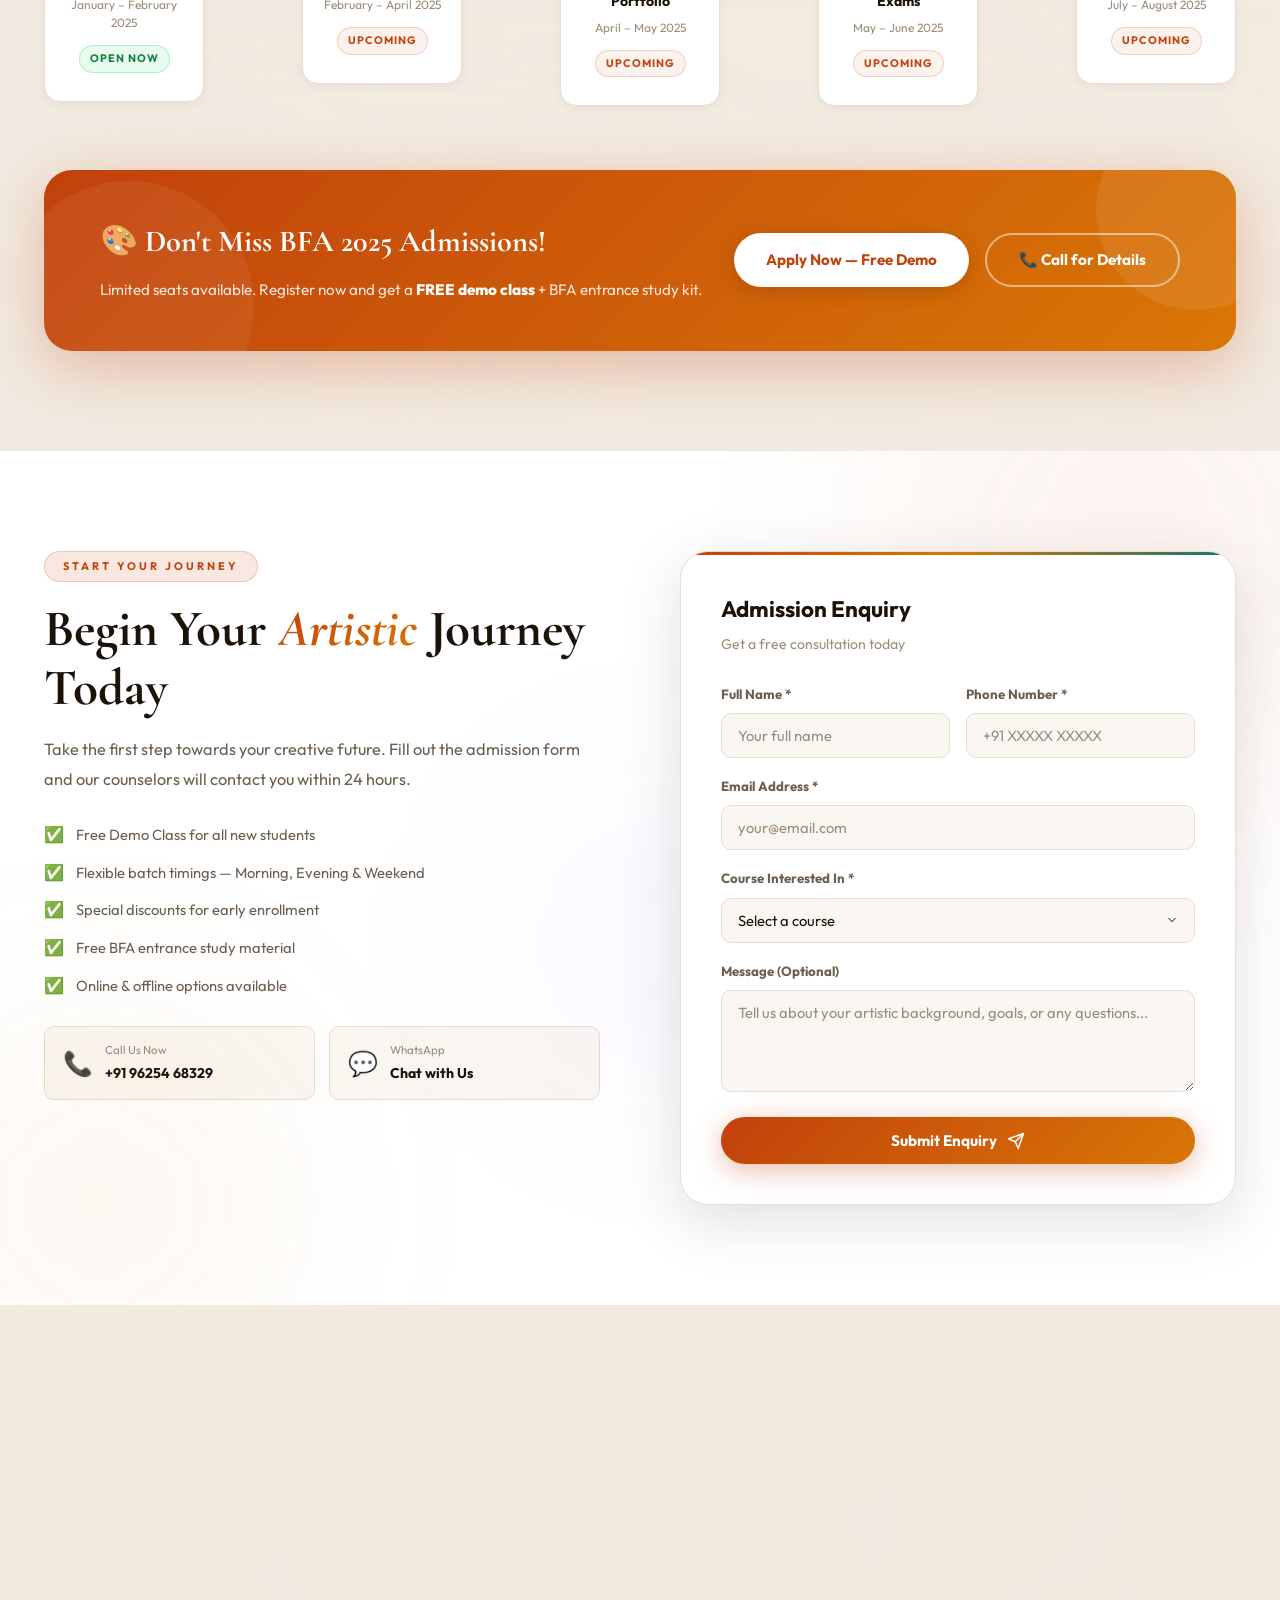
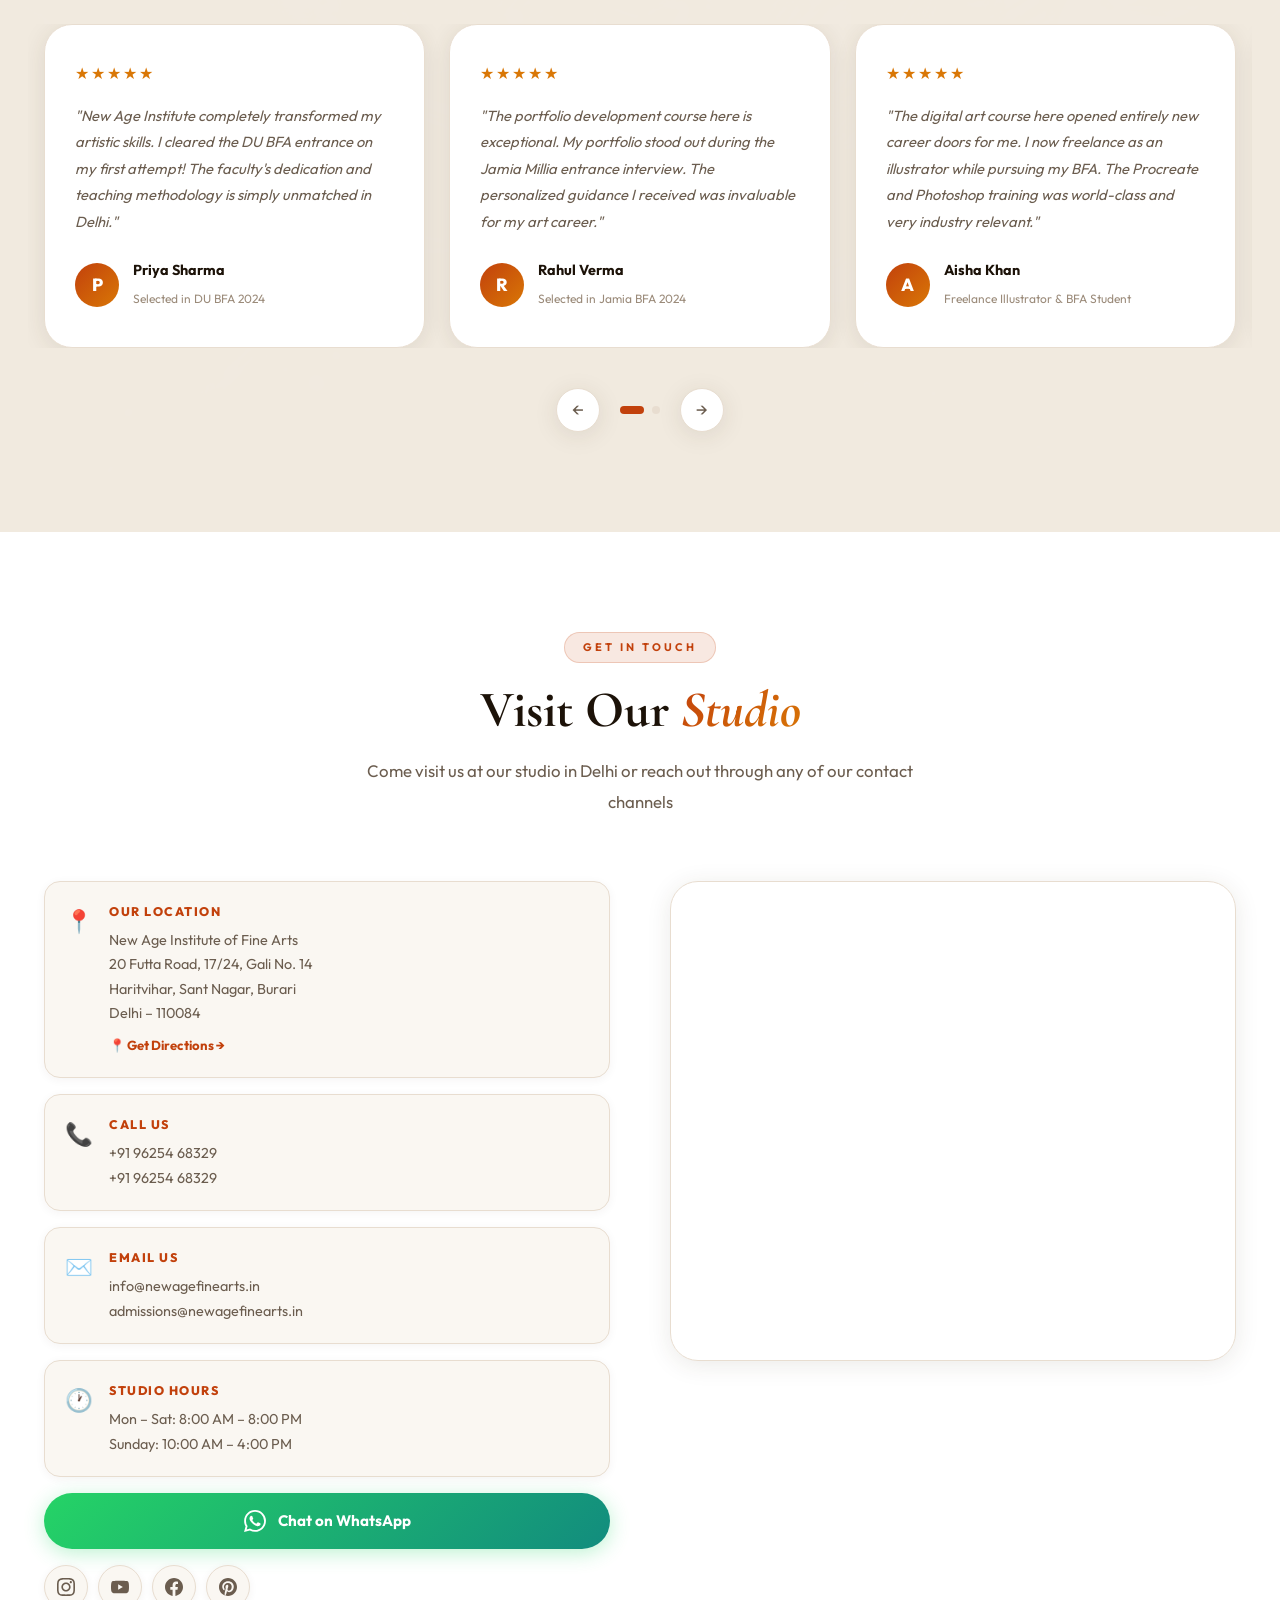
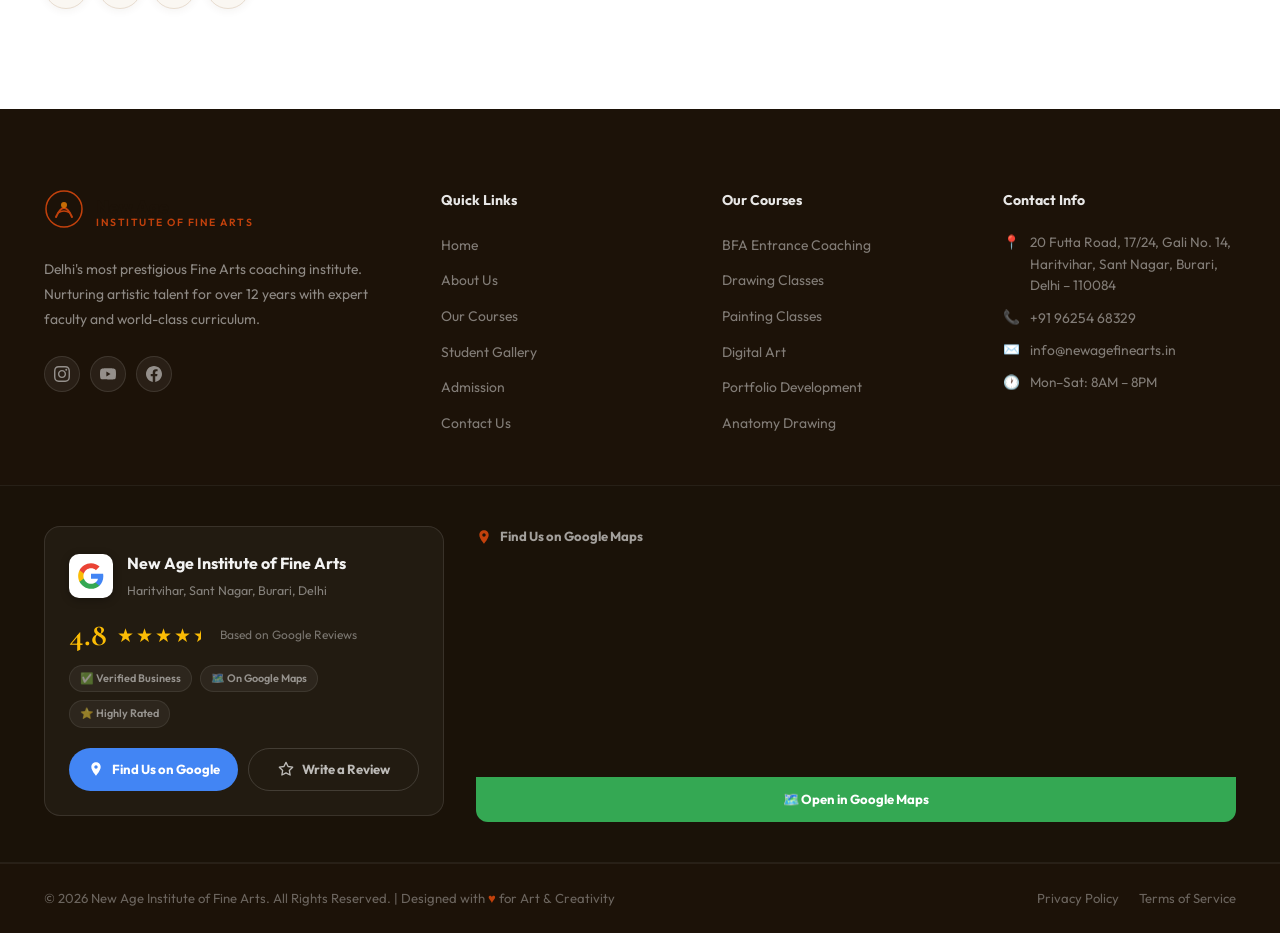
==== commit a8f86d9a: "Add files via upload" ====
--- a/index.html
+++ b/index.html
@@ -699,7 +699,7 @@
         </div>
         <div class="bfa-cta-buttons">
           <a href="#admission" class="btn-primary">Apply Now — Free Demo</a>
-          <a href="tel:+919876543210" class="btn-outline">📞 Call for Details</a>
+          <a href="tel:+919625468329" class="btn-outline">📞 Call for Details</a>
         </div>
       </div>
 
@@ -744,14 +744,14 @@
             </div>
           </div>
           <div class="admission-contact-quick">
-            <a href="tel:+919876543210" class="quick-contact">
+            <a href="tel:+919625468329" class="quick-contact">
               <div class="qc-icon">📞</div>
               <div>
                 <span>Call Us Now</span>
-                <strong>+91 98765 43210</strong>
+                <strong>+91 96254 68329</strong>
               </div>
             </a>
-            <a href="https://wa.me/919876543210" target="_blank" class="quick-contact whatsapp">
+            <a href="https://wa.me/919625468329" target="_blank" class="quick-contact whatsapp">
               <div class="qc-icon">💬</div>
               <div>
                 <span>WhatsApp</span>
@@ -929,8 +929,8 @@
             <div class="cc-icon">📞</div>
             <div>
               <h4>Call Us</h4>
-              <p><a href="tel:+919876543210">+91 98765 43210</a></p>
-              <p><a href="tel:+911123456789">+91 11 2345 6789</a></p>
+              <p><a href="tel:+919625468329">+91 96254 68329</a></p>
+              <p><a href="tel:+919625468329">+91 96254 68329</a></p>
             </div>
           </div>
           <div class="contact-card cc-email">
@@ -949,7 +949,7 @@
               <p>Sunday: 10:00 AM – 4:00 PM</p>
             </div>
           </div>
-          <a href="https://wa.me/919876543210" target="_blank" class="whatsapp-btn" id="whatsappBtn">
+          <a href="https://wa.me/919625468329" target="_blank" class="whatsapp-btn" id="whatsappBtn">
             <svg viewBox="0 0 24 24" fill="currentColor"><path d="M17.472 14.382c-.297-.149-1.758-.867-2.03-.967-.273-.099-.471-.148-.67.15-.197.297-.767.966-.94 1.164-.173.199-.347.223-.644.075-.297-.15-1.255-.463-2.39-1.475-.883-.788-1.48-1.761-1.653-2.059-.173-.297-.018-.458.13-.606.134-.133.298-.347.446-.52.149-.174.198-.298.298-.497.099-.198.05-.371-.025-.52-.075-.149-.669-1.612-.916-2.207-.242-.579-.487-.5-.669-.51-.173-.008-.371-.01-.57-.01-.198 0-.52.074-.792.372-.272.297-1.04 1.016-1.04 2.479 0 1.462 1.065 2.875 1.213 3.074.149.198 2.096 3.2 5.077 4.487.709.306 1.262.489 1.694.625.712.227 1.36.195 1.871.118.571-.085 1.758-.719 2.006-1.413.248-.694.248-1.289.173-1.413-.074-.124-.272-.198-.57-.347m-5.421 7.403h-.004a9.87 9.87 0 01-5.031-1.378l-.361-.214-3.741.982.998-3.648-.235-.374a9.86 9.86 0 01-1.51-5.26c.001-5.45 4.436-9.884 9.888-9.884 2.64 0 5.122 1.03 6.988 2.898a9.825 9.825 0 012.893 6.994c-.003 5.45-4.437 9.884-9.885 9.884m8.413-18.297A11.815 11.815 0 0012.05 0C5.495 0 .16 5.335.157 11.892c0 2.096.547 4.142 1.588 5.945L.057 24l6.305-1.654a11.882 11.882 0 005.683 1.448h.005c6.554 0 11.89-5.335 11.893-11.893a11.821 11.821 0 00-3.48-8.413z"/></svg>
             Chat on WhatsApp
           </a>
@@ -1052,7 +1052,7 @@
               </li>
               <li>
                 <span>📞</span>
-                <a href="tel:+919876543210">+91 98765 43210</a>
+                <a href="tel:+919625468329">+91 96254 68329</a>
               </li>
               <li>
                 <span>✉️</span>
